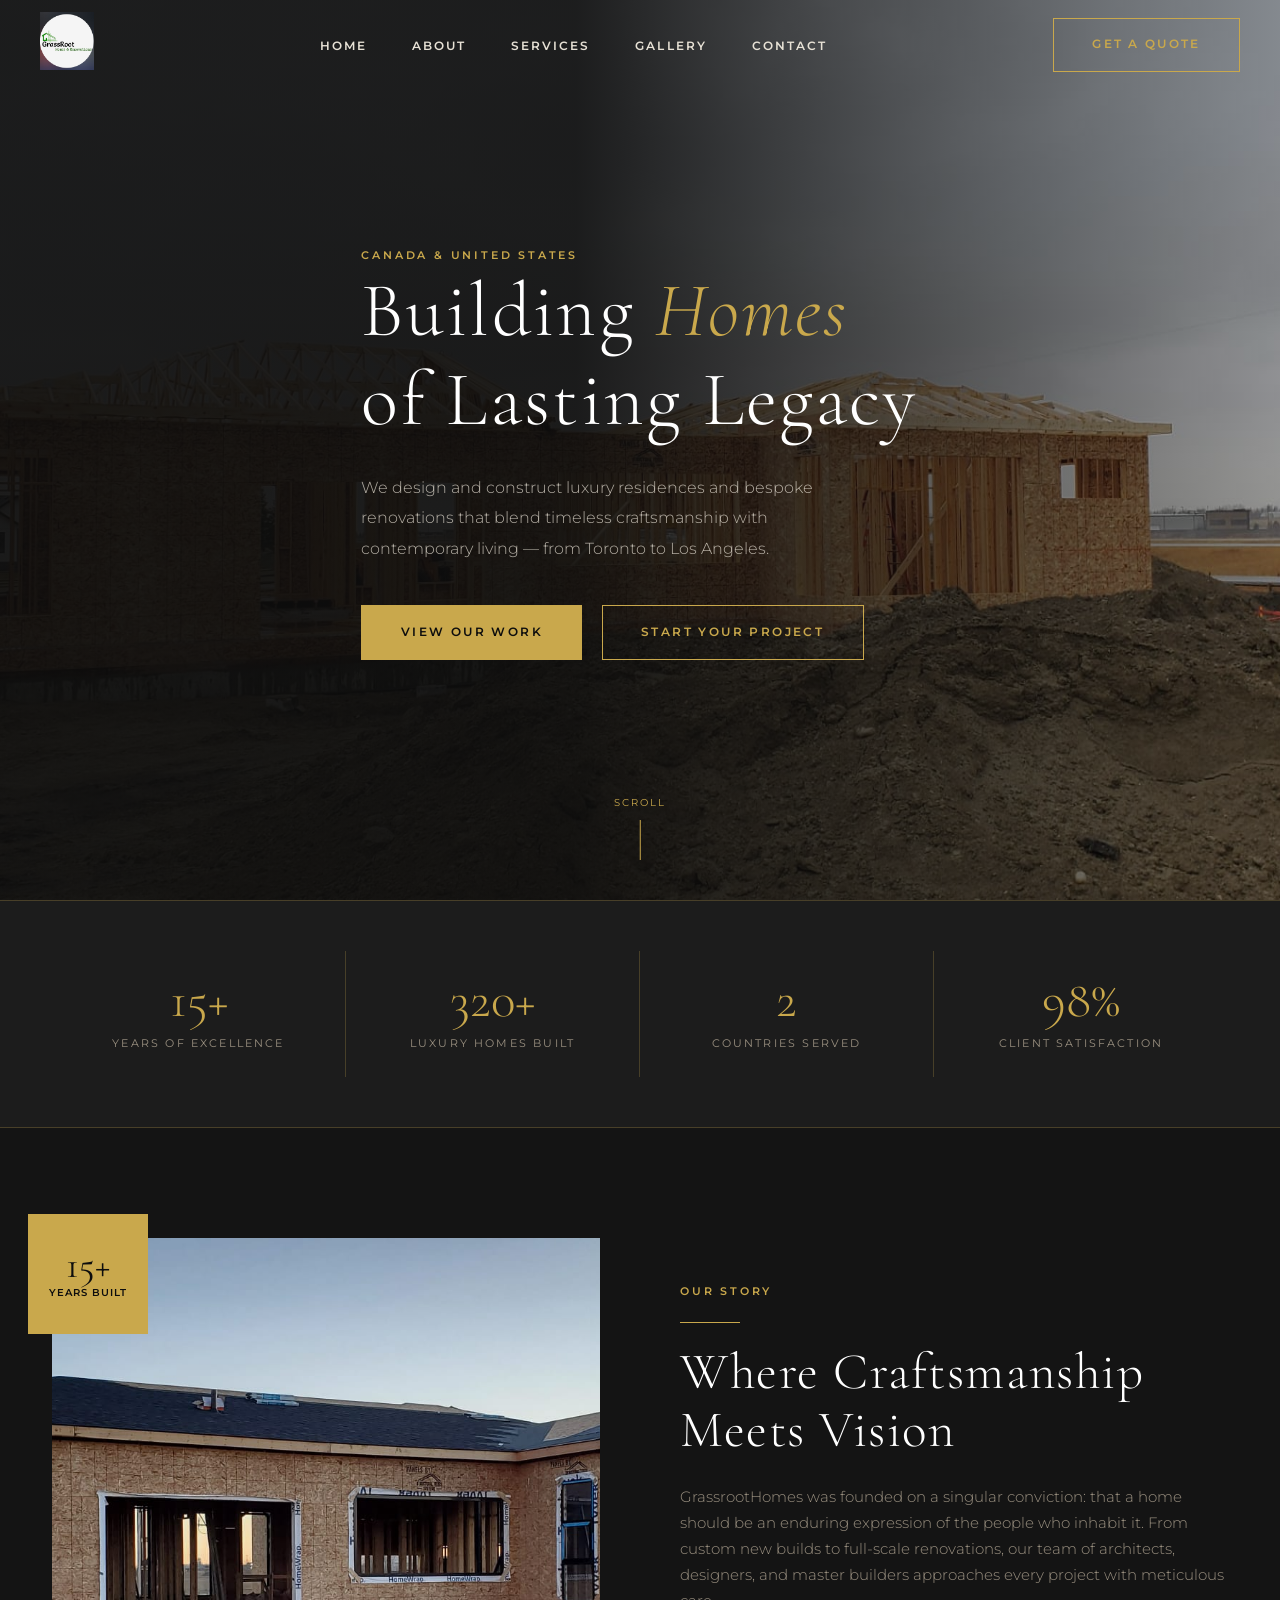
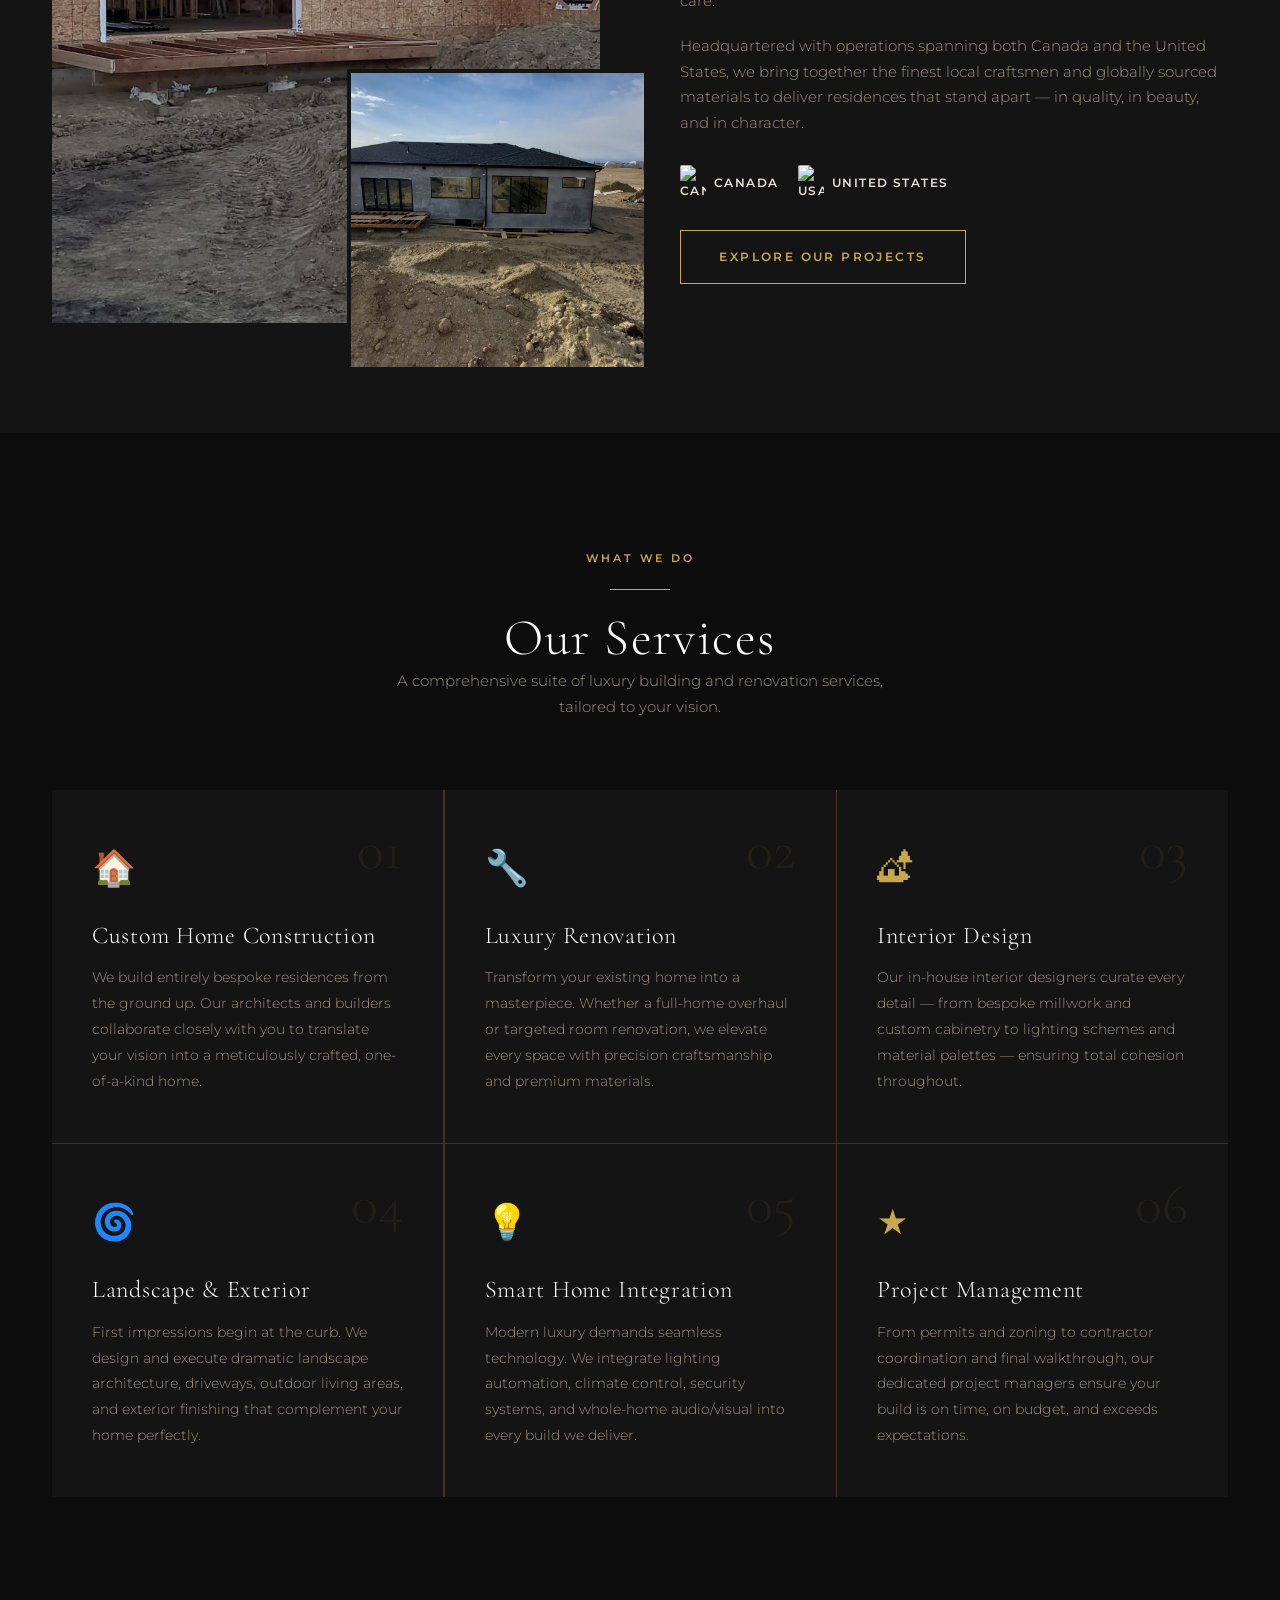
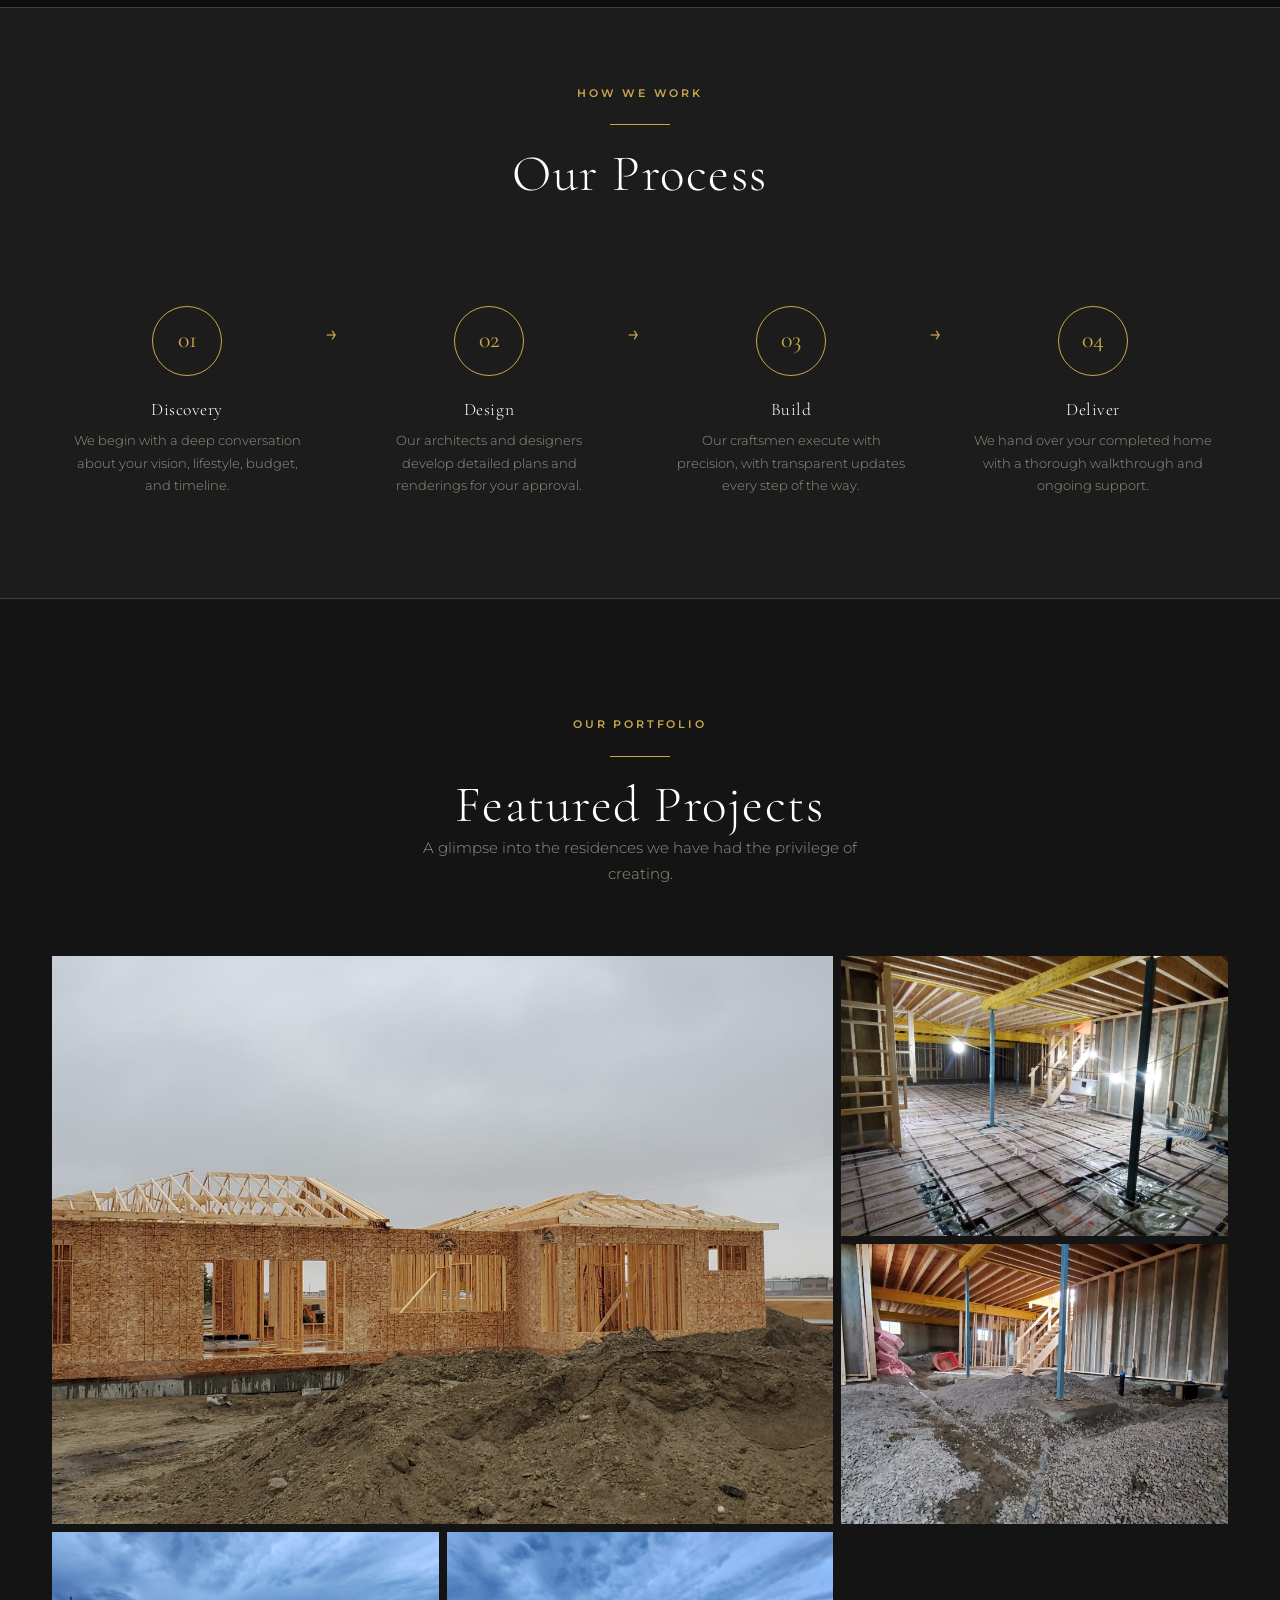
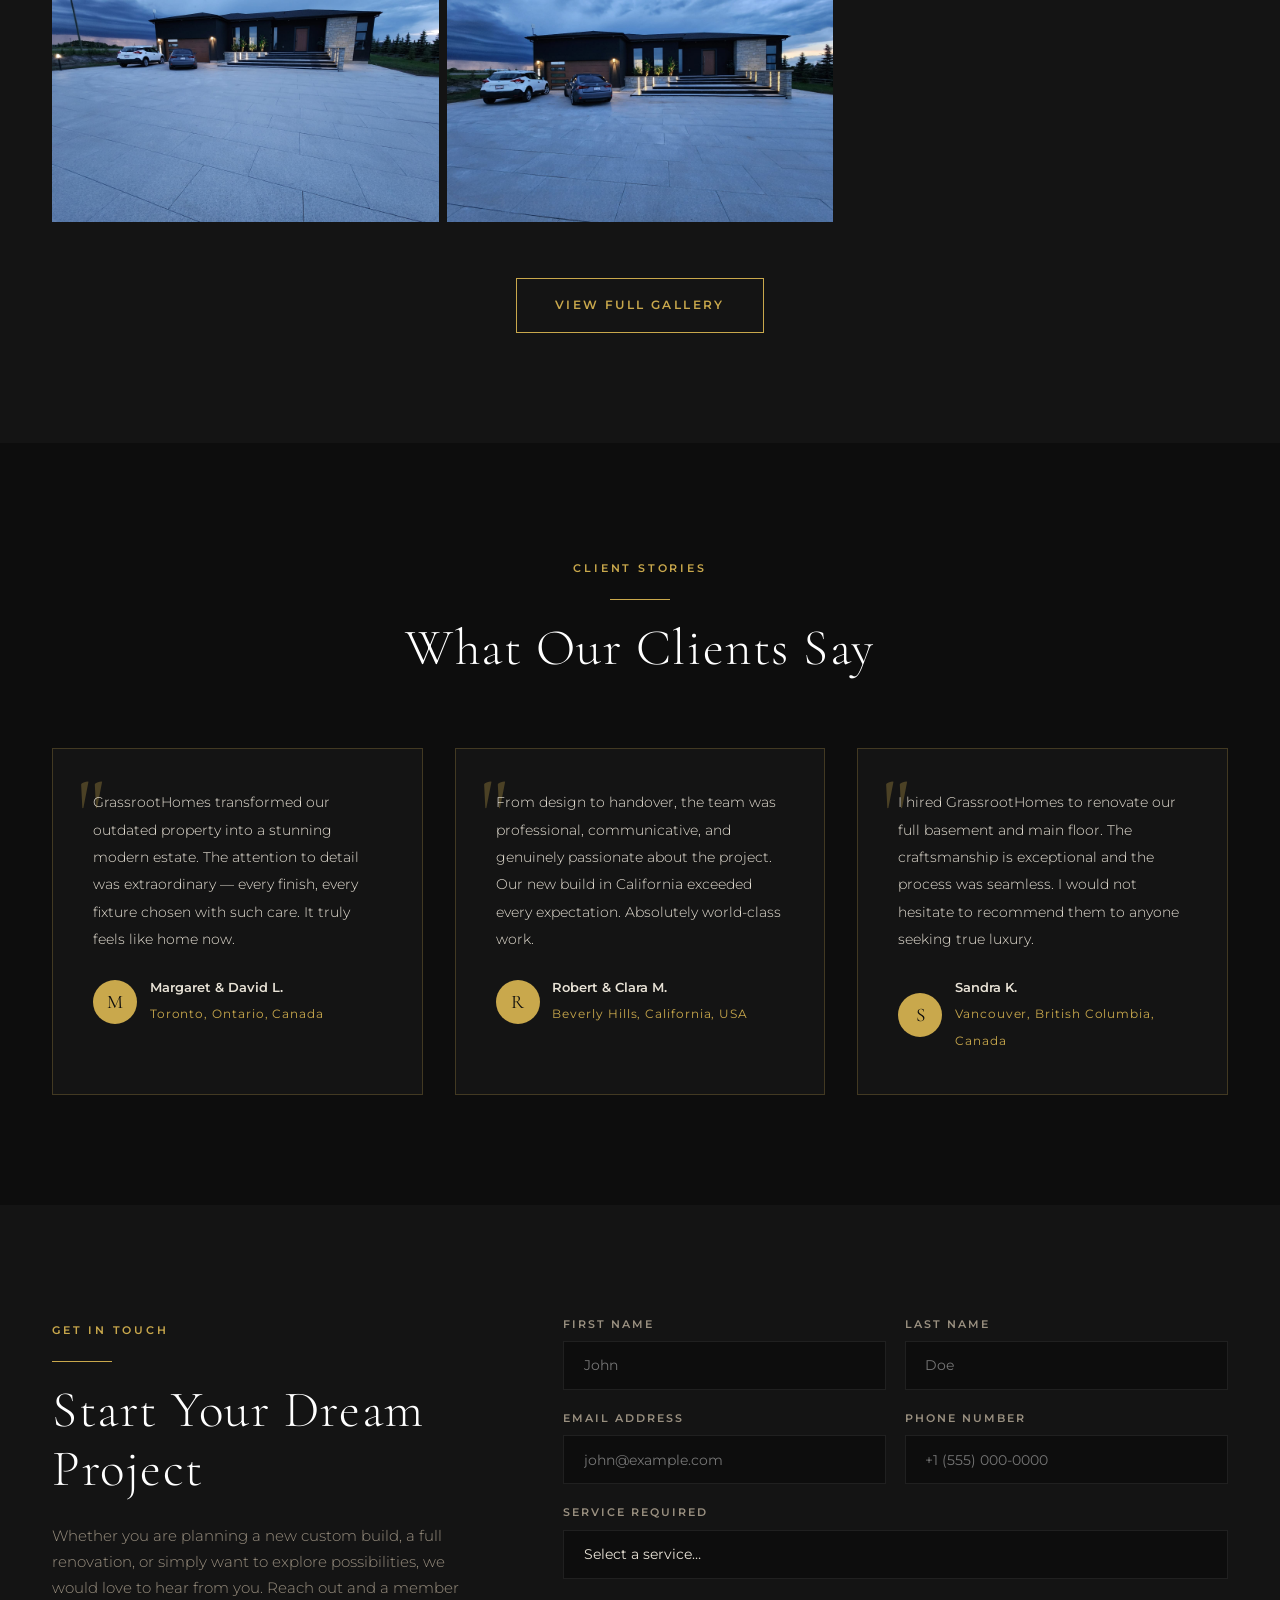
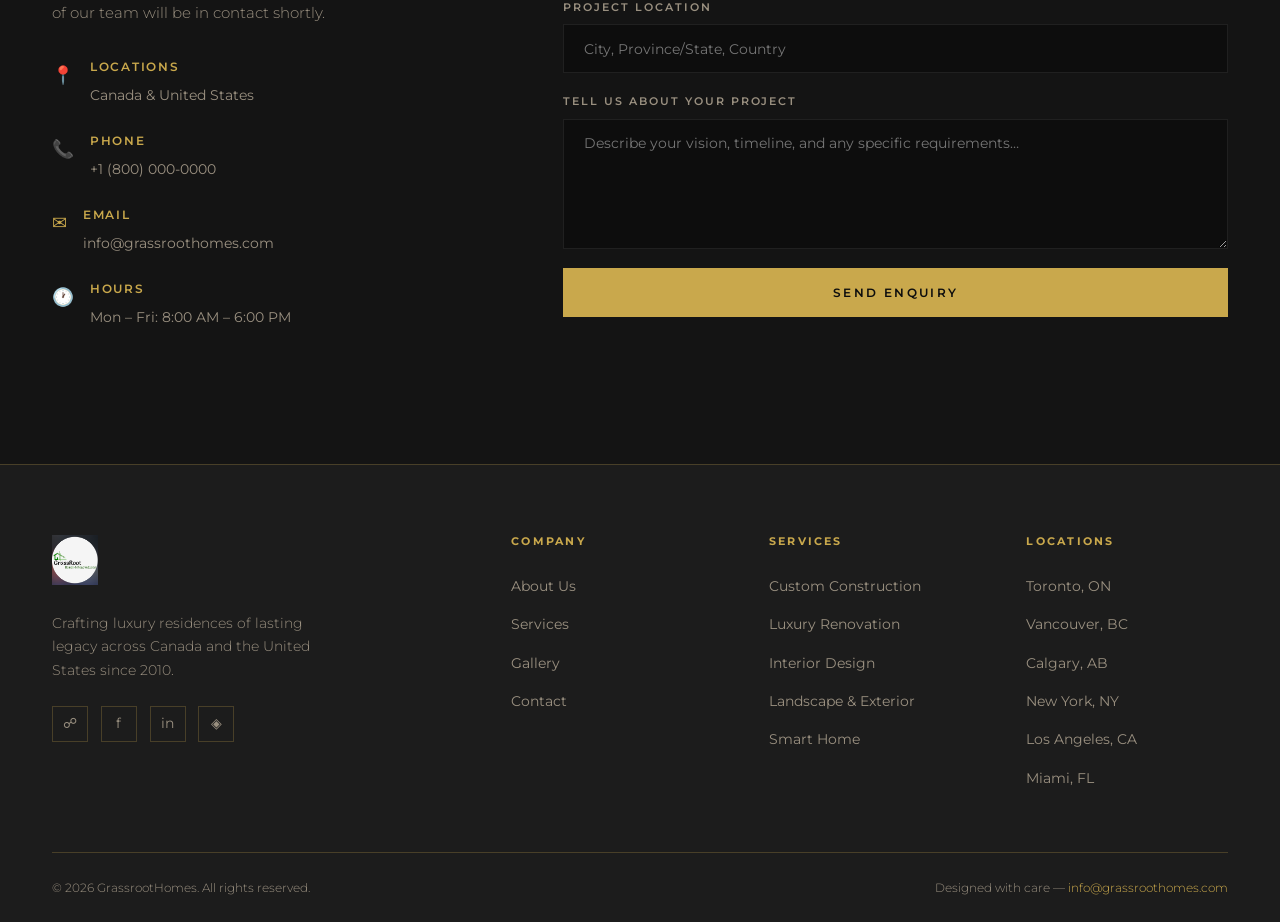
==== index.html @ 7dd9aae3 "Launch GrassrootHomes luxury construction & renovation website Full website for Canada & USA luxury " ====
<!DOCTYPE html>
<html lang="en">
<head>
  <meta charset="UTF-8" />
  <meta name="viewport" content="width=device-width, initial-scale=1.0" />
  <title>GrassrootHomes — Luxury Construction & Renovation | Canada & USA</title>
  <meta name="description" content="GrassrootHomes delivers bespoke luxury home construction and renovation across Canada and the United States. Crafting residences of enduring elegance." />
  <link rel="icon" href="images/Logo.jpeg" />
  <link rel="stylesheet" href="css/styles.css" />
</head>
<body>

  <!-- ══ NAVIGATION ══════════════════════════════════════════ -->
  <nav id="navbar">
    <div class="nav-inner">
      <a href="index.html" class="nav-logo">
        <img src="images/Logo.jpeg" alt="GrassrootHomes Logo" />
      </a>
      <ul class="nav-links">
        <li><a href="index.html" class="active">Home</a></li>
        <li><a href="#about">About</a></li>
        <li><a href="#services">Services</a></li>
        <li><a href="gallery.html">Gallery</a></li>
        <li><a href="#contact">Contact</a></li>
      </ul>
      <a href="#contact" class="btn nav-cta">Get a Quote</a>
      <div class="hamburger" id="hamburger" aria-label="Menu">
        <span></span><span></span><span></span>
      </div>
    </div>
  </nav>

  <!-- Mobile Menu -->
  <div class="mobile-menu" id="mobileMenu">
    <a href="index.html">Home</a>
    <a href="#about">About</a>
    <a href="#services">Services</a>
    <a href="gallery.html">Gallery</a>
    <a href="#contact">Contact</a>
    <a href="#contact" class="btn btn-solid">Get a Quote</a>
  </div>

  <!-- ══ HERO ════════════════════════════════════════════════ -->
  <section id="hero">
    <div class="hero-bg"></div>
    <div class="container hero-content">
      <span class="label">Canada &amp; United States</span>
      <h1>Building <em>Homes</em><br>of Lasting Legacy</h1>
      <p>We design and construct luxury residences and bespoke renovations that blend timeless craftsmanship with contemporary living — from Toronto to Los Angeles.</p>
      <div class="hero-actions">
        <a href="gallery.html" class="btn btn-solid">View Our Work</a>
        <a href="#contact" class="btn">Start Your Project</a>
      </div>
    </div>
    <div class="hero-scroll">Scroll</div>
  </section>

  <!-- ══ STATS ═══════════════════════════════════════════════ -->
  <section id="stats">
    <div class="container">
      <div class="stats-grid">
        <div class="stat-item fade-up">
          <span class="stat-num">15+</span>
          <span class="stat-label">Years of Excellence</span>
        </div>
        <div class="stat-item fade-up">
          <span class="stat-num">320+</span>
          <span class="stat-label">Luxury Homes Built</span>
        </div>
        <div class="stat-item fade-up">
          <span class="stat-num">2</span>
          <span class="stat-label">Countries Served</span>
        </div>
        <div class="stat-item fade-up">
          <span class="stat-num">98%</span>
          <span class="stat-label">Client Satisfaction</span>
        </div>
      </div>
    </div>
  </section>

  <!-- ══ ABOUT ═══════════════════════════════════════════════ -->
  <section id="about" class="section">
    <div class="container">
      <div class="about-grid">
        <div class="about-img-wrap fade-up">
          <div class="about-badge">
            <span>15+</span>
            <span>Years Built</span>
          </div>
          <img src="images/WhatsApp Image 2026-03-02 at 9.17.37 PM.jpeg"
               alt="Luxury construction craftsmanship"
               class="about-img-main" />
          <img src="images/WhatsApp Image 2026-03-02 at 9.08.34 PM.jpeg"
               alt="Interior renovation detail"
               class="about-img-accent" />
        </div>

        <div class="about-text fade-up">
          <span class="label">Our Story</span>
          <span class="gold-line"></span>
          <h2>Where Craftsmanship<br>Meets Vision</h2>
          <p>GrassrootHomes was founded on a singular conviction: that a home should be an enduring expression of the people who inhabit it. From custom new builds to full-scale renovations, our team of architects, designers, and master builders approaches every project with meticulous care.</p>
          <p>Headquartered with operations spanning both Canada and the United States, we bring together the finest local craftsmen and globally sourced materials to deliver residences that stand apart — in quality, in beauty, and in character.</p>

          <div class="flags">
            <div class="flag-item">
              <img src="https://flagcdn.com/w40/ca.png" alt="Canada" />
              Canada
            </div>
            <div class="flag-item">
              <img src="https://flagcdn.com/w40/us.png" alt="USA" />
              United States
            </div>
          </div>

          <a href="gallery.html" class="btn">Explore Our Projects</a>
        </div>
      </div>
    </div>
  </section>

  <!-- ══ SERVICES ════════════════════════════════════════════ -->
  <section id="services" class="section">
    <div class="container">
      <div class="section-header fade-up">
        <span class="label">What We Do</span>
        <span class="gold-line center"></span>
        <h2>Our Services</h2>
        <p>A comprehensive suite of luxury building and renovation services, tailored to your vision.</p>
      </div>

      <div class="services-grid">
        <div class="service-card fade-up">
          <span class="service-num">01</span>
          <span class="service-icon">&#127968;</span>
          <h3>Custom Home Construction</h3>
          <p>We build entirely bespoke residences from the ground up. Our architects and builders collaborate closely with you to translate your vision into a meticulously crafted, one-of-a-kind home.</p>
        </div>
        <div class="service-card fade-up">
          <span class="service-num">02</span>
          <span class="service-icon">&#128295;</span>
          <h3>Luxury Renovation</h3>
          <p>Transform your existing home into a masterpiece. Whether a full-home overhaul or targeted room renovation, we elevate every space with precision craftsmanship and premium materials.</p>
        </div>
        <div class="service-card fade-up">
          <span class="service-num">03</span>
          <span class="service-icon">&#127957;</span>
          <h3>Interior Design</h3>
          <p>Our in-house interior designers curate every detail — from bespoke millwork and custom cabinetry to lighting schemes and material palettes — ensuring total cohesion throughout.</p>
        </div>
        <div class="service-card fade-up">
          <span class="service-num">04</span>
          <span class="service-icon">&#127744;</span>
          <h3>Landscape &amp; Exterior</h3>
          <p>First impressions begin at the curb. We design and execute dramatic landscape architecture, driveways, outdoor living areas, and exterior finishing that complement your home perfectly.</p>
        </div>
        <div class="service-card fade-up">
          <span class="service-num">05</span>
          <span class="service-icon">&#128161;</span>
          <h3>Smart Home Integration</h3>
          <p>Modern luxury demands seamless technology. We integrate lighting automation, climate control, security systems, and whole-home audio/visual into every build we deliver.</p>
        </div>
        <div class="service-card fade-up">
          <span class="service-num">06</span>
          <span class="service-icon">&#9733;</span>
          <h3>Project Management</h3>
          <p>From permits and zoning to contractor coordination and final walkthrough, our dedicated project managers ensure your build is on time, on budget, and exceeds expectations.</p>
        </div>
      </div>
    </div>
  </section>

  <!-- ══ PROCESS ═════════════════════════════════════════════ -->
  <section id="process" class="section-sm">
    <div class="container">
      <div class="section-header fade-up">
        <span class="label">How We Work</span>
        <span class="gold-line center"></span>
        <h2>Our Process</h2>
      </div>
      <div class="process-steps">
        <div class="process-step fade-up">
          <div class="step-circle">01</div>
          <h4>Discovery</h4>
          <p>We begin with a deep conversation about your vision, lifestyle, budget, and timeline.</p>
        </div>
        <div class="process-step fade-up">
          <div class="step-circle">02</div>
          <h4>Design</h4>
          <p>Our architects and designers develop detailed plans and renderings for your approval.</p>
        </div>
        <div class="process-step fade-up">
          <div class="step-circle">03</div>
          <h4>Build</h4>
          <p>Our craftsmen execute with precision, with transparent updates every step of the way.</p>
        </div>
        <div class="process-step fade-up">
          <div class="step-circle">04</div>
          <h4>Deliver</h4>
          <p>We hand over your completed home with a thorough walkthrough and ongoing support.</p>
        </div>
      </div>
    </div>
  </section>

  <!-- ══ GALLERY PREVIEW ═════════════════════════════════════ -->
  <section id="gallery-preview" class="section">
    <div class="container">
      <div class="section-header fade-up">
        <span class="label">Our Portfolio</span>
        <span class="gold-line center"></span>
        <h2>Featured Projects</h2>
        <p>A glimpse into the residences we have had the privilege of creating.</p>
      </div>

      <div class="gallery-grid">
        <div class="gallery-item fade-up">
          <img src="images/WhatsApp Image 2026-03-02 at 9.20.09 PM.jpeg" alt="Luxury home exterior" />
          <div class="gallery-overlay"><span>&#43;</span></div>
        </div>
        <div class="gallery-item fade-up">
          <img src="images/WhatsApp Image 2026-03-02 at 9.17.06 PM.jpeg" alt="Modern interior renovation" />
          <div class="gallery-overlay"><span>&#43;</span></div>
        </div>
        <div class="gallery-item fade-up">
          <img src="images/WhatsApp Image 2026-03-02 at 9.19.03 PM.jpeg" alt="Kitchen renovation" />
          <div class="gallery-overlay"><span>&#43;</span></div>
        </div>
        <div class="gallery-item fade-up">
          <img src="images/WhatsApp Image 2026-03-02 at 9.31.44 PM.jpeg" alt="Luxury living room" />
          <div class="gallery-overlay"><span>&#43;</span></div>
        </div>
        <div class="gallery-item fade-up">
          <img src="images/WhatsApp Image 2026-03-02 at 9.31.59 PM.jpeg" alt="Master suite" />
          <div class="gallery-overlay"><span>&#43;</span></div>
        </div>
      </div>

      <div class="gallery-cta fade-up">
        <a href="gallery.html" class="btn">View Full Gallery</a>
      </div>
    </div>
  </section>

  <!-- ══ TESTIMONIALS ════════════════════════════════════════ -->
  <section id="testimonials" class="section">
    <div class="container">
      <div class="section-header fade-up">
        <span class="label">Client Stories</span>
        <span class="gold-line center"></span>
        <h2>What Our Clients Say</h2>
      </div>

      <div class="testimonials-grid">
        <div class="testimonial fade-up">
          <p>GrassrootHomes transformed our outdated property into a stunning modern estate. The attention to detail was extraordinary — every finish, every fixture chosen with such care. It truly feels like home now.</p>
          <div class="testimonial-author">
            <div class="author-avatar">M</div>
            <div>
              <span class="author-name">Margaret &amp; David L.</span>
              <span class="author-loc">Toronto, Ontario, Canada</span>
            </div>
          </div>
        </div>
        <div class="testimonial fade-up">
          <p>From design to handover, the team was professional, communicative, and genuinely passionate about the project. Our new build in California exceeded every expectation. Absolutely world-class work.</p>
          <div class="testimonial-author">
            <div class="author-avatar">R</div>
            <div>
              <span class="author-name">Robert &amp; Clara M.</span>
              <span class="author-loc">Beverly Hills, California, USA</span>
            </div>
          </div>
        </div>
        <div class="testimonial fade-up">
          <p>I hired GrassrootHomes to renovate our full basement and main floor. The craftsmanship is exceptional and the process was seamless. I would not hesitate to recommend them to anyone seeking true luxury.</p>
          <div class="testimonial-author">
            <div class="author-avatar">S</div>
            <div>
              <span class="author-name">Sandra K.</span>
              <span class="author-loc">Vancouver, British Columbia, Canada</span>
            </div>
          </div>
        </div>
      </div>
    </div>
  </section>

  <!-- ══ CONTACT ═════════════════════════════════════════════ -->
  <section id="contact" class="section">
    <div class="container">
      <div class="contact-grid">
        <div class="contact-info fade-up">
          <span class="label">Get In Touch</span>
          <span class="gold-line"></span>
          <h2>Start Your Dream Project</h2>
          <p>Whether you are planning a new custom build, a full renovation, or simply want to explore possibilities, we would love to hear from you. Reach out and a member of our team will be in contact shortly.</p>

          <ul class="contact-details">
            <li>
              <span class="icon">&#128205;</span>
              <div>
                <strong>Locations</strong>
                <span>Canada &amp; United States</span>
              </div>
            </li>
            <li>
              <span class="icon">&#128222;</span>
              <div>
                <strong>Phone</strong>
                <span>+1 (800) 000-0000</span>
              </div>
            </li>
            <li>
              <span class="icon">&#9993;</span>
              <div>
                <strong>Email</strong>
                <span>info@grassroothomes.com</span>
              </div>
            </li>
            <li>
              <span class="icon">&#128336;</span>
              <div>
                <strong>Hours</strong>
                <span>Mon – Fri: 8:00 AM – 6:00 PM</span>
              </div>
            </li>
          </ul>
        </div>

        <form class="contact-form fade-up" onsubmit="handleSubmit(event)">
          <div class="form-row">
            <div class="form-group">
              <label for="firstName">First Name</label>
              <input type="text" id="firstName" name="firstName" placeholder="John" required />
            </div>
            <div class="form-group">
              <label for="lastName">Last Name</label>
              <input type="text" id="lastName" name="lastName" placeholder="Doe" required />
            </div>
          </div>
          <div class="form-row">
            <div class="form-group">
              <label for="email">Email Address</label>
              <input type="email" id="email" name="email" placeholder="john@example.com" required />
            </div>
            <div class="form-group">
              <label for="phone">Phone Number</label>
              <input type="tel" id="phone" name="phone" placeholder="+1 (555) 000-0000" />
            </div>
          </div>
          <div class="form-group">
            <label for="service">Service Required</label>
            <select id="service" name="service">
              <option value="" disabled selected>Select a service…</option>
              <option>Custom Home Construction</option>
              <option>Luxury Renovation</option>
              <option>Interior Design</option>
              <option>Landscape &amp; Exterior</option>
              <option>Smart Home Integration</option>
              <option>Project Management</option>
              <option>Other / Not Sure</option>
            </select>
          </div>
          <div class="form-group">
            <label for="location">Project Location</label>
            <input type="text" id="location" name="location" placeholder="City, Province/State, Country" />
          </div>
          <div class="form-group">
            <label for="message">Tell Us About Your Project</label>
            <textarea id="message" name="message" placeholder="Describe your vision, timeline, and any specific requirements…"></textarea>
          </div>
          <button type="submit" class="btn btn-solid">Send Enquiry</button>
        </form>
      </div>
    </div>
  </section>

  <!-- ══ FOOTER ══════════════════════════════════════════════ -->
  <footer>
    <div class="container">
      <div class="footer-main">
        <div class="footer-brand">
          <img src="images/Logo.jpeg" alt="GrassrootHomes" />
          <p>Crafting luxury residences of lasting legacy across Canada and the United States since 2010.</p>
          <div class="footer-social">
            <a href="#" aria-label="Instagram">&#9741;</a>
            <a href="#" aria-label="Facebook">f</a>
            <a href="#" aria-label="LinkedIn">in</a>
            <a href="#" aria-label="Pinterest">&#9672;</a>
          </div>
        </div>

        <div class="footer-col">
          <h4>Company</h4>
          <ul>
            <li><a href="#about">About Us</a></li>
            <li><a href="#services">Services</a></li>
            <li><a href="gallery.html">Gallery</a></li>
            <li><a href="#contact">Contact</a></li>
          </ul>
        </div>

        <div class="footer-col">
          <h4>Services</h4>
          <ul>
            <li><a href="#services">Custom Construction</a></li>
            <li><a href="#services">Luxury Renovation</a></li>
            <li><a href="#services">Interior Design</a></li>
            <li><a href="#services">Landscape &amp; Exterior</a></li>
            <li><a href="#services">Smart Home</a></li>
          </ul>
        </div>

        <div class="footer-col">
          <h4>Locations</h4>
          <ul>
            <li><a href="#contact">Toronto, ON</a></li>
            <li><a href="#contact">Vancouver, BC</a></li>
            <li><a href="#contact">Calgary, AB</a></li>
            <li><a href="#contact">New York, NY</a></li>
            <li><a href="#contact">Los Angeles, CA</a></li>
            <li><a href="#contact">Miami, FL</a></li>
          </ul>
        </div>
      </div>

      <div class="footer-bottom">
        <p>&copy; 2026 GrassrootHomes. All rights reserved.</p>
        <p>Designed with care &mdash; <a href="#contact">info@grassroothomes.com</a></p>
      </div>
    </div>
  </footer>

  <!-- ══ SCRIPTS ═════════════════════════════════════════════ -->
  <script>
    // Navbar scroll
    const navbar = document.getElementById('navbar');
    window.addEventListener('scroll', () => {
      navbar.classList.toggle('scrolled', window.scrollY > 50);
    });

    // Hamburger
    const hamburger = document.getElementById('hamburger');
    const mobileMenu = document.getElementById('mobileMenu');
    hamburger.addEventListener('click', () => {
      mobileMenu.classList.toggle('open');
    });
    mobileMenu.querySelectorAll('a').forEach(a => {
      a.addEventListener('click', () => mobileMenu.classList.remove('open'));
    });

    // Scroll animations
    const fadeEls = document.querySelectorAll('.fade-up');
    const observer = new IntersectionObserver((entries) => {
      entries.forEach((entry, i) => {
        if (entry.isIntersecting) {
          setTimeout(() => entry.target.classList.add('visible'), i * 80);
          observer.unobserve(entry.target);
        }
      });
    }, { threshold: 0.12 });
    fadeEls.forEach(el => observer.observe(el));

    // Active nav link on scroll
    const sections = document.querySelectorAll('section[id]');
    window.addEventListener('scroll', () => {
      let current = '';
      sections.forEach(s => {
        if (window.scrollY >= s.offsetTop - 120) current = s.id;
      });
      document.querySelectorAll('.nav-links a').forEach(a => {
        a.classList.remove('active');
        if (a.getAttribute('href') === '#' + current) a.classList.add('active');
      });
    });

    // Form submission
    function handleSubmit(e) {
      e.preventDefault();
      const btn = e.target.querySelector('button[type="submit"]');
      btn.textContent = 'Sent! We\'ll be in touch.';
      btn.disabled = true;
      btn.style.opacity = '0.7';
    }
  </script>
</body>
</html>
---- css/styles.css ----
/* ============================================================
   GRASSROOT HOMES — Luxury Construction & Renovation
   Global Styles
   ============================================================ */

@import url('https://fonts.googleapis.com/css2?family=Cormorant+Garamond:ital,wght@0,300;0,400;0,600;1,300;1,400&family=Montserrat:wght@300;400;500;600;700&display=swap');

:root {
  --gold:        #C9A84C;
  --gold-light:  #E2C882;
  --dark:        #0D0D0D;
  --dark-2:      #141414;
  --dark-3:      #1C1C1C;
  --dark-4:      #242424;
  --text:        #E8E2D6;
  --text-muted:  #9A9080;
  --white:       #FFFFFF;
  --border:      rgba(201,168,76,0.25);
  --nav-height:  90px;
  --transition:  0.35s ease;
}

*, *::before, *::after { box-sizing: border-box; margin: 0; padding: 0; }

html { scroll-behavior: smooth; font-size: 16px; }

body {
  font-family: 'Montserrat', sans-serif;
  background: var(--dark);
  color: var(--text);
  line-height: 1.7;
  overflow-x: hidden;
}

/* ── Typography ─────────────────────────────────────────── */
h1, h2, h3, h4 {
  font-family: 'Cormorant Garamond', serif;
  font-weight: 300;
  letter-spacing: 0.03em;
  line-height: 1.15;
}

h1 { font-size: clamp(2.8rem, 6vw, 5.5rem); }
h2 { font-size: clamp(2rem, 4vw, 3.4rem); }
h3 { font-size: clamp(1.4rem, 2.5vw, 2rem); }

a { text-decoration: none; color: inherit; transition: color var(--transition); }

p { font-weight: 300; color: var(--text-muted); font-size: 0.95rem; }

/* ── Utility ─────────────────────────────────────────────── */
.container { max-width: 1240px; margin: 0 auto; padding: 0 2rem; }
.section    { padding: 110px 0; }
.section-sm { padding: 70px 0; }

.gold-line {
  display: block;
  width: 60px;
  height: 1px;
  background: var(--gold);
  margin: 1.2rem 0;
}
.gold-line.center { margin: 1.2rem auto; }

.label {
  font-size: 0.7rem;
  font-weight: 600;
  letter-spacing: 0.25em;
  text-transform: uppercase;
  color: var(--gold);
}

.btn {
  display: inline-block;
  padding: 1rem 2.4rem;
  font-family: 'Montserrat', sans-serif;
  font-size: 0.75rem;
  font-weight: 600;
  letter-spacing: 0.2em;
  text-transform: uppercase;
  border: 1px solid var(--gold);
  color: var(--gold);
  background: transparent;
  cursor: pointer;
  transition: background var(--transition), color var(--transition);
}
.btn:hover { background: var(--gold); color: var(--dark); }
.btn-solid  { background: var(--gold); color: var(--dark); }
.btn-solid:hover { background: var(--gold-light); border-color: var(--gold-light); }

/* ── Navigation ─────────────────────────────────────────── */
#navbar {
  position: fixed;
  top: 0; left: 0; width: 100%;
  height: var(--nav-height);
  z-index: 1000;
  transition: background var(--transition), box-shadow var(--transition);
}
#navbar.scrolled {
  background: rgba(13,13,13,0.97);
  box-shadow: 0 1px 0 var(--border);
}

.nav-inner {
  max-width: 1400px;
  margin: 0 auto;
  height: 100%;
  padding: 0 2.5rem;
  display: flex;
  align-items: center;
  justify-content: space-between;
}

.nav-logo img { height: 58px; object-fit: contain; }

.nav-links {
  display: flex;
  gap: 2.8rem;
  list-style: none;
}
.nav-links a {
  font-size: 0.72rem;
  font-weight: 600;
  letter-spacing: 0.18em;
  text-transform: uppercase;
  color: var(--text);
  position: relative;
  padding-bottom: 4px;
}
.nav-links a::after {
  content: '';
  position: absolute;
  bottom: 0; left: 0;
  width: 0; height: 1px;
  background: var(--gold);
  transition: width var(--transition);
}
.nav-links a:hover, .nav-links a.active { color: var(--gold); }
.nav-links a:hover::after, .nav-links a.active::after { width: 100%; }

.nav-cta { font-size: 0.72rem; }

/* Hamburger */
.hamburger {
  display: none;
  flex-direction: column;
  gap: 5px;
  cursor: pointer;
  padding: 6px;
}
.hamburger span {
  display: block;
  width: 26px; height: 1.5px;
  background: var(--text);
  transition: var(--transition);
}

/* Mobile menu */
.mobile-menu {
  display: none;
  position: fixed;
  top: var(--nav-height); left: 0;
  width: 100%; height: calc(100vh - var(--nav-height));
  background: var(--dark-2);
  flex-direction: column;
  align-items: center;
  justify-content: center;
  gap: 2.5rem;
  z-index: 999;
}
.mobile-menu.open { display: flex; }
.mobile-menu a {
  font-size: 1rem;
  font-weight: 600;
  letter-spacing: 0.2em;
  text-transform: uppercase;
  color: var(--text);
}
.mobile-menu a:hover { color: var(--gold); }

/* ── Hero ────────────────────────────────────────────────── */
#hero {
  position: relative;
  height: 100vh;
  min-height: 700px;
  display: flex;
  align-items: center;
  overflow: hidden;
}

.hero-bg {
  position: absolute;
  inset: 0;
  background:
    linear-gradient(to right, rgba(13,13,13,0.92) 45%, rgba(13,13,13,0.3) 100%),
    url('../images/WhatsApp Image 2026-03-02 at 9.20.09 PM.jpeg') center/cover no-repeat;
}

.hero-content {
  position: relative;
  z-index: 2;
  max-width: 680px;
}

.hero-content .label { margin-bottom: 1.4rem; }

.hero-content h1 {
  color: var(--white);
  margin-bottom: 0.3rem;
}
.hero-content h1 em {
  font-style: italic;
  color: var(--gold);
}

.hero-content p {
  margin: 1.8rem 0 2.6rem;
  font-size: 1rem;
  color: rgba(232,226,214,0.75);
  max-width: 480px;
  line-height: 1.9;
}

.hero-actions { display: flex; gap: 1.2rem; flex-wrap: wrap; }

.hero-scroll {
  position: absolute;
  bottom: 2.5rem; left: 50%;
  transform: translateX(-50%);
  display: flex;
  flex-direction: column;
  align-items: center;
  gap: 0.5rem;
  z-index: 2;
  color: var(--gold);
  font-size: 0.65rem;
  letter-spacing: 0.2em;
  text-transform: uppercase;
  animation: bounce 2s infinite;
}
.hero-scroll::after {
  content: '';
  display: block;
  width: 1px;
  height: 40px;
  background: var(--gold);
}
@keyframes bounce {
  0%,100% { transform: translateX(-50%) translateY(0); }
  50%      { transform: translateX(-50%) translateY(8px); }
}

/* ── Stats Bar ───────────────────────────────────────────── */
#stats {
  background: var(--dark-3);
  border-top: 1px solid var(--border);
  border-bottom: 1px solid var(--border);
  padding: 50px 0;
}
.stats-grid {
  display: grid;
  grid-template-columns: repeat(4, 1fr);
  gap: 0;
  text-align: center;
}
.stat-item {
  padding: 1.5rem 2rem;
  border-right: 1px solid var(--border);
}
.stat-item:last-child { border-right: none; }
.stat-num {
  font-family: 'Cormorant Garamond', serif;
  font-size: 3.2rem;
  font-weight: 300;
  color: var(--gold);
  line-height: 1;
  display: block;
}
.stat-label {
  font-size: 0.68rem;
  letter-spacing: 0.2em;
  text-transform: uppercase;
  color: var(--text-muted);
  margin-top: 0.5rem;
  display: block;
}

/* ── About ───────────────────────────────────────────────── */
#about {
  background: var(--dark-2);
}

.about-grid {
  display: grid;
  grid-template-columns: 1fr 1fr;
  gap: 5rem;
  align-items: center;
}

.about-img-wrap {
  position: relative;
}
.about-img-main {
  width: 100%;
  aspect-ratio: 4/5;
  object-fit: cover;
  display: block;
}
.about-img-accent {
  position: absolute;
  bottom: -3rem;
  right: -3rem;
  width: 55%;
  aspect-ratio: 1;
  object-fit: cover;
  border: 4px solid var(--dark-2);
}
.about-badge {
  position: absolute;
  top: -1.5rem;
  left: -1.5rem;
  width: 120px;
  height: 120px;
  background: var(--gold);
  display: flex;
  flex-direction: column;
  align-items: center;
  justify-content: center;
  text-align: center;
}
.about-badge span:first-child {
  font-family: 'Cormorant Garamond', serif;
  font-size: 2.4rem;
  color: var(--dark);
  line-height: 1;
}
.about-badge span:last-child {
  font-size: 0.6rem;
  font-weight: 600;
  letter-spacing: 0.1em;
  text-transform: uppercase;
  color: var(--dark);
}

.about-text h2 { color: var(--white); margin-bottom: 1.5rem; }
.about-text p  { margin-bottom: 1.2rem; }

.flags {
  display: flex;
  gap: 1.2rem;
  margin: 1.8rem 0;
  align-items: center;
}
.flag-item {
  display: flex;
  align-items: center;
  gap: 0.5rem;
  font-size: 0.75rem;
  font-weight: 600;
  letter-spacing: 0.12em;
  text-transform: uppercase;
  color: var(--text);
}
.flag-item img { width: 26px; border-radius: 2px; }

/* ── Services ────────────────────────────────────────────── */
#services { background: var(--dark); }

.section-header { text-align: center; margin-bottom: 70px; }
.section-header h2 { color: var(--white); }
.section-header p  { max-width: 500px; margin: 0 auto; }

.services-grid {
  display: grid;
  grid-template-columns: repeat(3, 1fr);
  gap: 1.5px;
  background: var(--border);
}

.service-card {
  background: var(--dark-2);
  padding: 3rem 2.5rem;
  position: relative;
  overflow: hidden;
  transition: background var(--transition);
}
.service-card::before {
  content: '';
  position: absolute;
  bottom: 0; left: 0;
  width: 0; height: 2px;
  background: var(--gold);
  transition: width 0.5s ease;
}
.service-card:hover { background: var(--dark-3); }
.service-card:hover::before { width: 100%; }

.service-icon {
  font-size: 2.2rem;
  margin-bottom: 1.5rem;
  display: block;
  color: var(--gold);
}
.service-card h3 { color: var(--white); margin-bottom: 1rem; font-size: 1.5rem; }
.service-card p  { font-size: 0.875rem; line-height: 1.85; }

.service-num {
  position: absolute;
  top: 2rem; right: 2.5rem;
  font-family: 'Cormorant Garamond', serif;
  font-size: 3.5rem;
  color: rgba(201,168,76,0.08);
  font-weight: 300;
  line-height: 1;
  user-select: none;
}

/* ── Process ─────────────────────────────────────────────── */
#process {
  background: var(--dark-3);
  border-top: 1px solid var(--border);
  border-bottom: 1px solid var(--border);
}

.process-steps {
  display: grid;
  grid-template-columns: repeat(4, 1fr);
  gap: 2rem;
  counter-reset: step;
}

.process-step {
  text-align: center;
  padding: 2rem 1rem;
  position: relative;
}
.process-step:not(:last-child)::after {
  content: '→';
  position: absolute;
  top: 2.5rem; right: -1rem;
  color: var(--gold);
  font-size: 1.4rem;
}
.step-circle {
  width: 70px; height: 70px;
  border: 1px solid var(--gold);
  border-radius: 50%;
  display: flex;
  align-items: center;
  justify-content: center;
  margin: 0 auto 1.5rem;
  font-family: 'Cormorant Garamond', serif;
  font-size: 1.5rem;
  color: var(--gold);
}
.process-step h4 { color: var(--white); font-size: 1.1rem; margin-bottom: 0.6rem; }
.process-step p  { font-size: 0.82rem; }

/* ── Gallery Preview ─────────────────────────────────────── */
#gallery-preview { background: var(--dark-2); }

.gallery-grid {
  display: grid;
  grid-template-columns: repeat(3, 1fr);
  grid-template-rows: auto auto;
  gap: 8px;
}

.gallery-item {
  overflow: hidden;
  position: relative;
  cursor: pointer;
}
.gallery-item:first-child {
  grid-column: span 2;
  grid-row: span 2;
}
.gallery-item img {
  width: 100%;
  height: 100%;
  min-height: 280px;
  object-fit: cover;
  display: block;
  transition: transform 0.6s ease;
}
.gallery-item:hover img { transform: scale(1.06); }

.gallery-overlay {
  position: absolute;
  inset: 0;
  background: rgba(13,13,13,0);
  display: flex;
  align-items: center;
  justify-content: center;
  transition: background 0.4s ease;
}
.gallery-overlay span {
  color: var(--white);
  font-size: 1.5rem;
  opacity: 0;
  transform: scale(0.7);
  transition: all 0.3s ease;
}
.gallery-item:hover .gallery-overlay { background: rgba(13,13,13,0.4); }
.gallery-item:hover .gallery-overlay span { opacity: 1; transform: scale(1); }

.gallery-cta { text-align: center; margin-top: 3.5rem; }

/* ── Testimonials ────────────────────────────────────────── */
#testimonials { background: var(--dark); }

.testimonials-grid {
  display: grid;
  grid-template-columns: repeat(3, 1fr);
  gap: 2rem;
}

.testimonial {
  background: var(--dark-2);
  border: 1px solid var(--border);
  padding: 2.5rem;
  position: relative;
}
.testimonial::before {
  content: '"';
  font-family: 'Cormorant Garamond', serif;
  font-size: 6rem;
  line-height: 1;
  color: var(--gold);
  opacity: 0.3;
  position: absolute;
  top: 1rem; left: 1.5rem;
}
.testimonial p {
  font-size: 0.9rem;
  color: var(--text);
  line-height: 1.9;
  margin-bottom: 1.5rem;
  position: relative;
  z-index: 1;
}
.testimonial-author {
  display: flex;
  align-items: center;
  gap: 0.8rem;
}
.author-avatar {
  width: 44px; height: 44px;
  border-radius: 50%;
  background: var(--gold);
  display: flex;
  align-items: center;
  justify-content: center;
  font-family: 'Cormorant Garamond', serif;
  font-size: 1.2rem;
  color: var(--dark);
  flex-shrink: 0;
}
.author-name  { font-size: 0.8rem; font-weight: 600; color: var(--text); display: block; }
.author-loc   { font-size: 0.72rem; color: var(--gold); letter-spacing: 0.08em; }

/* ── Contact ─────────────────────────────────────────────── */
#contact { background: var(--dark-2); }

.contact-grid {
  display: grid;
  grid-template-columns: 1fr 1.6fr;
  gap: 6rem;
  align-items: start;
}

.contact-info h2 { color: var(--white); margin-bottom: 1.5rem; }
.contact-info p  { margin-bottom: 2rem; }

.contact-details { list-style: none; }
.contact-details li {
  display: flex;
  gap: 1rem;
  align-items: flex-start;
  margin-bottom: 1.5rem;
}
.contact-details .icon {
  color: var(--gold);
  font-size: 1.1rem;
  flex-shrink: 0;
  margin-top: 2px;
}
.contact-details strong {
  display: block;
  font-size: 0.72rem;
  font-weight: 600;
  letter-spacing: 0.15em;
  text-transform: uppercase;
  color: var(--gold);
  margin-bottom: 0.2rem;
}
.contact-details span { font-size: 0.875rem; color: var(--text-muted); }

/* Contact Form */
.contact-form {
  display: flex;
  flex-direction: column;
  gap: 1.2rem;
}

.form-row { display: grid; grid-template-columns: 1fr 1fr; gap: 1.2rem; }

.form-group { display: flex; flex-direction: column; gap: 0.5rem; }

.form-group label {
  font-size: 0.68rem;
  font-weight: 600;
  letter-spacing: 0.18em;
  text-transform: uppercase;
  color: var(--text-muted);
}

.form-group input,
.form-group select,
.form-group textarea {
  background: var(--dark);
  border: 1px solid rgba(255,255,255,0.08);
  color: var(--text);
  font-family: 'Montserrat', sans-serif;
  font-size: 0.88rem;
  padding: 0.9rem 1.2rem;
  outline: none;
  transition: border-color var(--transition);
  -webkit-appearance: none;
}
.form-group input:focus,
.form-group select:focus,
.form-group textarea:focus { border-color: var(--gold); }

.form-group select option { background: var(--dark-2); }

.form-group textarea { resize: vertical; min-height: 130px; }

/* ── Footer ──────────────────────────────────────────────── */
footer {
  background: var(--dark-3);
  border-top: 1px solid var(--border);
}

.footer-main {
  padding: 70px 0 50px;
  display: grid;
  grid-template-columns: 2fr 1fr 1fr 1fr;
  gap: 3.5rem;
}

.footer-brand img { height: 50px; object-fit: contain; margin-bottom: 1.2rem; }
.footer-brand p { font-size: 0.85rem; max-width: 280px; }
.footer-social {
  display: flex;
  gap: 0.8rem;
  margin-top: 1.5rem;
}
.footer-social a {
  width: 36px; height: 36px;
  border: 1px solid var(--border);
  display: flex;
  align-items: center;
  justify-content: center;
  font-size: 0.85rem;
  color: var(--text-muted);
  transition: border-color var(--transition), color var(--transition);
}
.footer-social a:hover { border-color: var(--gold); color: var(--gold); }

.footer-col h4 {
  font-family: 'Montserrat', sans-serif;
  font-size: 0.7rem;
  font-weight: 700;
  letter-spacing: 0.2em;
  text-transform: uppercase;
  color: var(--gold);
  margin-bottom: 1.5rem;
}
.footer-col ul { list-style: none; }
.footer-col ul li { margin-bottom: 0.7rem; }
.footer-col ul li a {
  font-size: 0.85rem;
  color: var(--text-muted);
  transition: color var(--transition);
}
.footer-col ul li a:hover { color: var(--gold); }

.footer-bottom {
  border-top: 1px solid var(--border);
  padding: 1.5rem 0;
  display: flex;
  justify-content: space-between;
  align-items: center;
  flex-wrap: wrap;
  gap: 1rem;
}
.footer-bottom p { font-size: 0.78rem; color: var(--text-muted); margin: 0; }
.footer-bottom a { color: var(--gold); }

/* ── Gallery Page ────────────────────────────────────────── */
.page-hero {
  height: 45vh;
  min-height: 380px;
  position: relative;
  display: flex;
  align-items: flex-end;
  padding-bottom: 4rem;
}
.page-hero-bg {
  position: absolute;
  inset: 0;
  background:
    linear-gradient(to bottom, rgba(13,13,13,0.6) 0%, rgba(13,13,13,0.92) 100%),
    url('../images/WhatsApp Image 2026-03-02 at 9.31.44 PM.jpeg') center/cover no-repeat;
}
.page-hero-content { position: relative; z-index: 2; }
.page-hero-content h1 { color: var(--white); }
.breadcrumb {
  display: flex;
  gap: 0.6rem;
  align-items: center;
  font-size: 0.75rem;
  color: var(--text-muted);
  margin-bottom: 1.2rem;
}
.breadcrumb a { color: var(--gold); }
.breadcrumb span { color: var(--text-muted); }

/* Gallery Filter */
.gallery-filter {
  display: flex;
  gap: 0.8rem;
  flex-wrap: wrap;
  justify-content: center;
  margin-bottom: 3.5rem;
}
.filter-btn {
  padding: 0.6rem 1.6rem;
  font-size: 0.7rem;
  font-weight: 600;
  letter-spacing: 0.18em;
  text-transform: uppercase;
  border: 1px solid var(--border);
  color: var(--text-muted);
  background: transparent;
  cursor: pointer;
  transition: all var(--transition);
}
.filter-btn:hover,
.filter-btn.active {
  border-color: var(--gold);
  color: var(--gold);
}

/* Full gallery grid */
.gallery-full {
  display: grid;
  grid-template-columns: repeat(3, 1fr);
  gap: 10px;
}
.gallery-full .gallery-item img {
  min-height: 320px;
  height: 320px;
}
.gallery-full .gallery-item.tall img { height: 500px; }

/* Lightbox */
.lightbox {
  display: none;
  position: fixed;
  inset: 0;
  background: rgba(0,0,0,0.95);
  z-index: 9999;
  align-items: center;
  justify-content: center;
}
.lightbox.open { display: flex; }
.lightbox img {
  max-width: 90vw;
  max-height: 88vh;
  object-fit: contain;
  box-shadow: 0 0 60px rgba(0,0,0,0.8);
}
.lightbox-close {
  position: absolute;
  top: 1.5rem; right: 2rem;
  font-size: 2.5rem;
  color: var(--text);
  cursor: pointer;
  line-height: 1;
  transition: color var(--transition);
}
.lightbox-close:hover { color: var(--gold); }
.lightbox-prev,
.lightbox-next {
  position: absolute;
  top: 50%;
  transform: translateY(-50%);
  font-size: 2rem;
  color: var(--text);
  cursor: pointer;
  padding: 1rem;
  transition: color var(--transition);
  background: none;
  border: none;
  outline: none;
}
.lightbox-prev { left: 1.5rem; }
.lightbox-next { right: 1.5rem; }
.lightbox-prev:hover,
.lightbox-next:hover { color: var(--gold); }
.lightbox-caption {
  position: absolute;
  bottom: 2rem; left: 50%;
  transform: translateX(-50%);
  text-align: center;
  color: var(--text-muted);
  font-size: 0.8rem;
  letter-spacing: 0.1em;
}

/* ── Animations ──────────────────────────────────────────── */
.fade-up {
  opacity: 0;
  transform: translateY(30px);
  transition: opacity 0.7s ease, transform 0.7s ease;
}
.fade-up.visible {
  opacity: 1;
  transform: translateY(0);
}

/* ── Responsive ──────────────────────────────────────────── */
@media (max-width: 1100px) {
  .footer-main { grid-template-columns: 1fr 1fr; }
}

@media (max-width: 900px) {
  .nav-links, .nav-cta { display: none; }
  .hamburger { display: flex; }
  .about-grid  { grid-template-columns: 1fr; }
  .about-img-wrap { max-width: 500px; margin: 0 auto; }
  .services-grid  { grid-template-columns: 1fr 1fr; }
  .stats-grid     { grid-template-columns: repeat(2,1fr); }
  .stat-item:nth-child(2) { border-right: none; }
  .process-steps  { grid-template-columns: 1fr 1fr; }
  .process-step:nth-child(2)::after,
  .process-step:nth-child(4)::after { display: none; }
  .testimonials-grid { grid-template-columns: 1fr 1fr; }
  .testimonials-grid .testimonial:last-child { grid-column: span 2; }
  .contact-grid { grid-template-columns: 1fr; gap: 3rem; }
  .gallery-full { grid-template-columns: repeat(2,1fr); }
  .footer-main  { grid-template-columns: 1fr 1fr; gap: 2.5rem; }
}

@media (max-width: 620px) {
  :root { --nav-height: 72px; }
  .section { padding: 80px 0; }
  .services-grid  { grid-template-columns: 1fr; }
  .stats-grid     { grid-template-columns: repeat(2,1fr); }
  .process-steps  { grid-template-columns: 1fr; }
  .process-step::after { display: none !important; }
  .testimonials-grid { grid-template-columns: 1fr; }
  .testimonials-grid .testimonial:last-child { grid-column: span 1; }
  .form-row { grid-template-columns: 1fr; }
  .gallery-grid { grid-template-columns: 1fr 1fr; }
  .gallery-item:first-child { grid-column: span 2; }
  .gallery-full { grid-template-columns: 1fr 1fr; }
  .footer-main  { grid-template-columns: 1fr; }
  .footer-bottom { flex-direction: column; text-align: center; }
  .about-img-accent { bottom: -1.5rem; right: -1rem; }
}
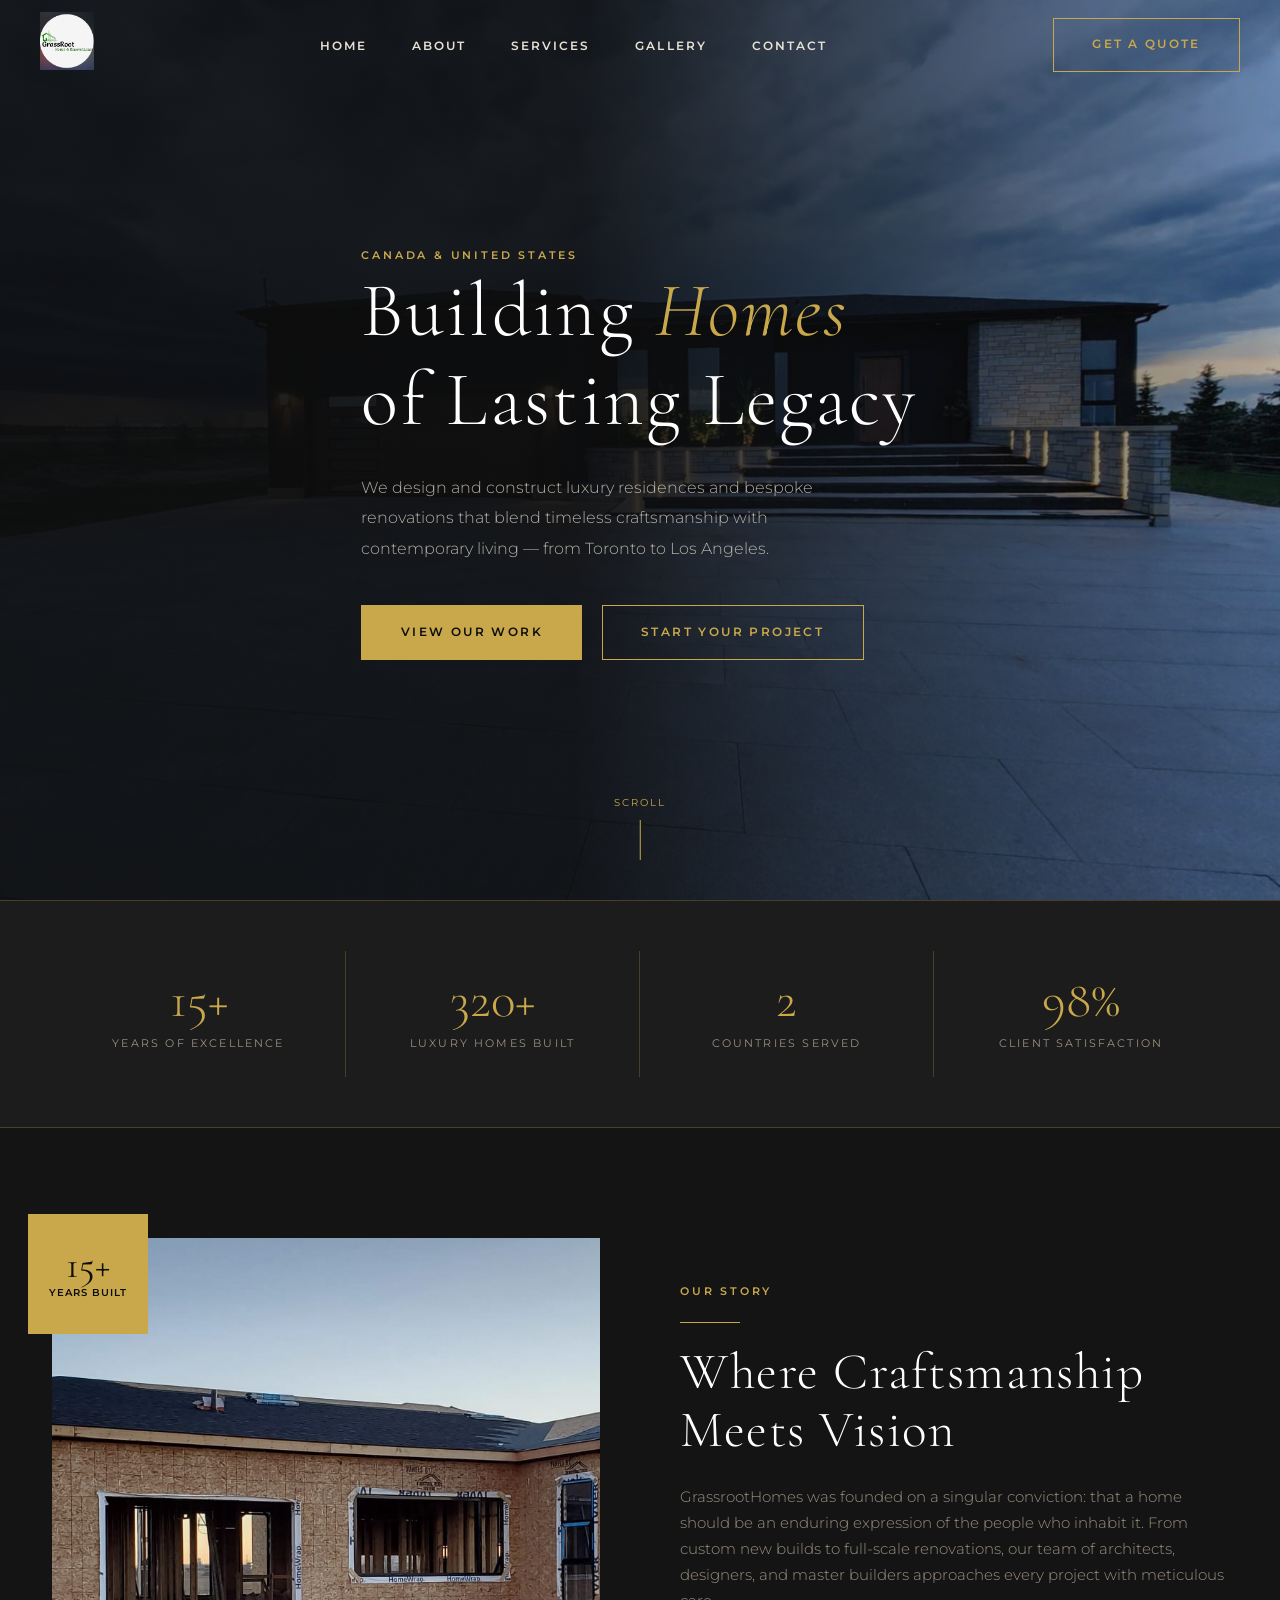
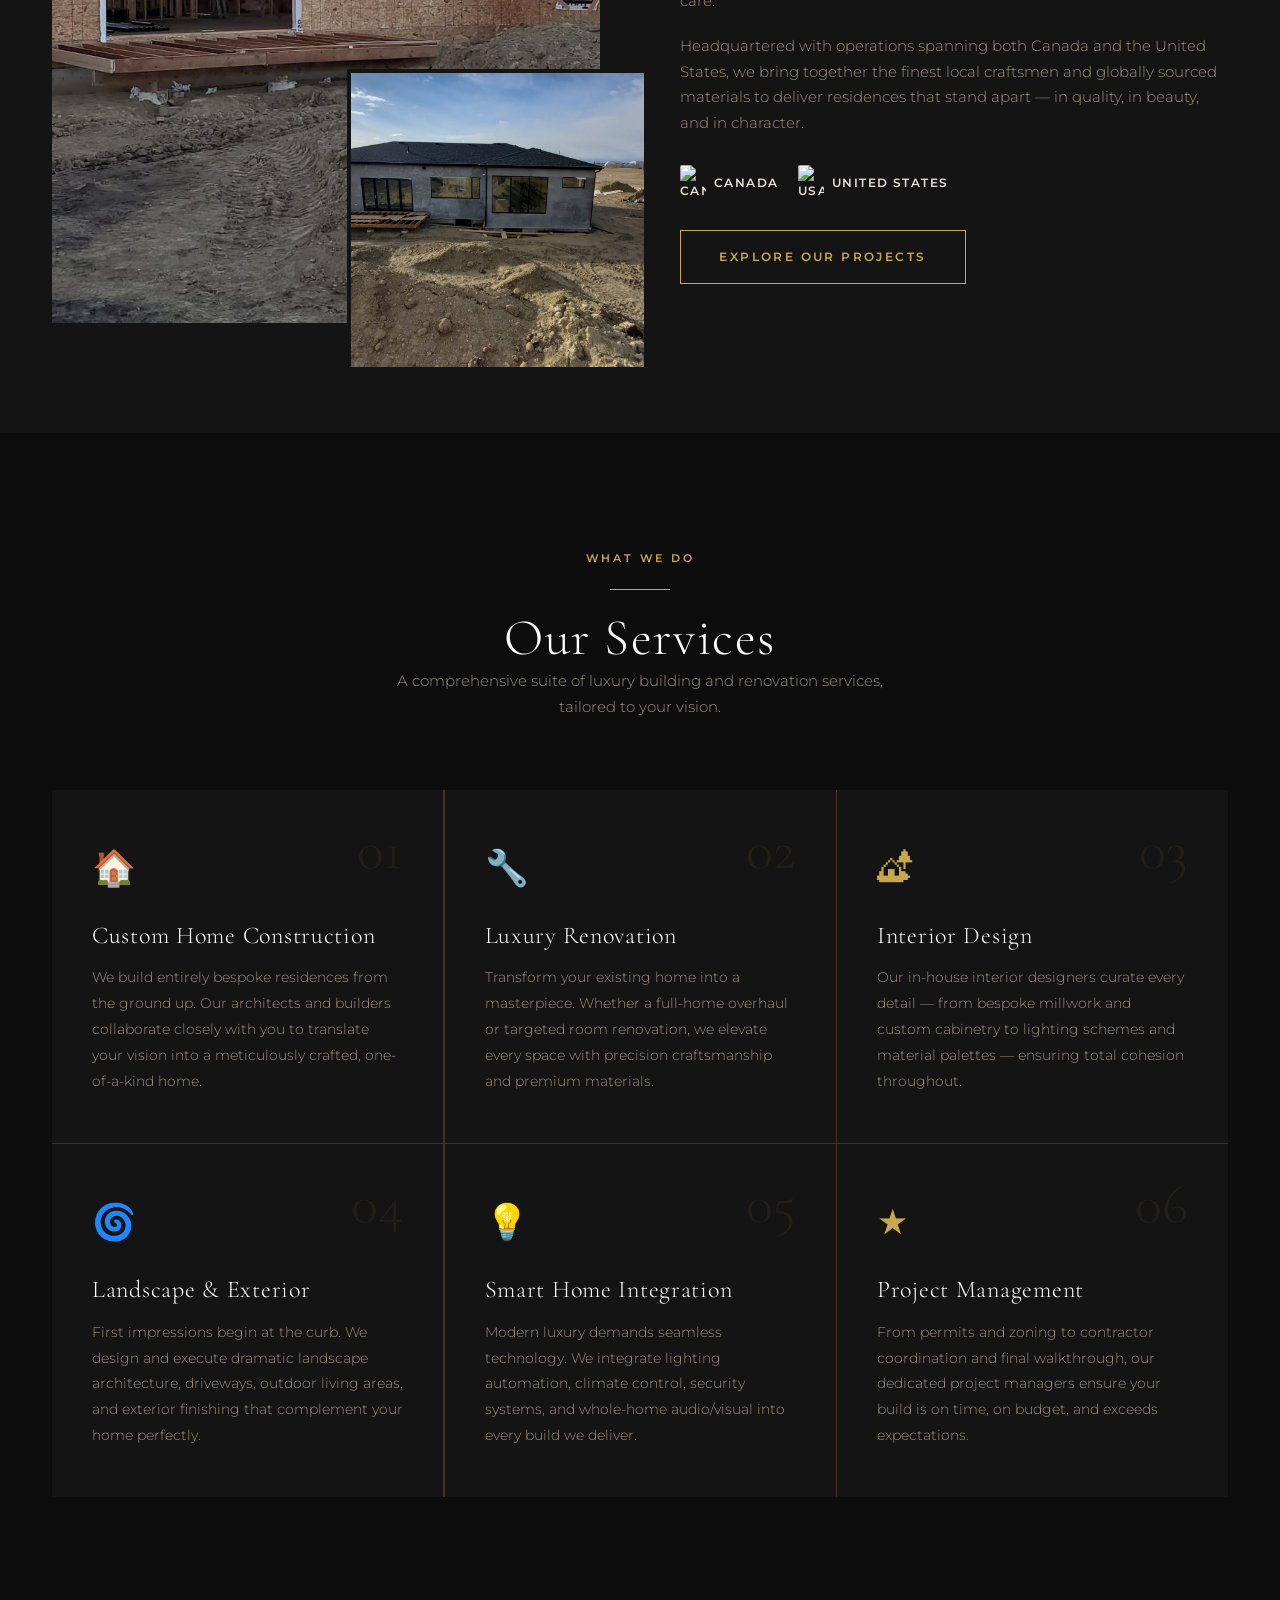
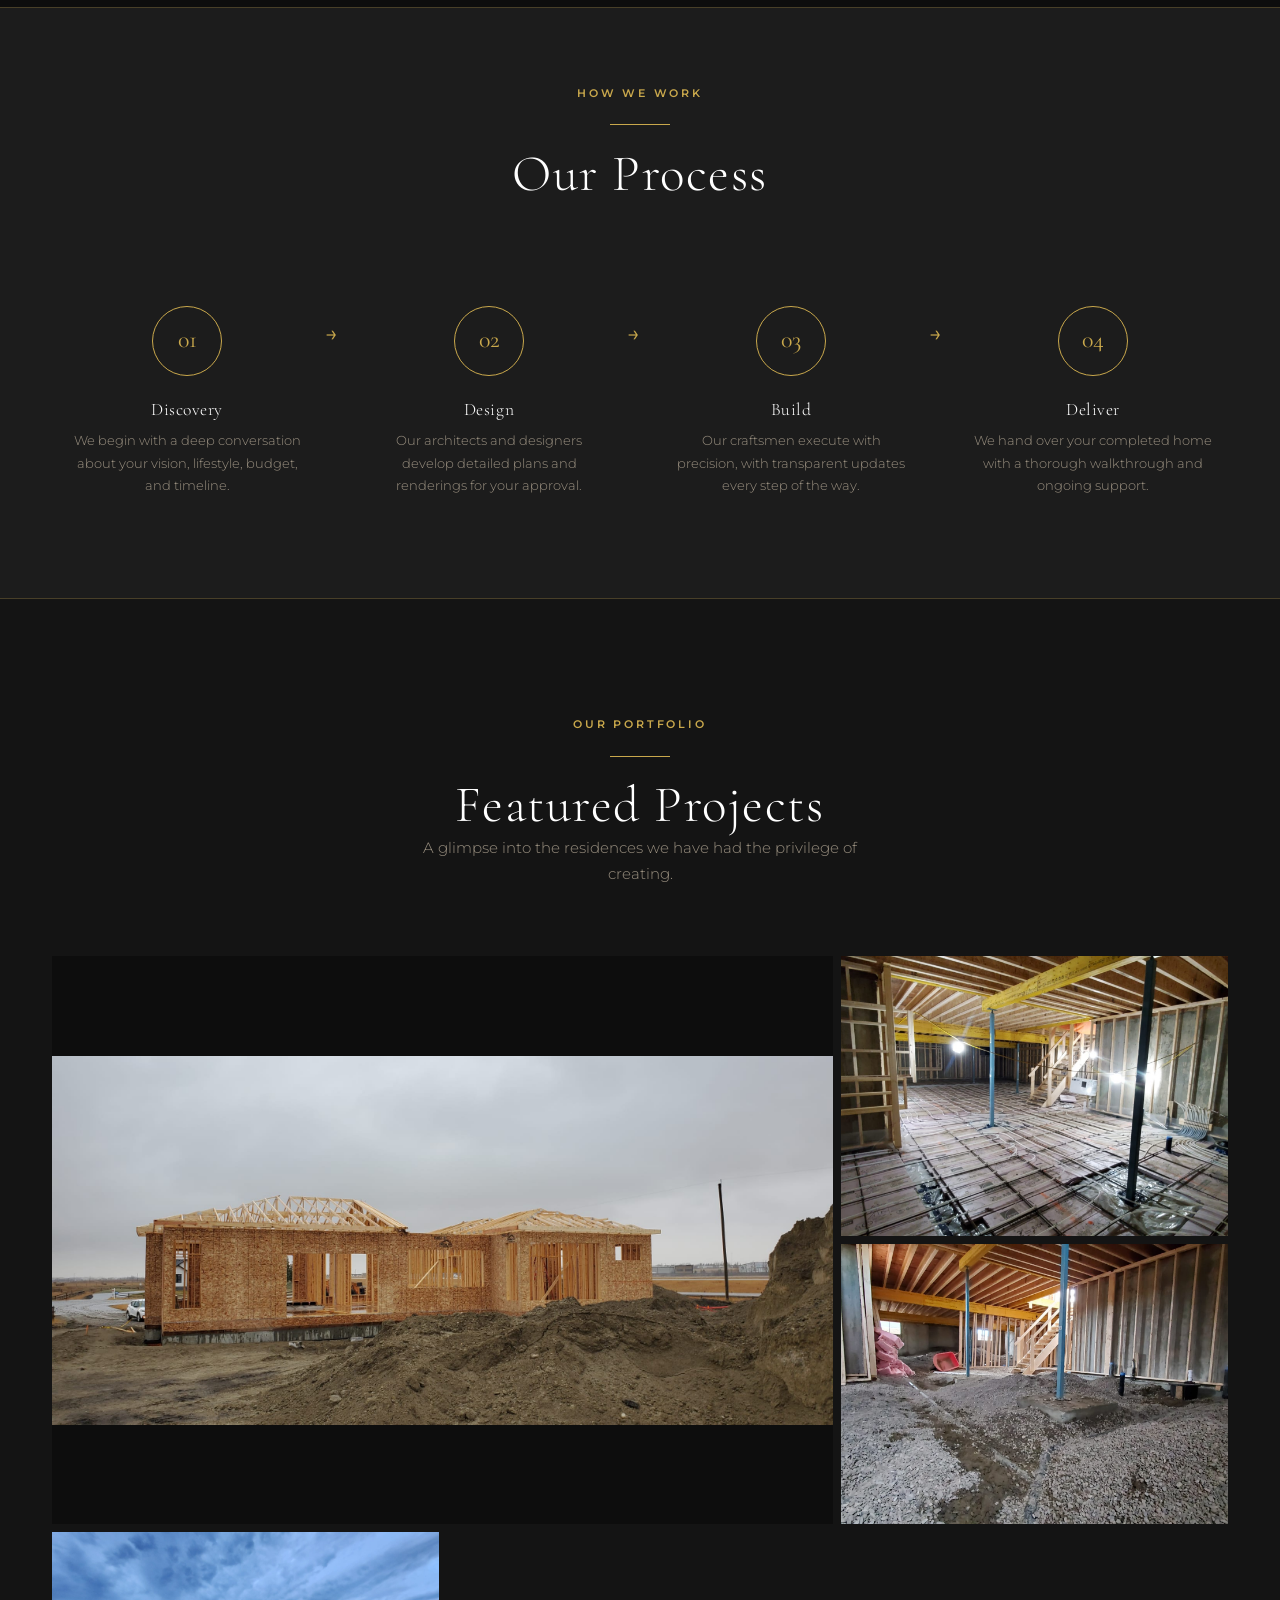
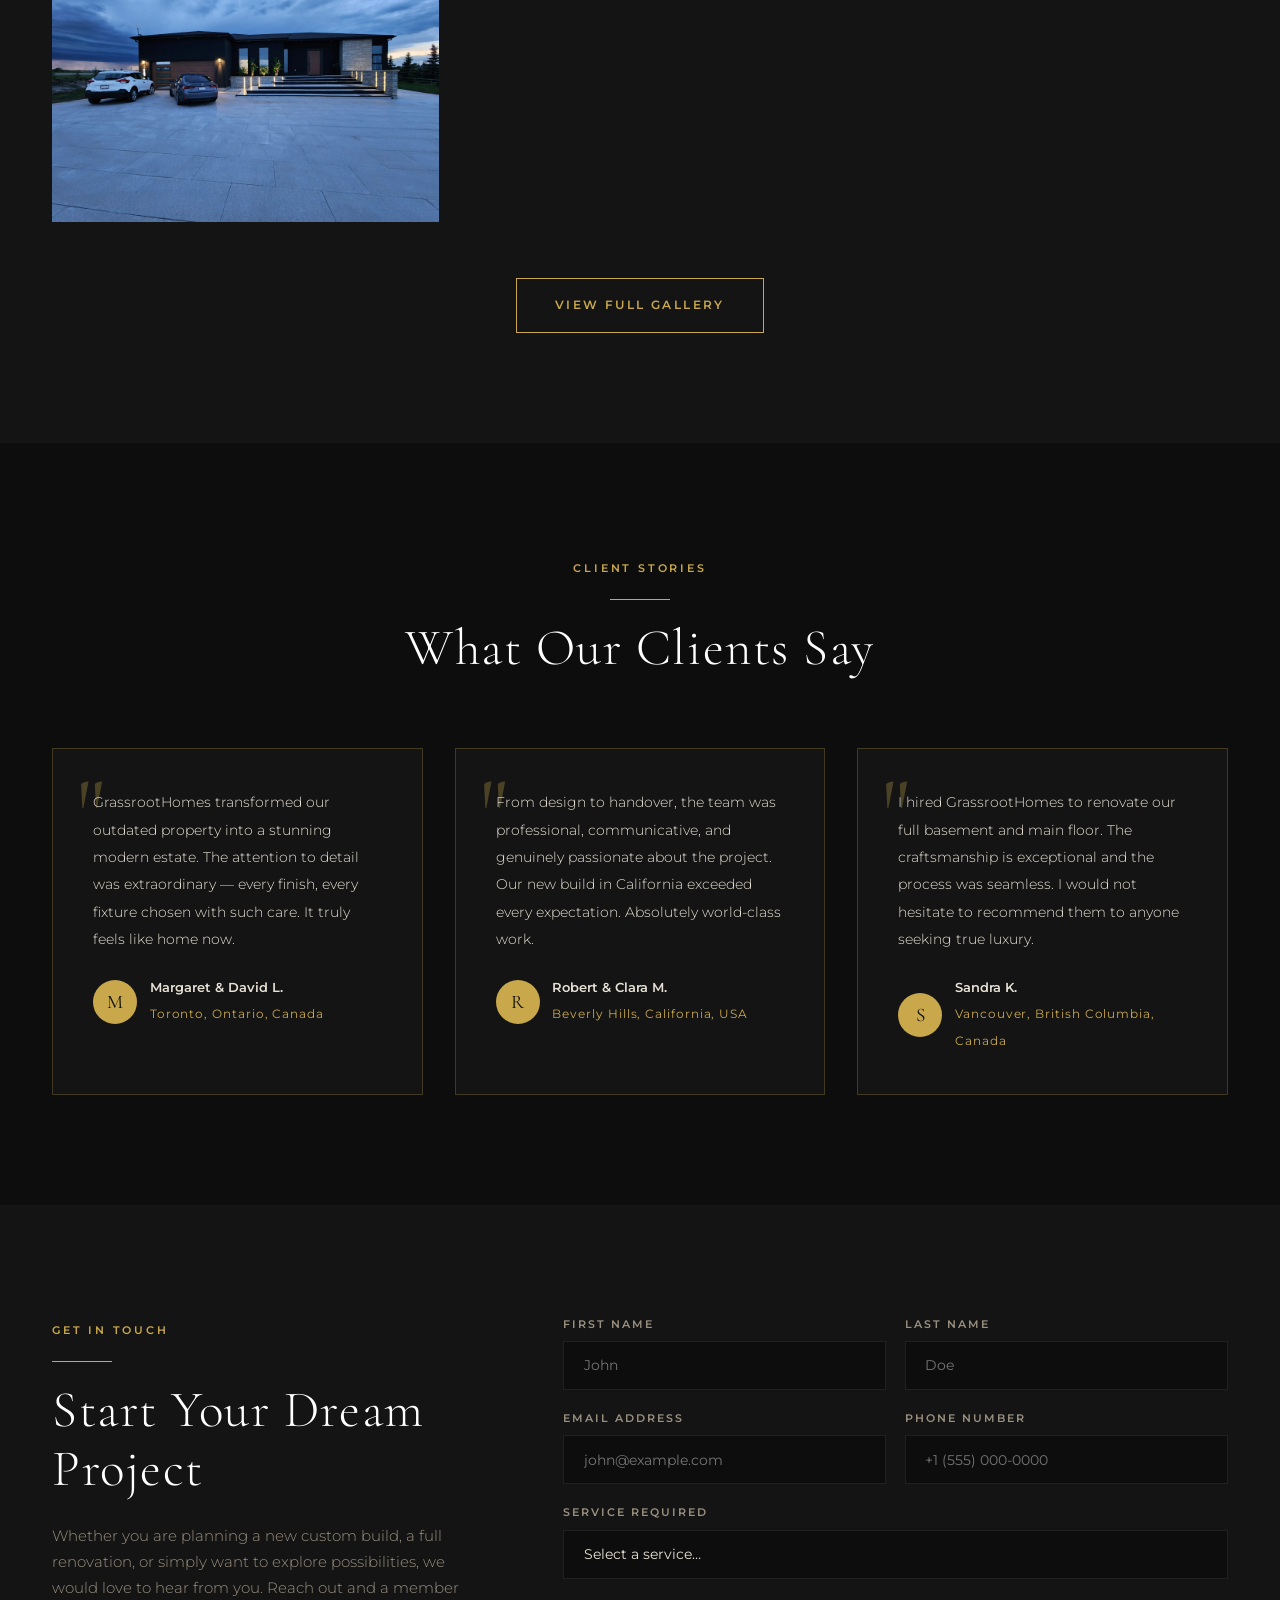
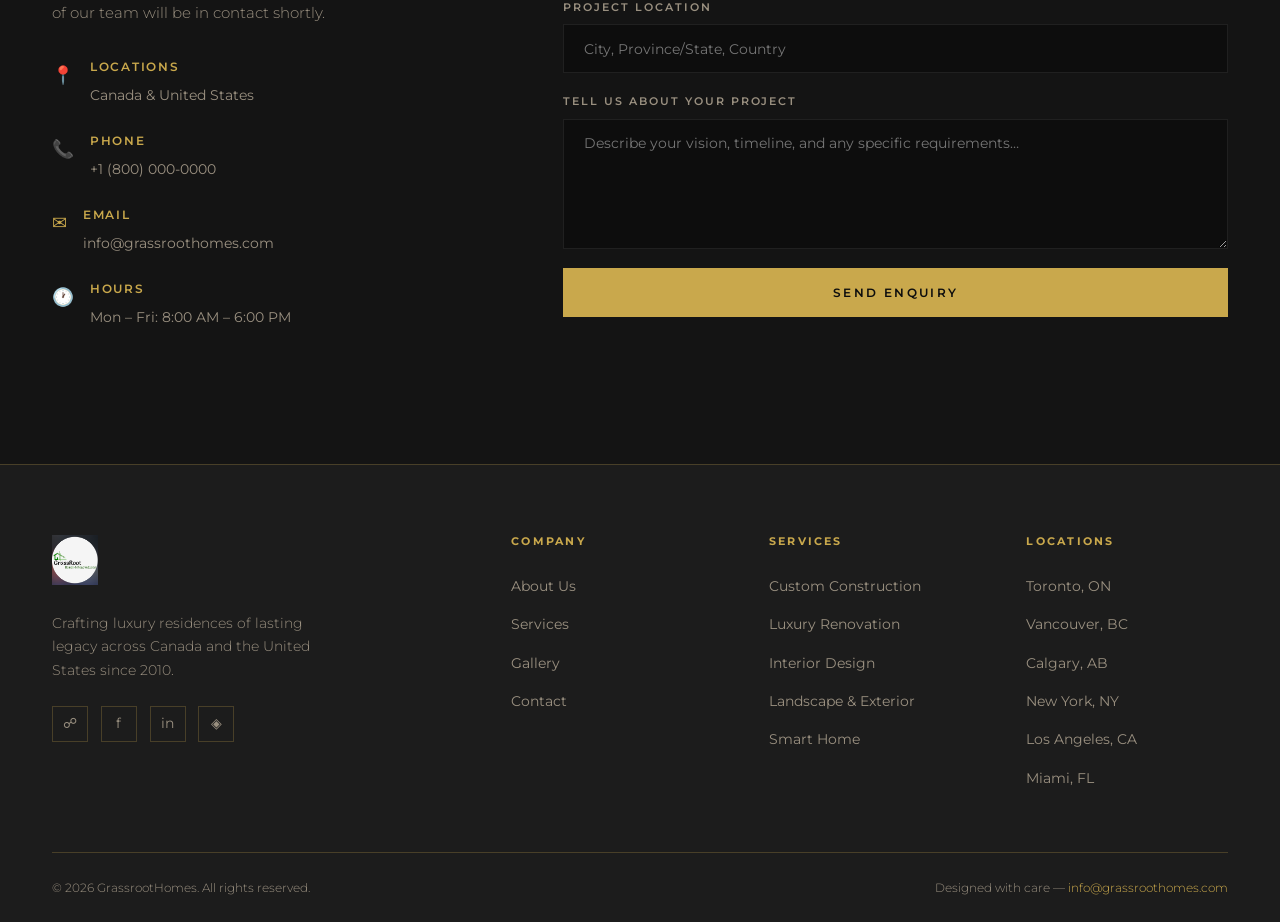
==== commit 7b89eb0c: "Remove 9.31.44 image from gallery" ====
--- a/index.html
+++ b/index.html
@@ -227,10 +227,7 @@
           <img src="images/WhatsApp Image 2026-03-02 at 9.19.03 PM.jpeg" alt="Kitchen renovation" />
           <div class="gallery-overlay"><span>&#43;</span></div>
         </div>
-        <div class="gallery-item fade-up">
-          <img src="images/WhatsApp Image 2026-03-02 at 9.31.44 PM.jpeg" alt="Luxury living room" />
-          <div class="gallery-overlay"><span>&#43;</span></div>
-        </div>
+
         <div class="gallery-item fade-up">
           <img src="images/WhatsApp Image 2026-03-02 at 9.31.59 PM.jpeg" alt="Master suite" />
           <div class="gallery-overlay"><span>&#43;</span></div>
--- a/css/styles.css
+++ b/css/styles.css
@@ -193,7 +193,7 @@
   inset: 0;
   background:
     linear-gradient(to right, rgba(13,13,13,0.92) 45%, rgba(13,13,13,0.3) 100%),
-    url('../images/WhatsApp Image 2026-03-02 at 9.20.09 PM.jpeg') center/cover no-repeat;
+    url('../images/Copilot_20260414_224356.png') center/cover no-repeat;
 }
 
 .hero-content {
@@ -474,6 +474,10 @@
 .gallery-item:first-child {
   grid-column: span 2;
   grid-row: span 2;
+  background: #0D0D0D;
+}
+.gallery-item:first-child img {
+  object-fit: contain;
 }
 .gallery-item img {
   width: 100%;
@@ -712,7 +716,7 @@
   inset: 0;
   background:
     linear-gradient(to bottom, rgba(13,13,13,0.6) 0%, rgba(13,13,13,0.92) 100%),
-    url('../images/WhatsApp Image 2026-03-02 at 9.31.44 PM.jpeg') center/cover no-repeat;
+    url('../images/WhatsApp Image 2026-03-02 at 9.31.59 PM.jpeg') center/cover no-repeat;
 }
 .page-hero-content { position: relative; z-index: 2; }
 .page-hero-content h1 { color: var(--white); }
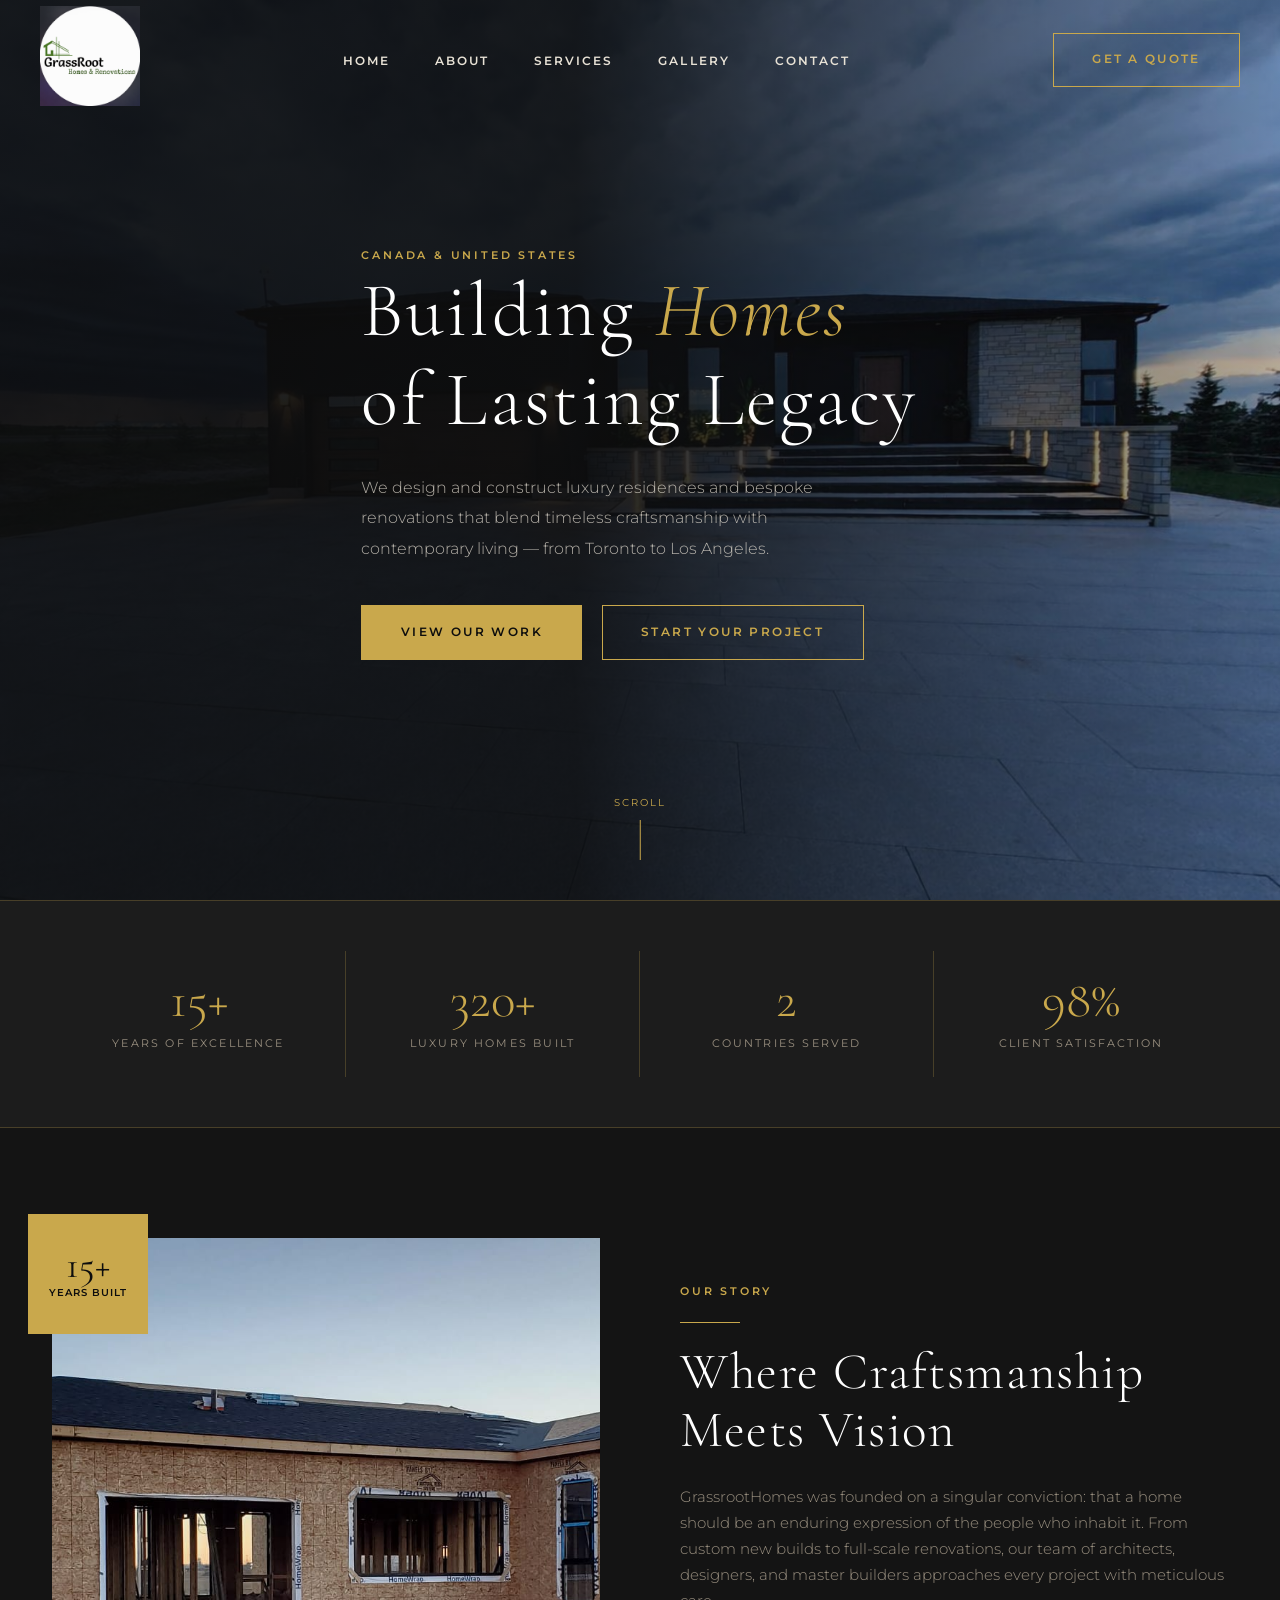
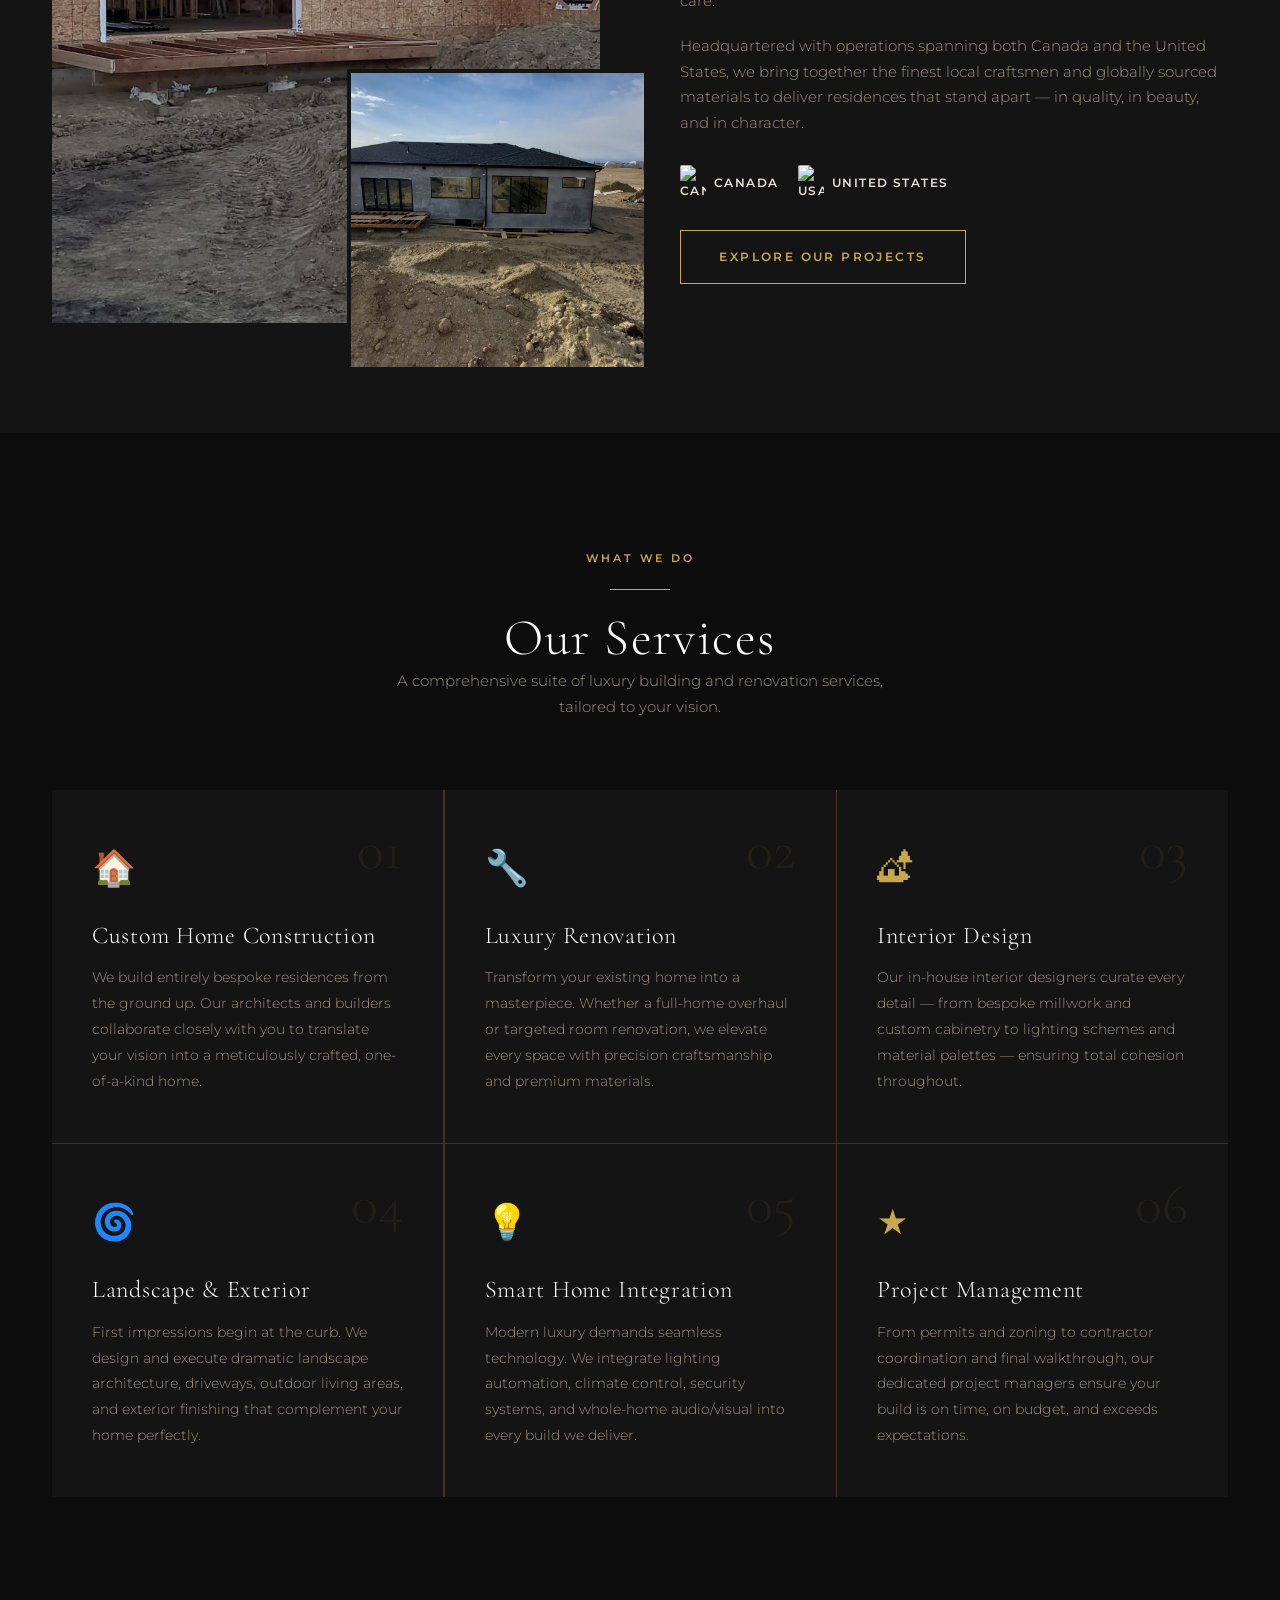
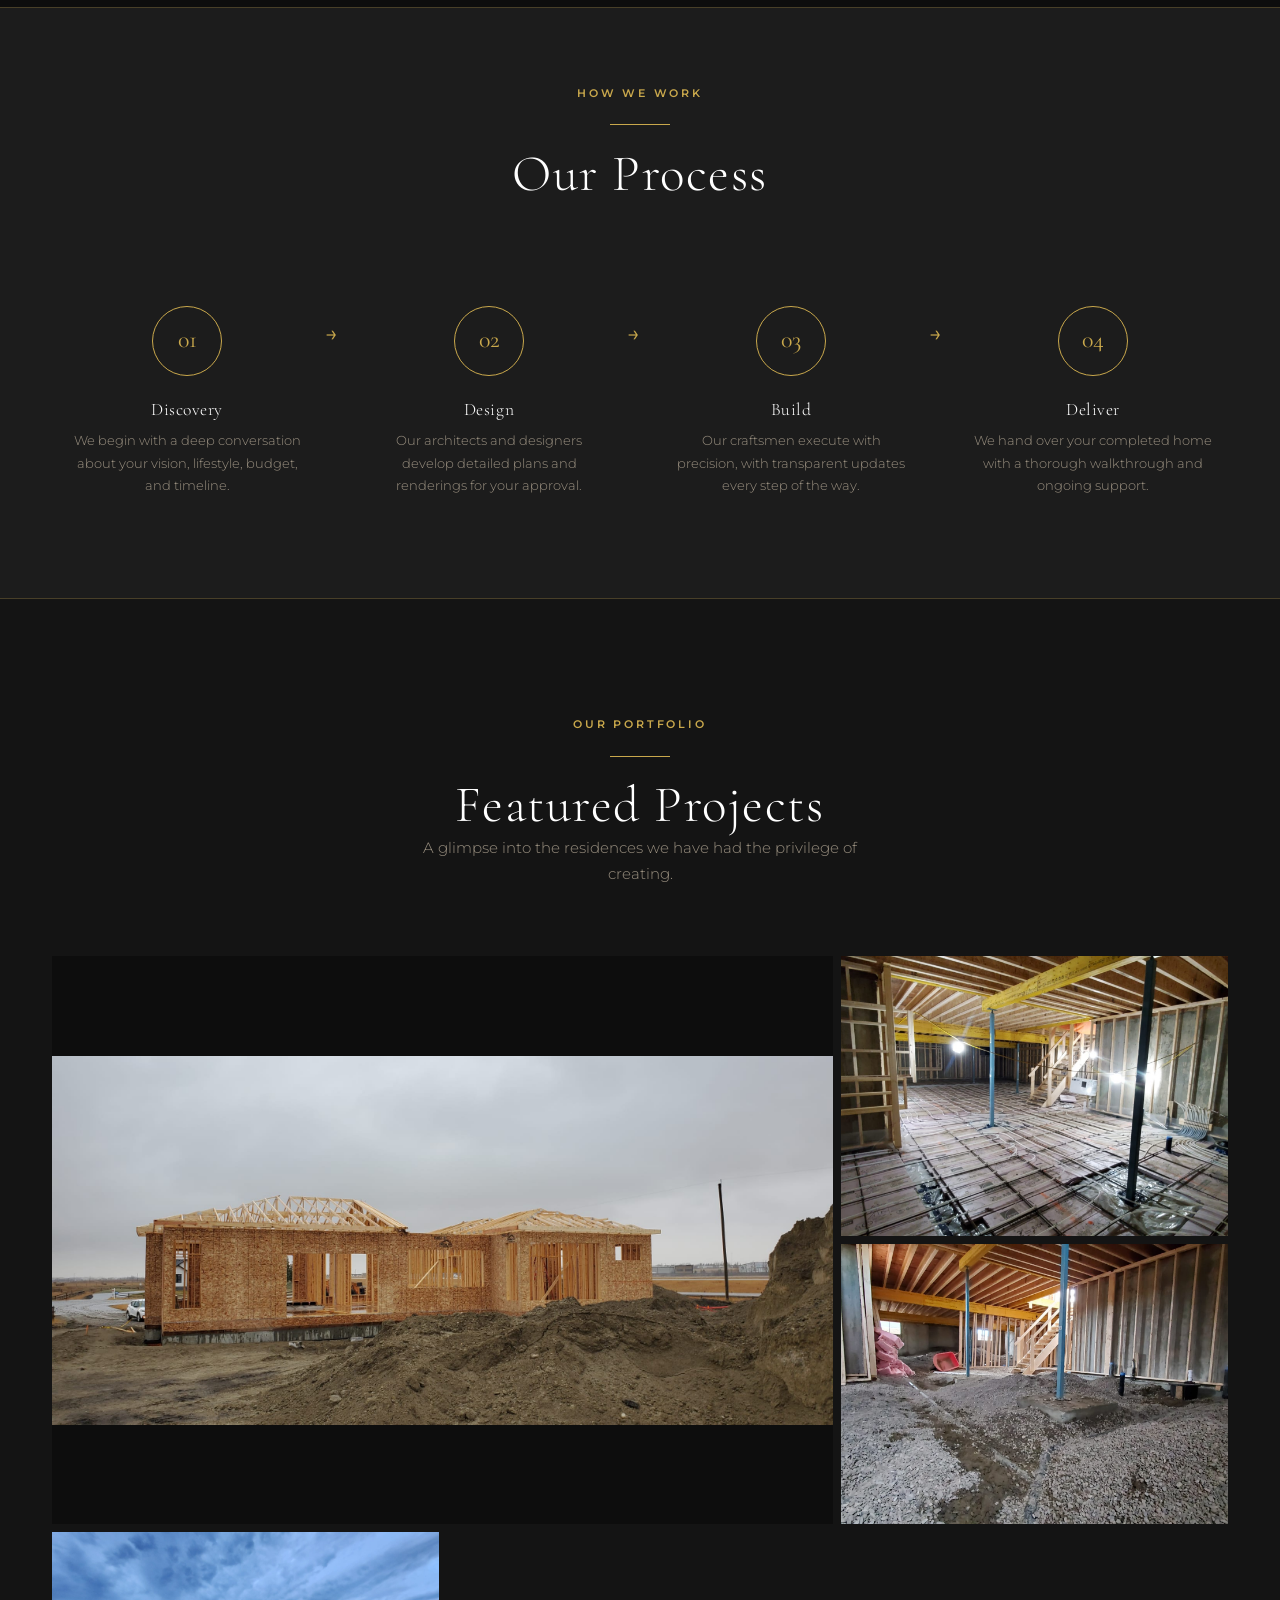
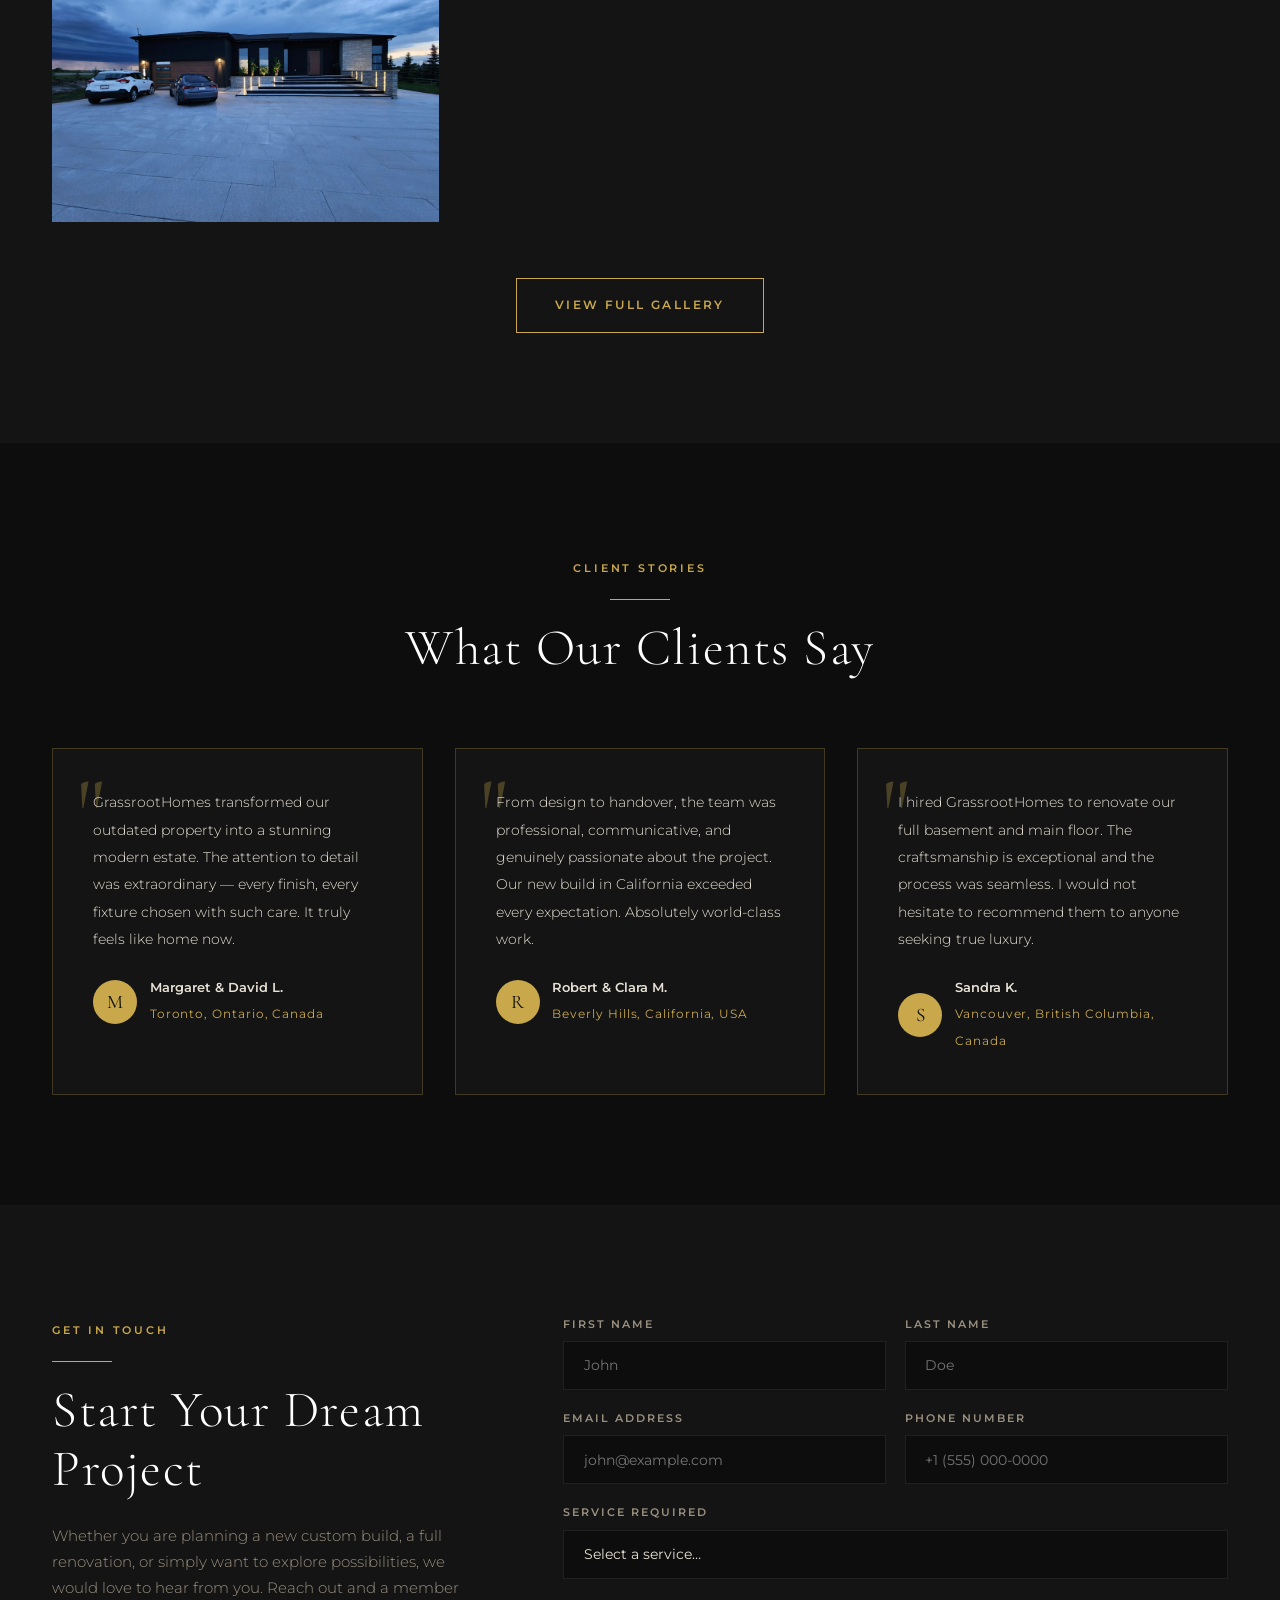
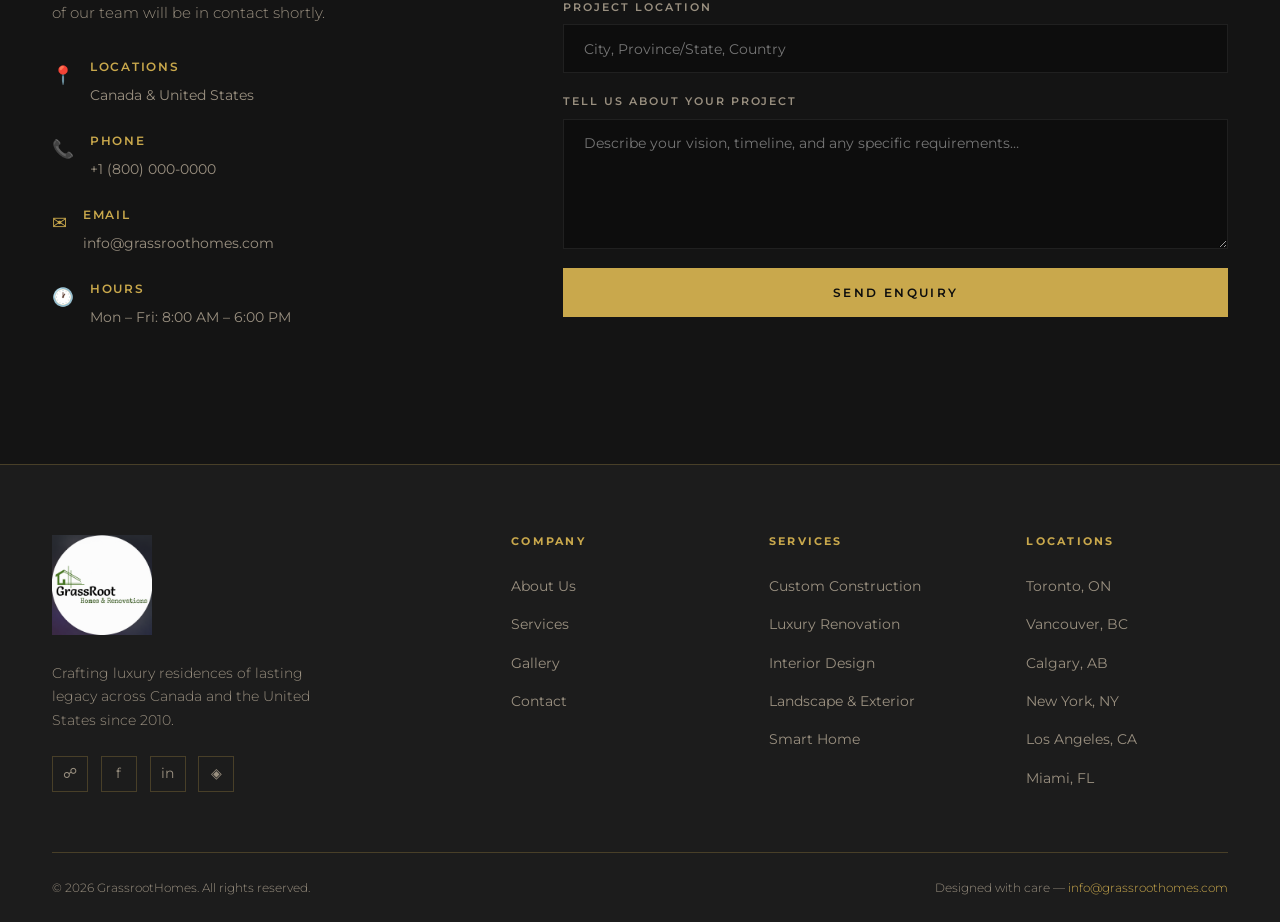
==== commit 8d1a3417: "Switch to Logo.png - cleaner circular logo" ====
--- a/index.html
+++ b/index.html
@@ -5,7 +5,7 @@
   <meta name="viewport" content="width=device-width, initial-scale=1.0" />
   <title>GrassrootHomes — Luxury Construction & Renovation | Canada & USA</title>
   <meta name="description" content="GrassrootHomes delivers bespoke luxury home construction and renovation across Canada and the United States. Crafting residences of enduring elegance." />
-  <link rel="icon" href="images/Logo.jpeg" />
+  <link rel="icon" href="images/Logo.png" />
   <link rel="stylesheet" href="css/styles.css" />
 </head>
 <body>
@@ -14,7 +14,7 @@
   <nav id="navbar">
     <div class="nav-inner">
       <a href="index.html" class="nav-logo">
-        <img src="images/Logo.jpeg" alt="GrassrootHomes Logo" />
+        <img src="images/Logo.png" alt="GrassrootHomes Logo" />
       </a>
       <ul class="nav-links">
         <li><a href="index.html" class="active">Home</a></li>
@@ -379,7 +379,7 @@
     <div class="container">
       <div class="footer-main">
         <div class="footer-brand">
-          <img src="images/Logo.jpeg" alt="GrassrootHomes" />
+          <img src="images/Logo.png" alt="GrassrootHomes" />
           <p>Crafting luxury residences of lasting legacy across Canada and the United States since 2010.</p>
           <div class="footer-social">
             <a href="#" aria-label="Instagram">&#9741;</a>
--- a/css/styles.css
+++ b/css/styles.css
@@ -16,7 +16,7 @@
   --text-muted:  #9A9080;
   --white:       #FFFFFF;
   --border:      rgba(201,168,76,0.25);
-  --nav-height:  90px;
+  --nav-height:  120px;
   --transition:  0.35s ease;
 }
 
@@ -111,7 +111,7 @@
   justify-content: space-between;
 }
 
-.nav-logo img { height: 58px; object-fit: contain; }
+.nav-logo img { height: 100px; width: 100px; object-fit: contain; }
 
 .nav-links {
   display: flex;
@@ -653,7 +653,7 @@
   gap: 3.5rem;
 }
 
-.footer-brand img { height: 50px; object-fit: contain; margin-bottom: 1.2rem; }
+.footer-brand img { height: 100px; width: 100px; object-fit: contain; margin-bottom: 1.2rem; }
 .footer-brand p { font-size: 0.85rem; max-width: 280px; }
 .footer-social {
   display: flex;
@@ -859,7 +859,7 @@
 }
 
 @media (max-width: 620px) {
-  :root { --nav-height: 72px; }
+  :root { --nav-height: 90px; }
   .section { padding: 80px 0; }
   .services-grid  { grid-template-columns: 1fr; }
   .stats-grid     { grid-template-columns: repeat(2,1fr); }
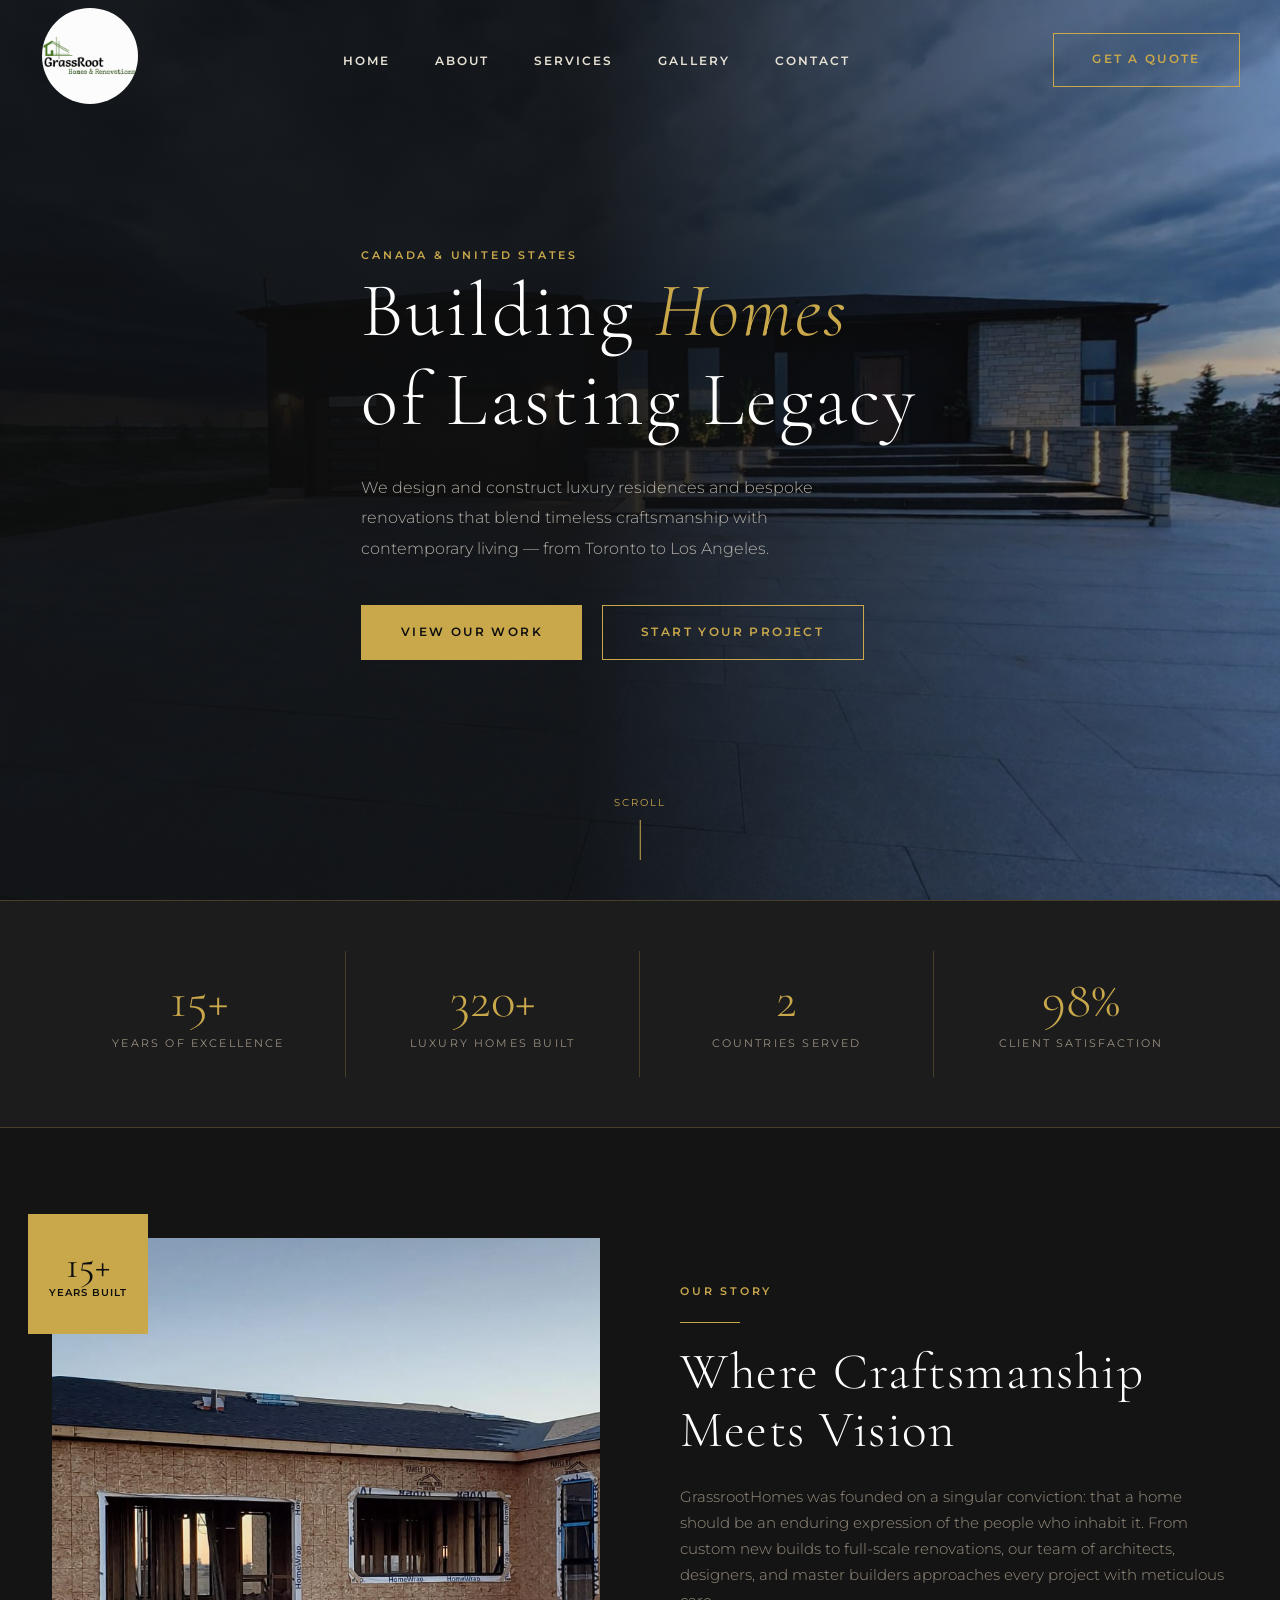
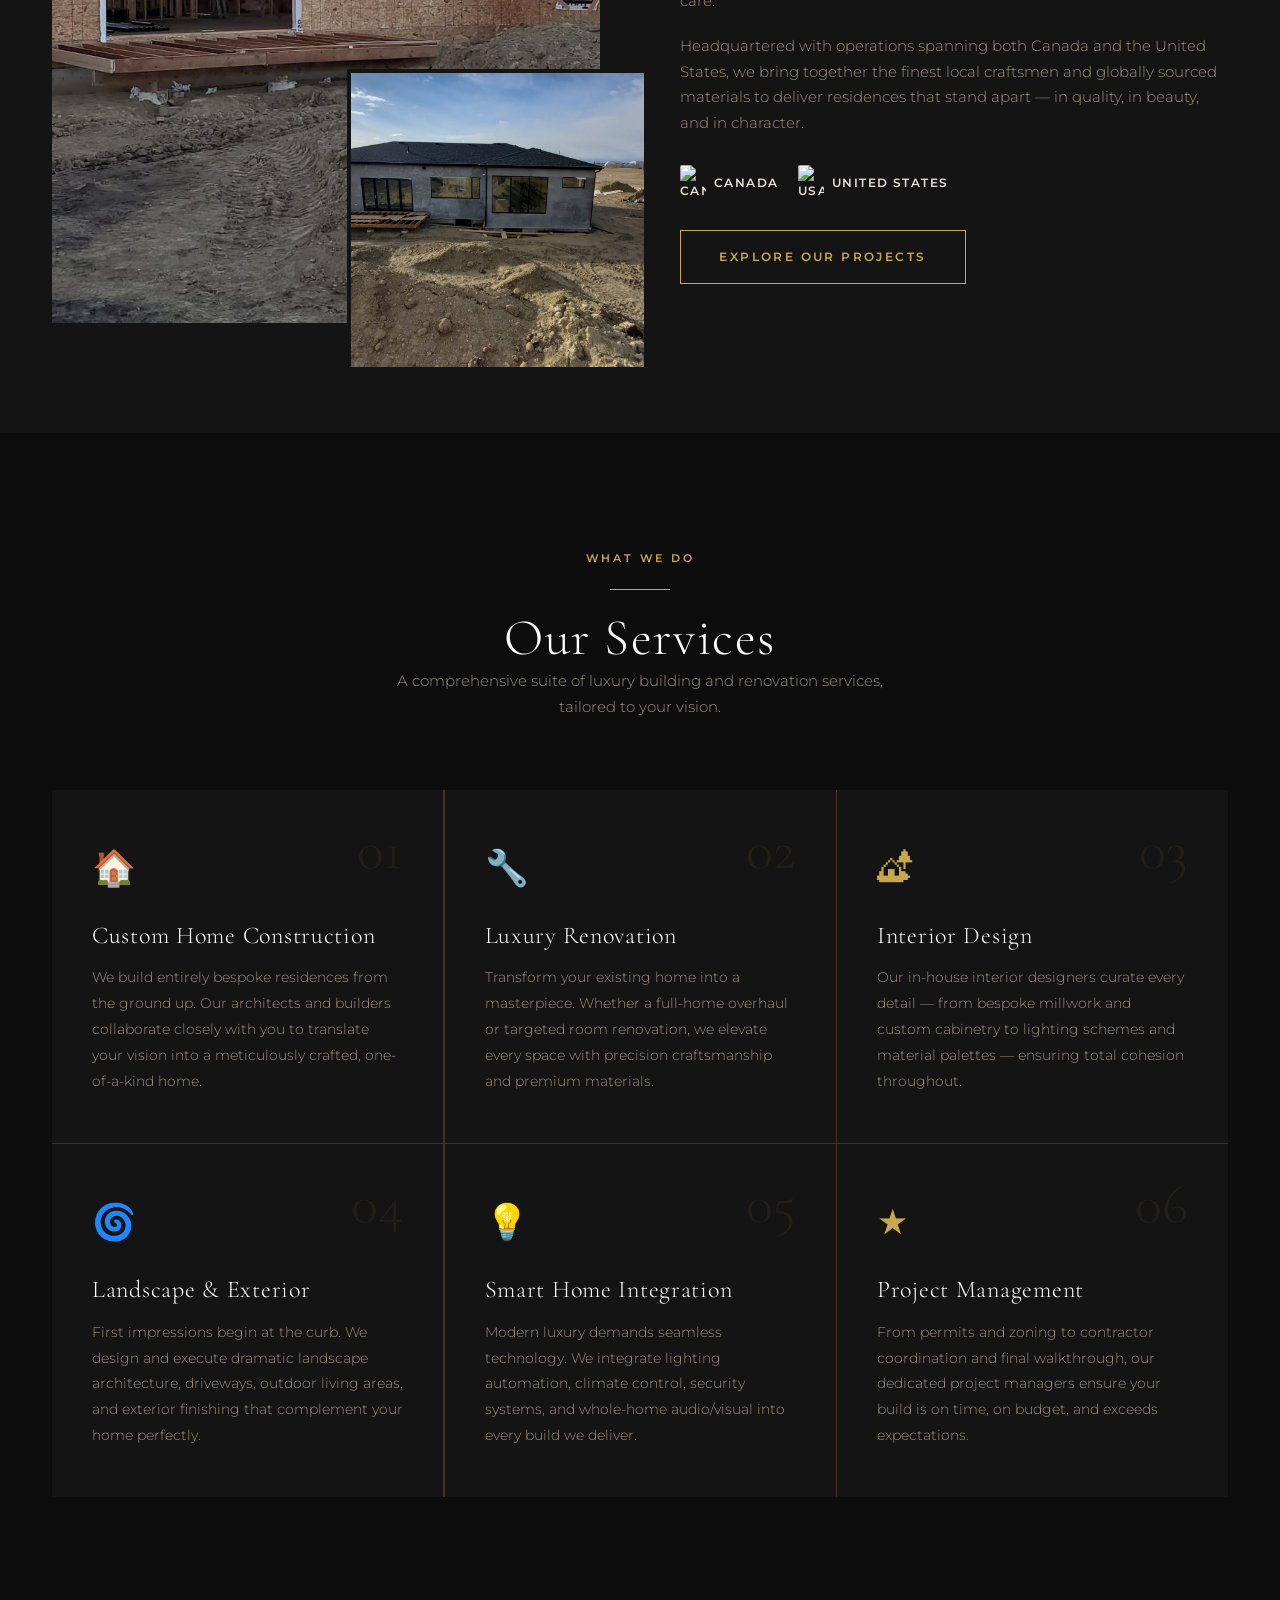
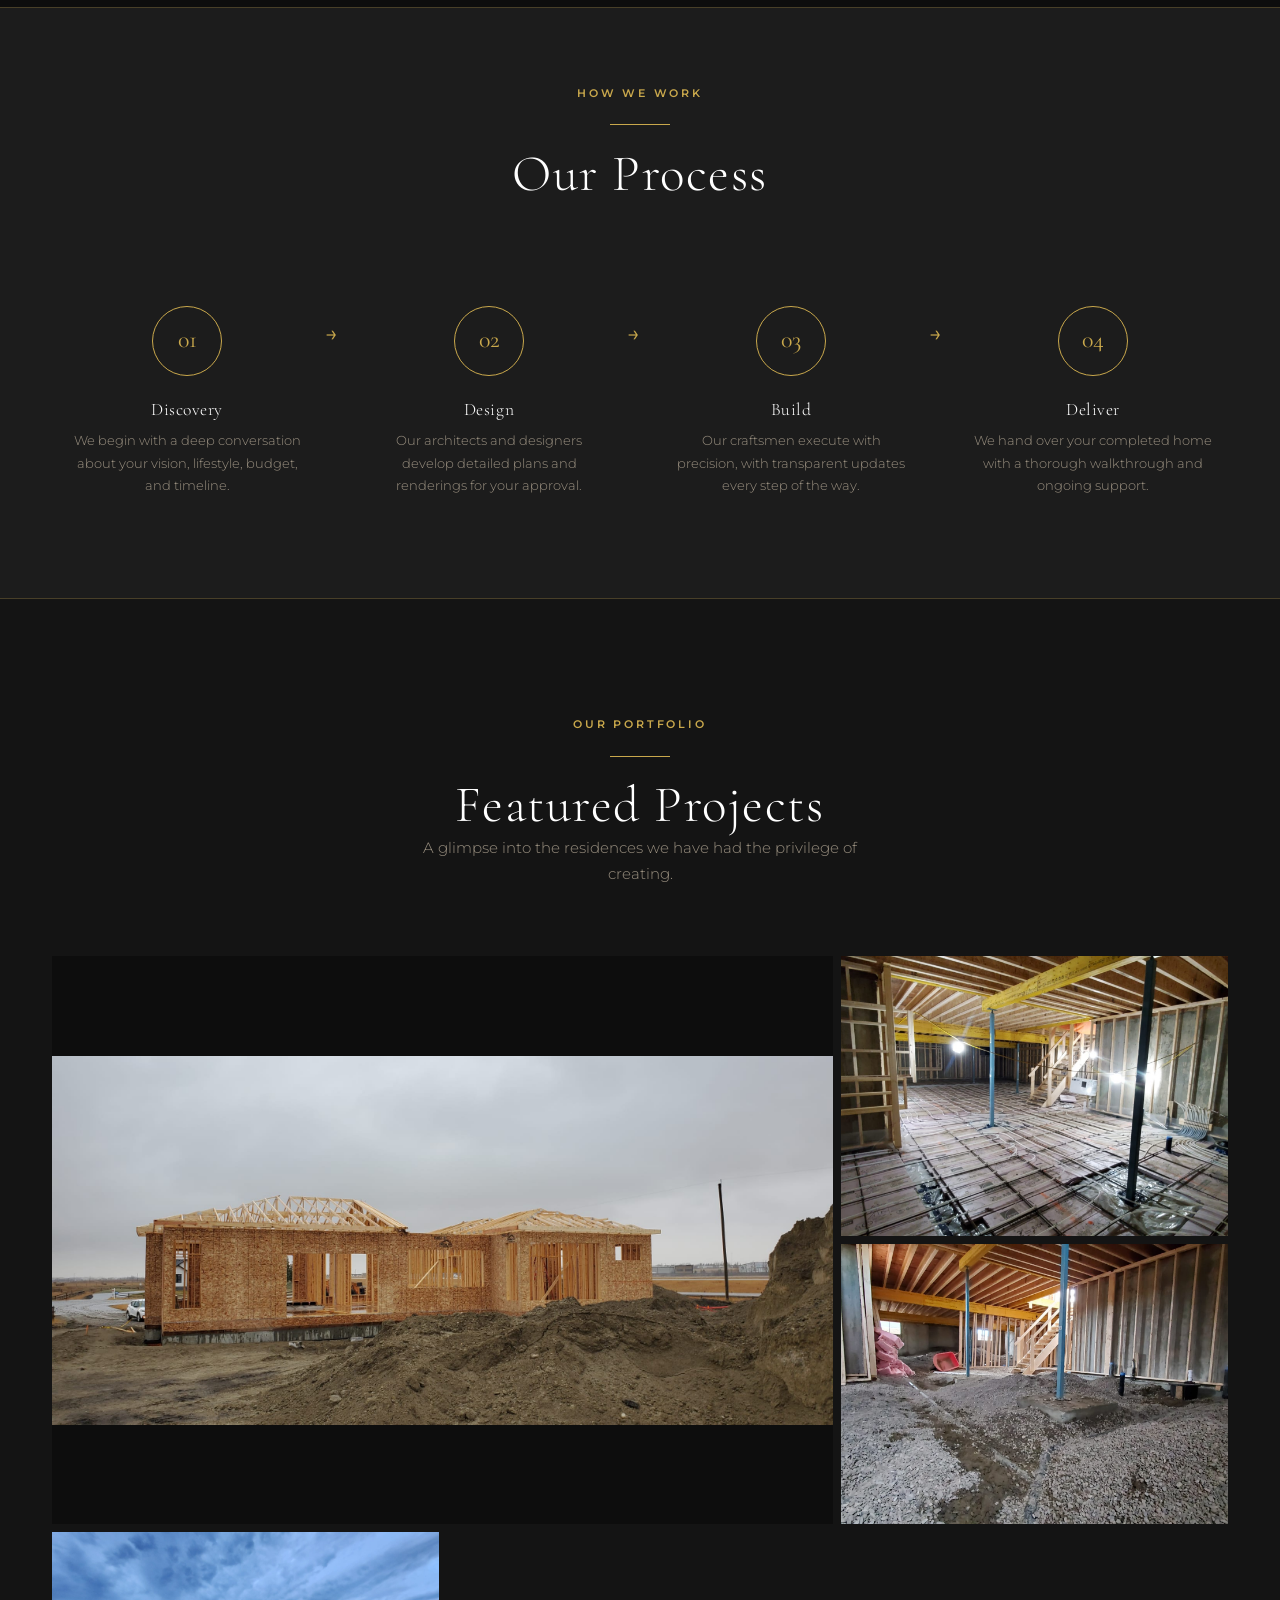
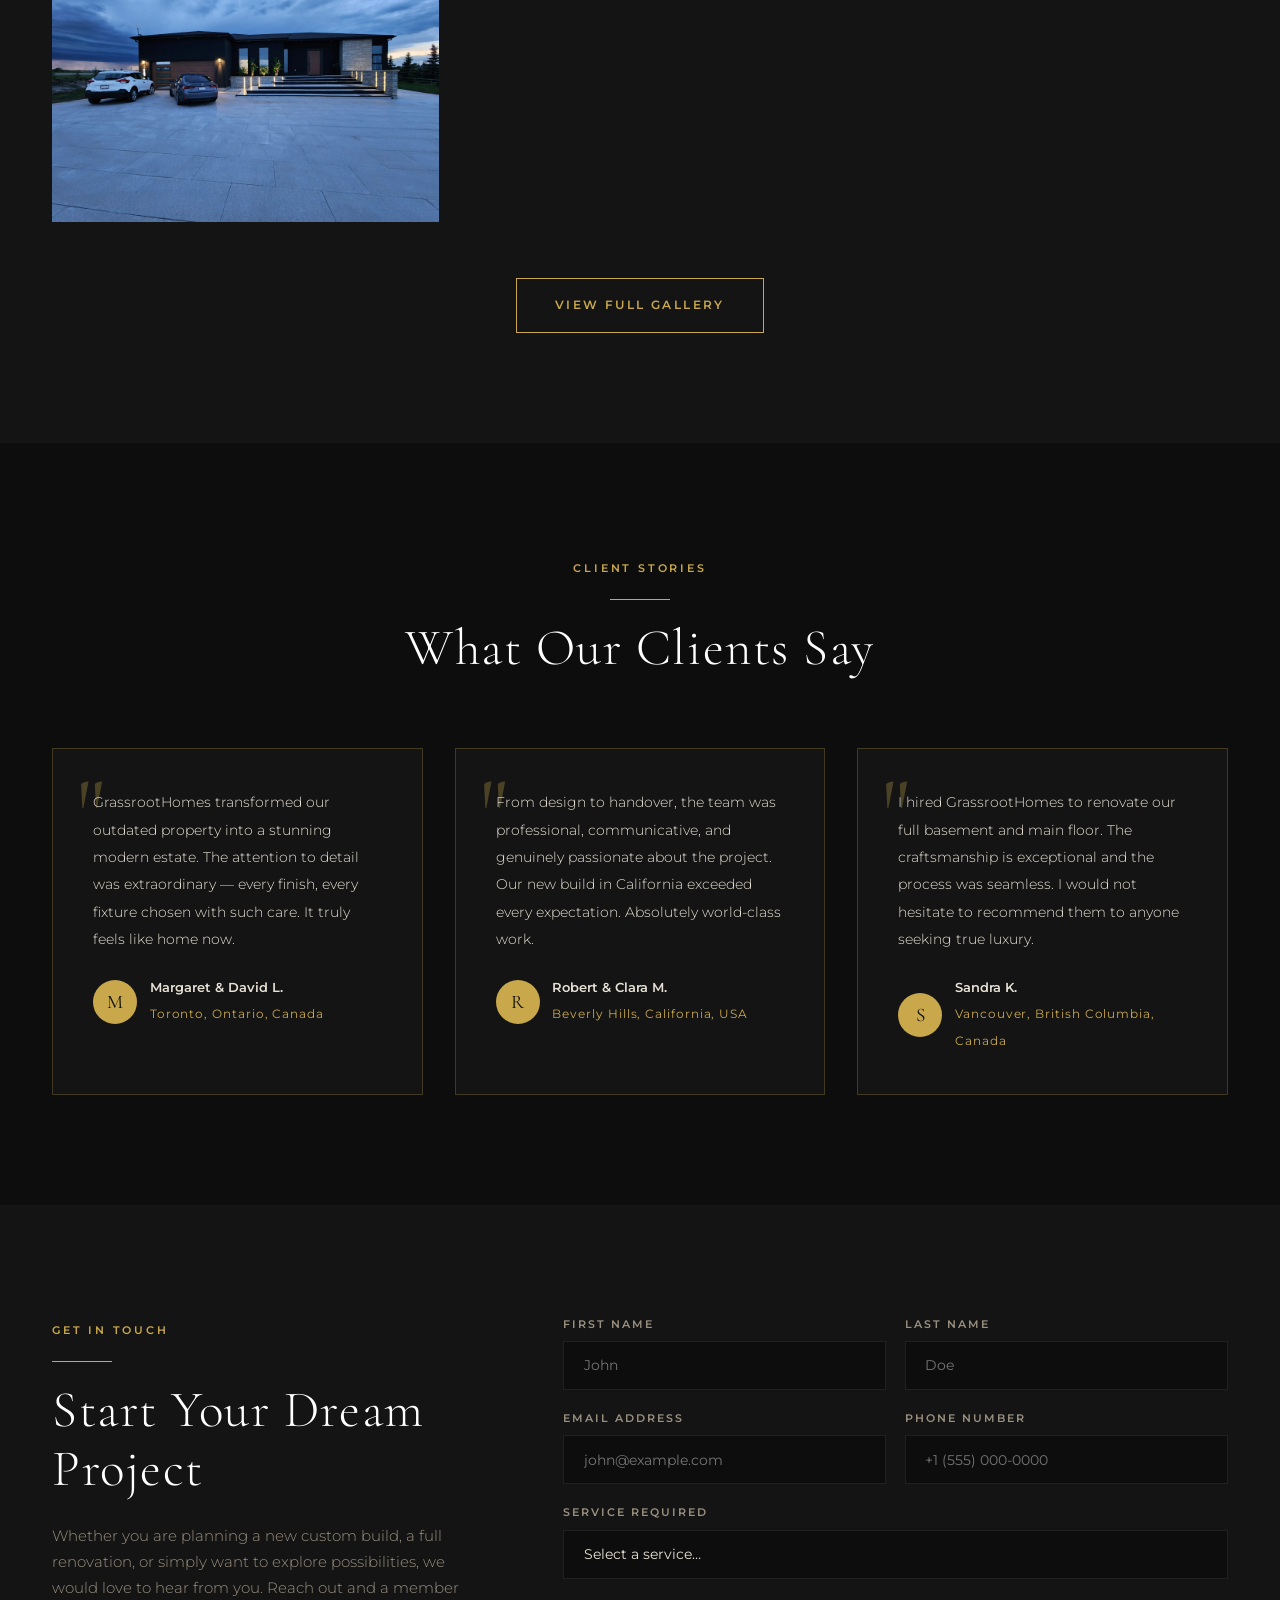
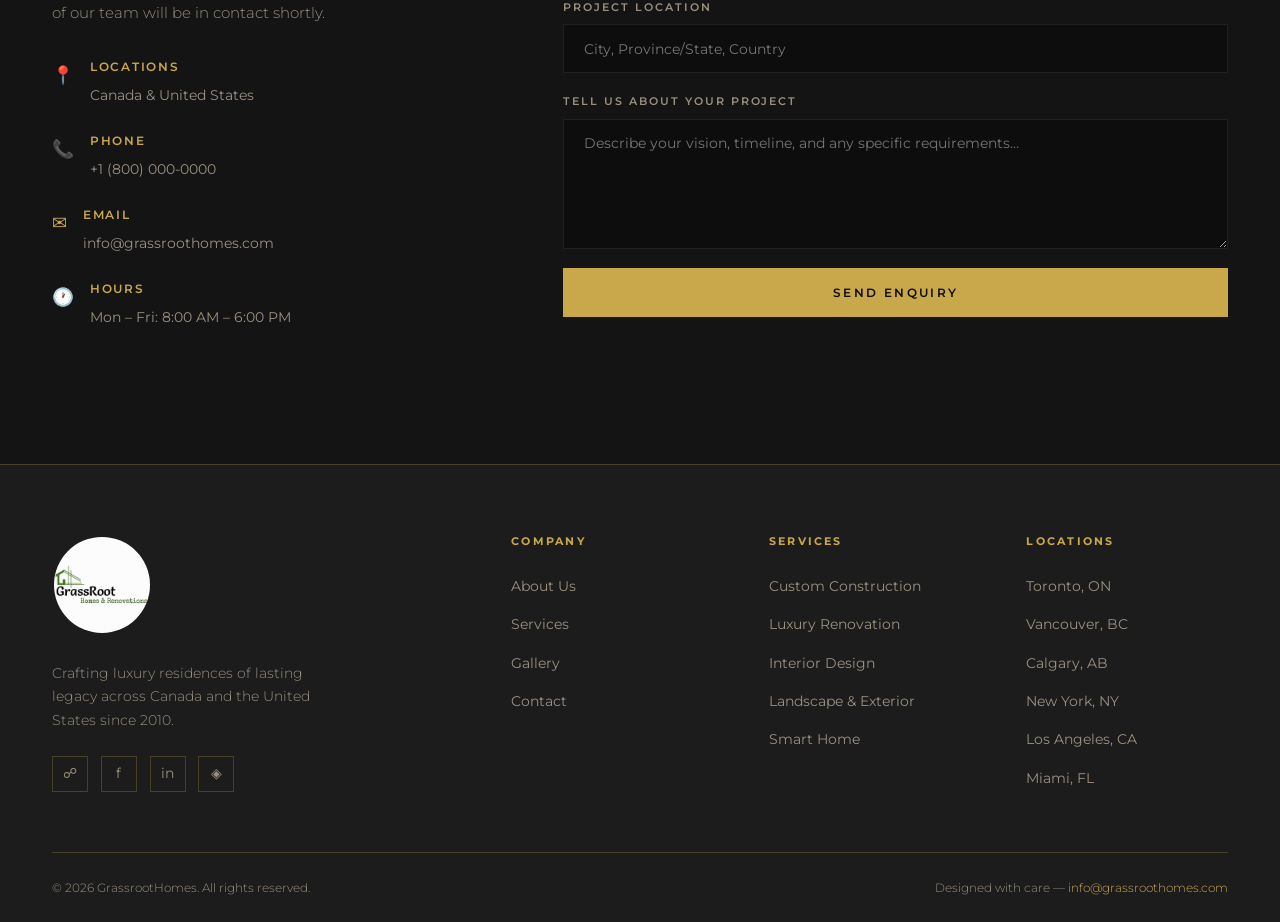
==== commit a7ea13fd: "Add Android, iOS, and desktop compatibility (PWA) - Add manifest.json and sw.js for full PWA support" ====
--- a/index.html
+++ b/index.html
@@ -2,10 +2,23 @@
 <html lang="en">
 <head>
   <meta charset="UTF-8" />
-  <meta name="viewport" content="width=device-width, initial-scale=1.0" />
+  <meta name="viewport" content="width=device-width, initial-scale=1.0, viewport-fit=cover" />
   <title>GrassrootHomes — Luxury Construction & Renovation | Canada & USA</title>
   <meta name="description" content="GrassrootHomes delivers bespoke luxury home construction and renovation across Canada and the United States. Crafting residences of enduring elegance." />
+
+  <!-- PWA / Installability -->
+  <link rel="manifest" href="manifest.json" />
+  <meta name="theme-color" content="#C9A84C" />
+
+  <!-- iOS / Safari -->
+  <meta name="apple-mobile-web-app-capable" content="yes" />
+  <meta name="apple-mobile-web-app-status-bar-style" content="black-translucent" />
+  <meta name="apple-mobile-web-app-title" content="GrassrootHomes" />
+  <link rel="apple-touch-icon" href="images/Logo.png" />
+
+  <!-- Favicon -->
   <link rel="icon" href="images/Logo.png" />
+
   <link rel="stylesheet" href="css/styles.css" />
 </head>
 <body>
@@ -481,6 +494,13 @@
       btn.disabled = true;
       btn.style.opacity = '0.7';
     }
+
+    // Register service worker for PWA / offline support
+    if ('serviceWorker' in navigator) {
+      window.addEventListener('load', () => {
+        navigator.serviceWorker.register('./sw.js').catch(() => {});
+      });
+    }
   </script>
 </body>
 </html>
--- a/css/styles.css
+++ b/css/styles.css
@@ -20,7 +20,12 @@
   --transition:  0.35s ease;
 }
 
-*, *::before, *::after { box-sizing: border-box; margin: 0; padding: 0; }
+*, *::before, *::after {
+  box-sizing: border-box;
+  margin: 0;
+  padding: 0;
+  -webkit-tap-highlight-color: transparent;
+}
 
 html { scroll-behavior: smooth; font-size: 16px; }
 
@@ -30,7 +35,19 @@
   color: var(--text);
   line-height: 1.7;
   overflow-x: hidden;
-}
+  -webkit-font-smoothing: antialiased;
+  -moz-osx-font-smoothing: grayscale;
+}
+
+/* Remove 300ms tap delay on all interactive elements */
+a, button, [role="button"], .btn, .hamburger, .gallery-item,
+.filter-btn, .lightbox-close, .lightbox-prev, .lightbox-next,
+.service-card, .testimonial, input, select, textarea {
+  touch-action: manipulation;
+}
+
+/* Ensure pointer cursor on interactive elements */
+button, .filter-btn, .lightbox-close, .lightbox-prev, .lightbox-next { cursor: pointer; }
 
 /* ── Typography ─────────────────────────────────────────── */
 h1, h2, h3, h4 {
@@ -105,13 +122,13 @@
   max-width: 1400px;
   margin: 0 auto;
   height: 100%;
-  padding: 0 2.5rem;
+  padding: 0 calc(2.5rem + env(safe-area-inset-right)) 0 calc(2.5rem + env(safe-area-inset-left));
   display: flex;
   align-items: center;
   justify-content: space-between;
 }
 
-.nav-logo img { height: 100px; width: 100px; object-fit: contain; }
+.nav-logo img { height: 100px; width: 100px; object-fit: contain; clip-path: circle(48% at 50% 50%); }
 
 .nav-links {
   display: flex;
@@ -144,9 +161,13 @@
 .hamburger {
   display: none;
   flex-direction: column;
+  align-items: center;
+  justify-content: center;
   gap: 5px;
   cursor: pointer;
-  padding: 6px;
+  padding: 10px;
+  min-width: 44px;
+  min-height: 44px;
 }
 .hamburger span {
   display: block;
@@ -644,6 +665,7 @@
 footer {
   background: var(--dark-3);
   border-top: 1px solid var(--border);
+  padding-bottom: env(safe-area-inset-bottom);
 }
 
 .footer-main {
@@ -653,7 +675,7 @@
   gap: 3.5rem;
 }
 
-.footer-brand img { height: 100px; width: 100px; object-fit: contain; margin-bottom: 1.2rem; }
+.footer-brand img { height: 100px; width: 100px; object-fit: contain; clip-path: circle(48% at 50% 50%); margin-bottom: 1.2rem; }
 .footer-brand p { font-size: 0.85rem; max-width: 280px; }
 .footer-social {
   display: flex;
@@ -875,3 +897,60 @@
   .footer-bottom { flex-direction: column; text-align: center; }
   .about-img-accent { bottom: -1.5rem; right: -1rem; }
 }
+
+/* ── iOS input font-size fix (prevents auto-zoom on focus) ── */
+@media (max-width: 900px) {
+  .form-group input,
+  .form-group select,
+  .form-group textarea {
+    font-size: 16px;
+  }
+}
+
+/* ── Very small screens (iPhone SE, Galaxy A series) ─────── */
+@media (max-width: 380px) {
+  .container { padding: 0 1.2rem; }
+  .hero-actions { flex-direction: column; }
+  .hero-actions .btn {
+    width: 100%;
+    text-align: center;
+    justify-content: center;
+  }
+  .stat-num { font-size: 2.4rem; }
+  .nav-inner { padding: 0 calc(1.2rem + env(safe-area-inset-right)) 0 calc(1.2rem + env(safe-area-inset-left)); }
+}
+
+/* ── Landscape phones ────────────────────────────────────── */
+@media (max-height: 500px) and (orientation: landscape) {
+  #hero {
+    height: auto;
+    min-height: 100vh;
+    padding-top: var(--nav-height);
+    padding-bottom: 60px;
+    align-items: flex-start;
+  }
+  .hero-content { padding-top: 2rem; }
+  .hero-scroll { display: none; }
+}
+
+/* ── Disable stuck hover states on touch-only devices ───── */
+@media (hover: none) and (pointer: coarse) {
+  .service-card:hover { background: var(--dark-2); }
+  .service-card:hover::before { width: 0; }
+  .gallery-item:hover img { transform: none; }
+  .gallery-item:hover .gallery-overlay { background: rgba(13,13,13,0); }
+  .gallery-item:hover .gallery-overlay span { opacity: 0; transform: scale(0.7); }
+  .nav-links a:hover:not(.active) { color: var(--text); }
+  .nav-links a:hover:not(.active)::after { width: 0; }
+  .footer-col ul li a:hover { color: var(--text-muted); }
+  .footer-social a:hover { border-color: var(--border); color: var(--text-muted); }
+  .btn:hover:not(.btn-solid) { background: transparent; color: var(--gold); }
+  .btn-solid:hover { background: var(--gold); border-color: var(--gold); color: var(--dark); }
+}
+
+/* ── Wide desktop (1600px+) ──────────────────────────────── */
+@media (min-width: 1600px) {
+  .container { max-width: 1400px; }
+  h1 { font-size: 6rem; }
+  h2 { font-size: 4rem; }
+}
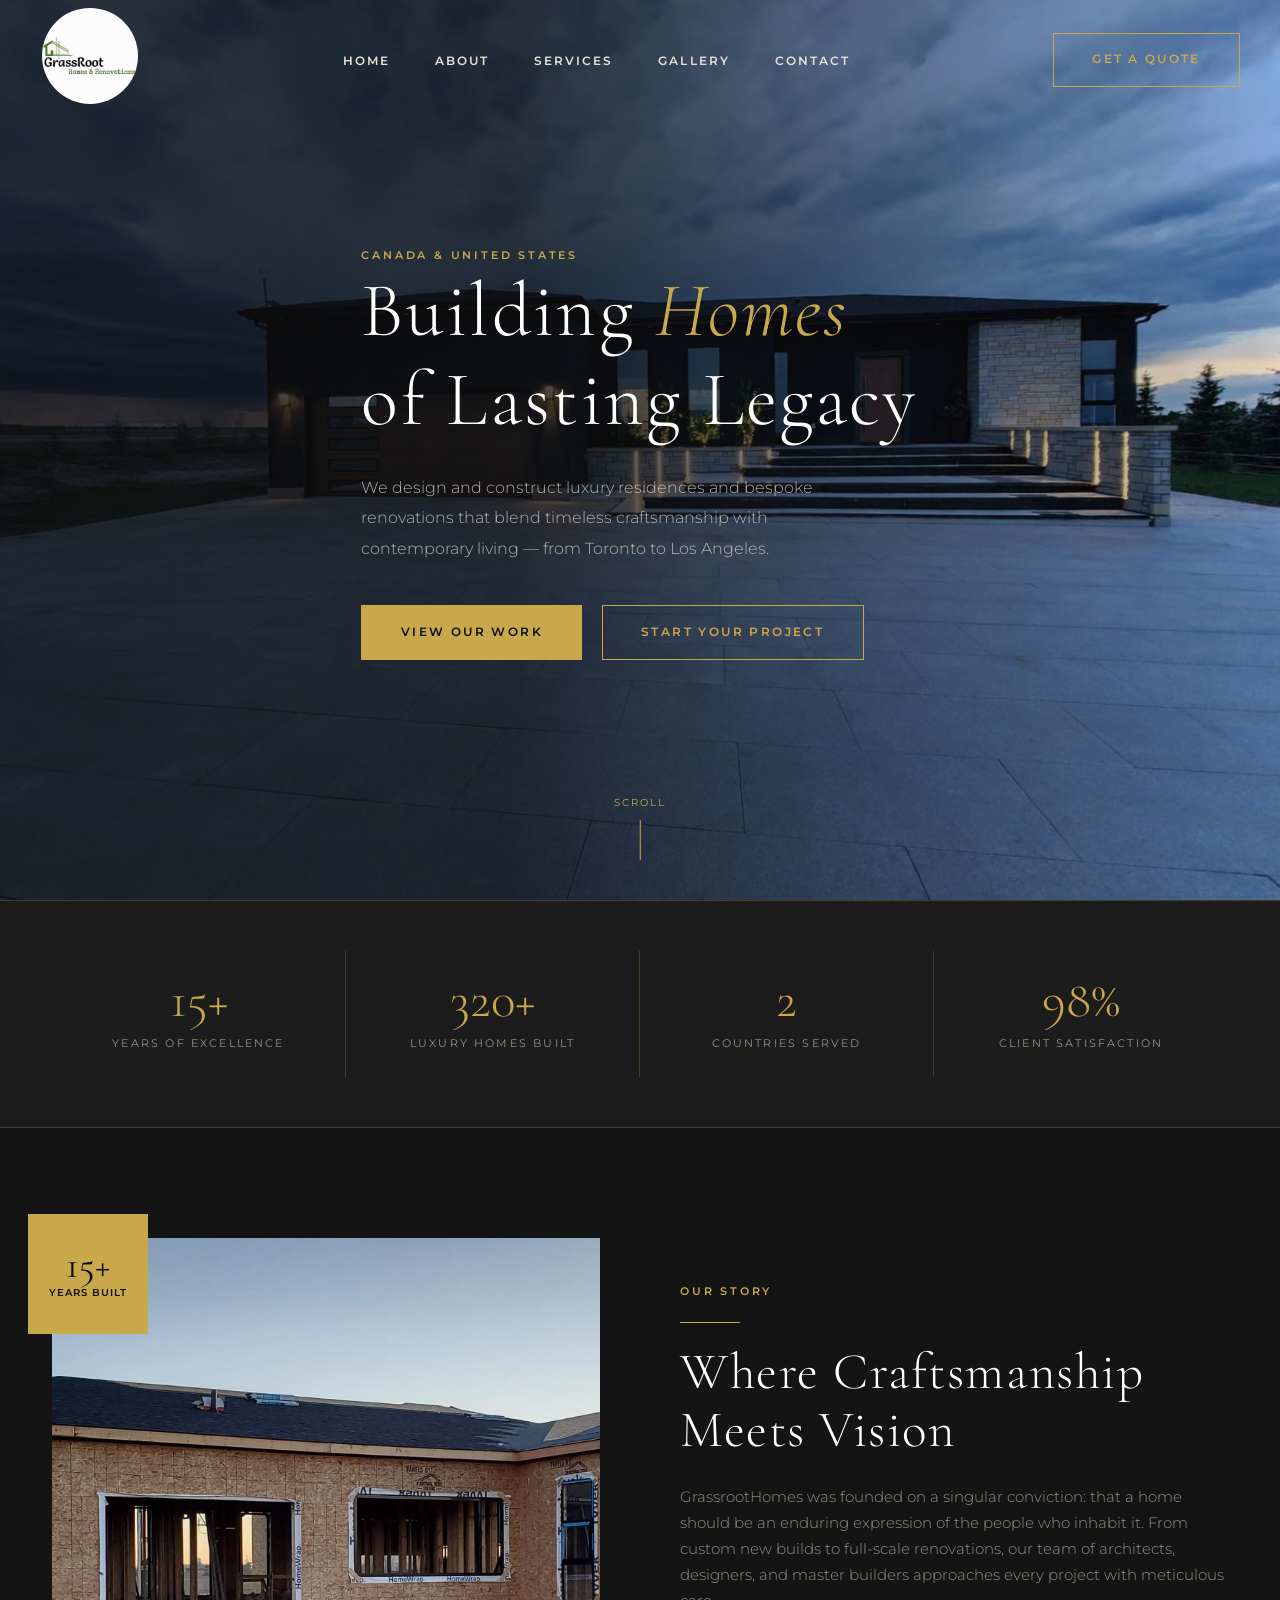
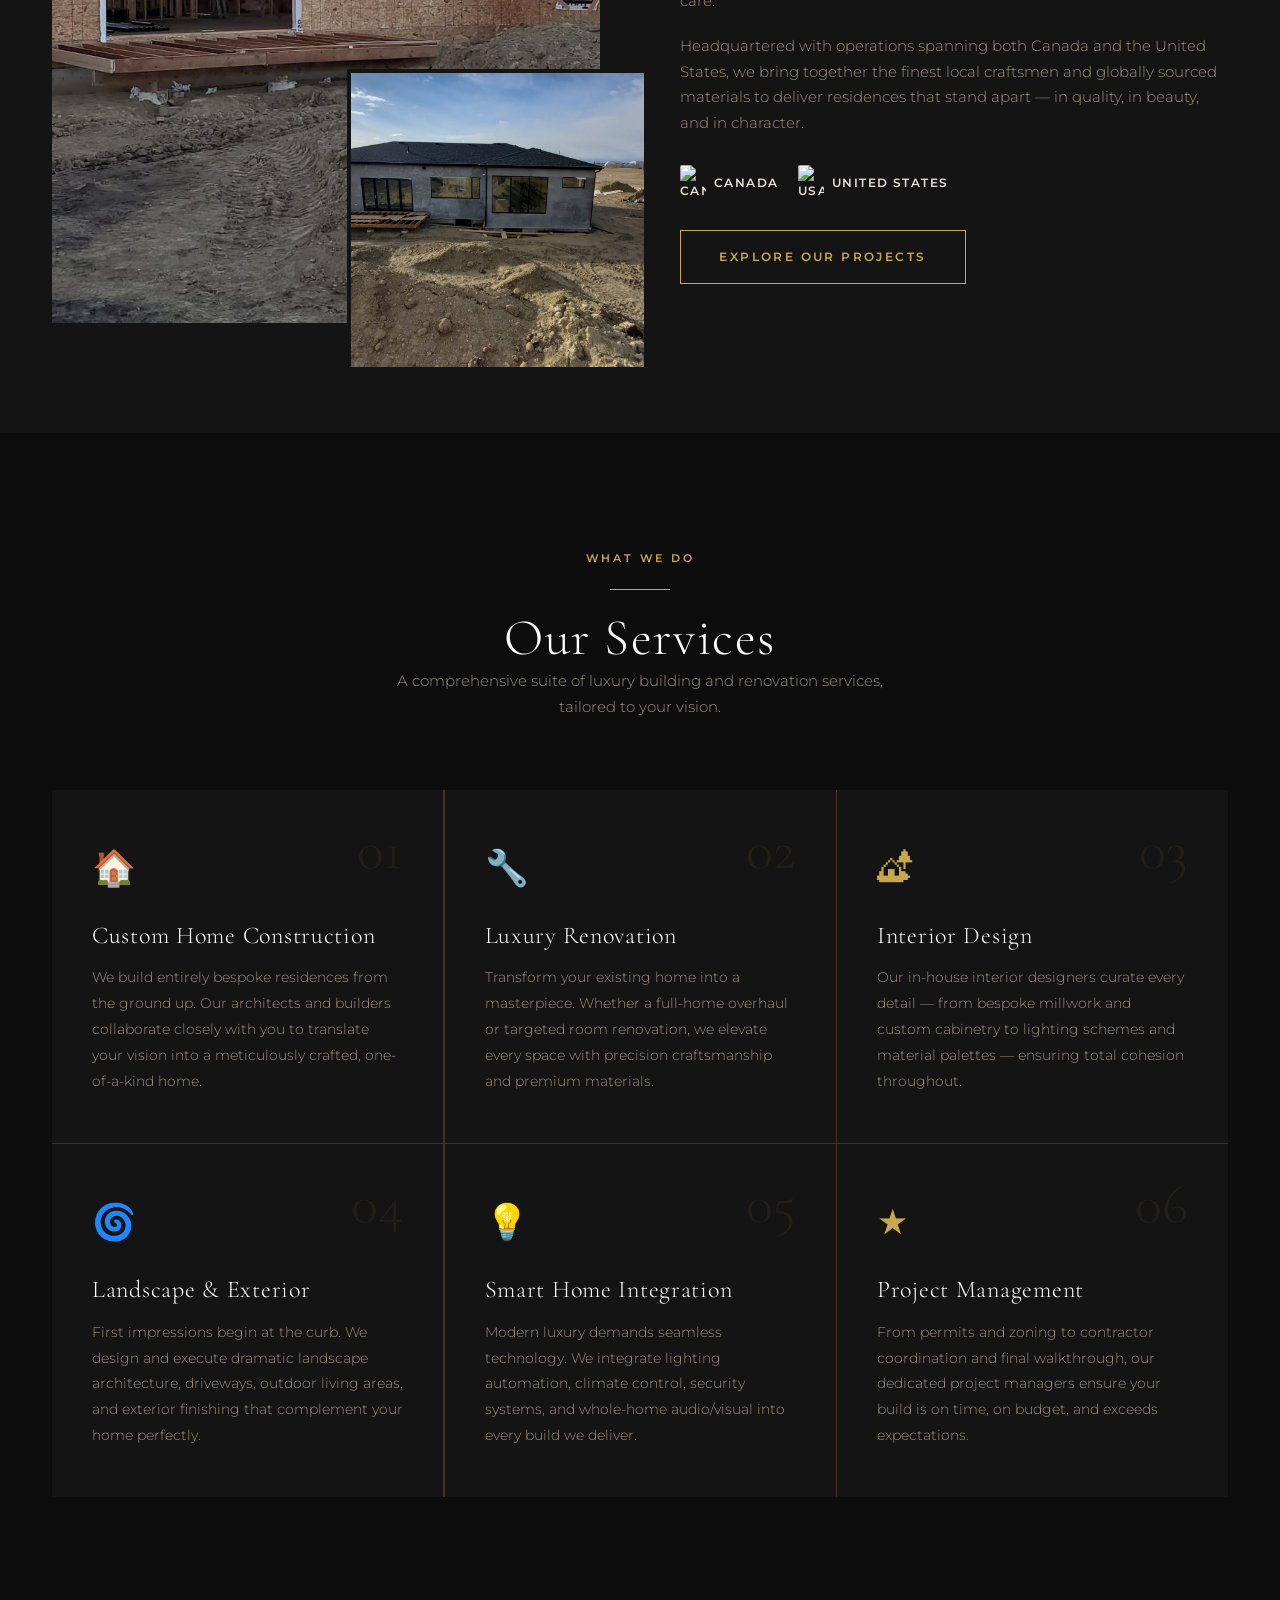
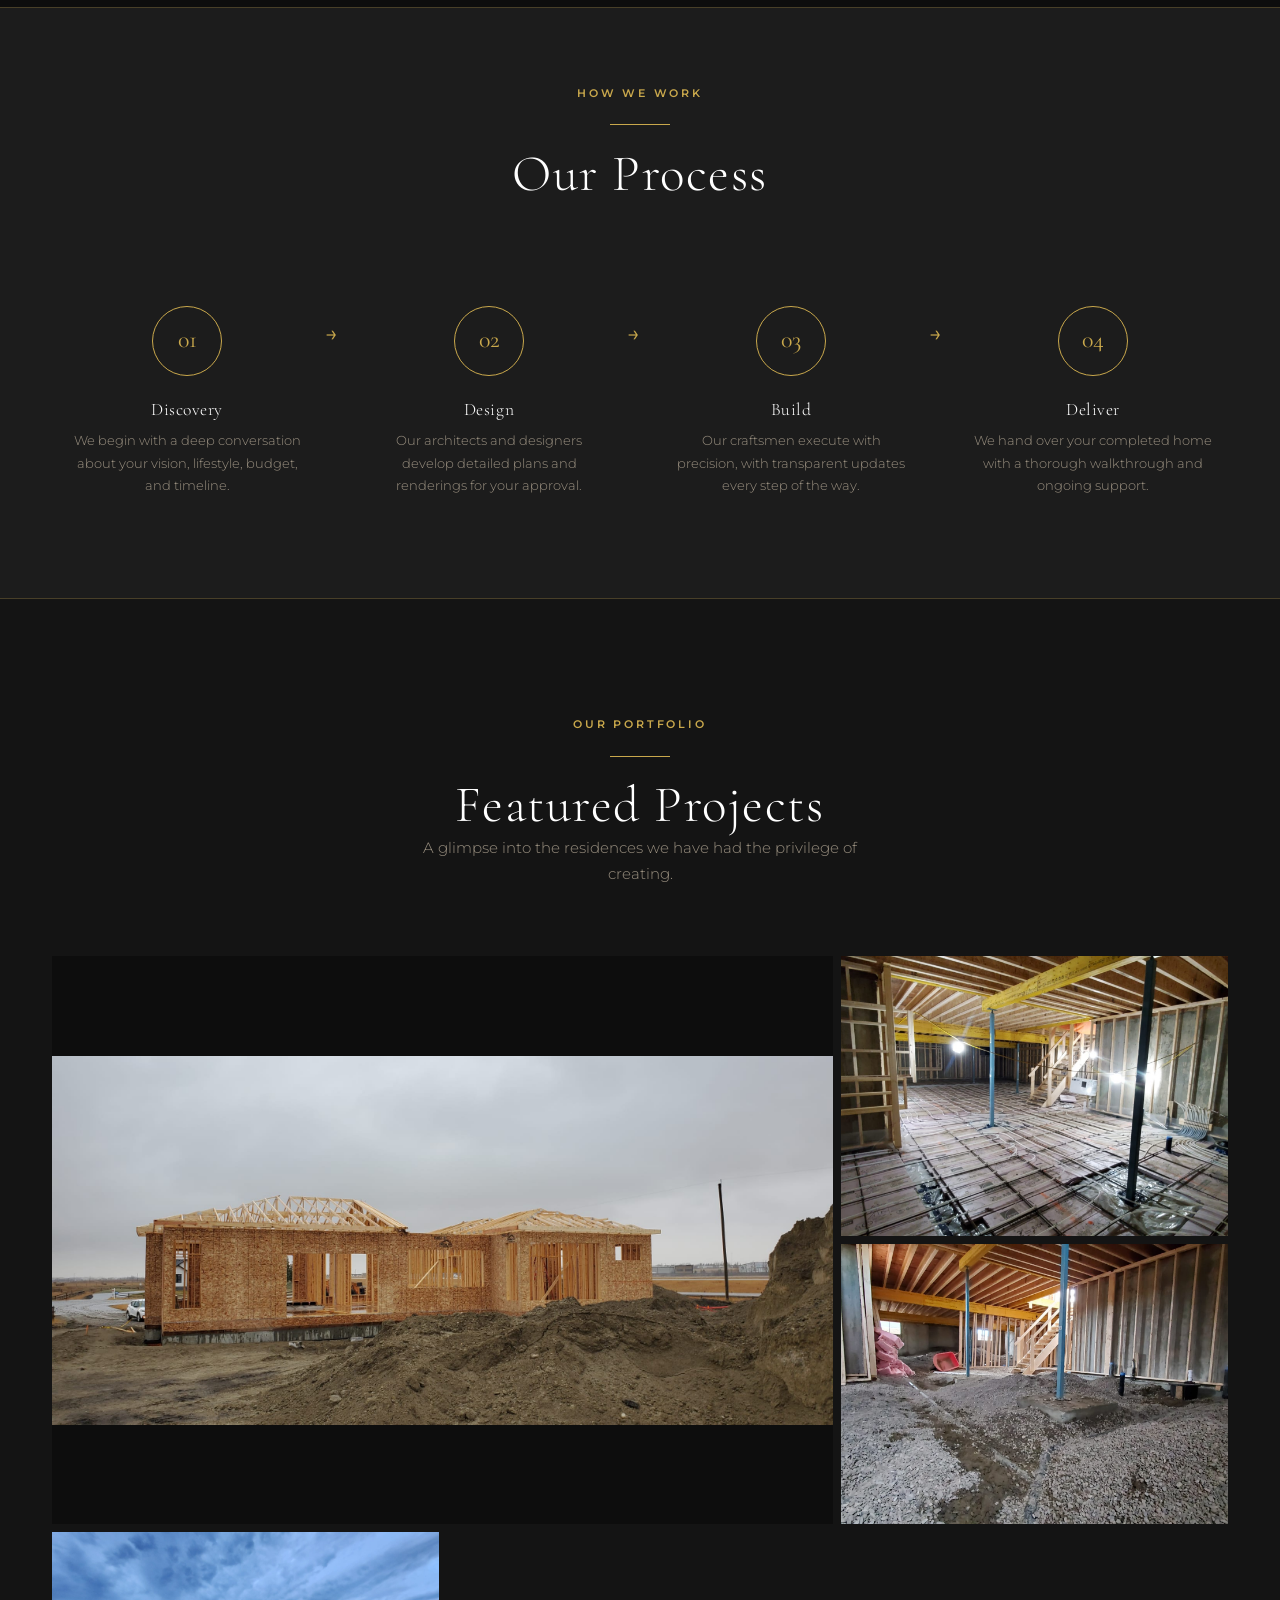
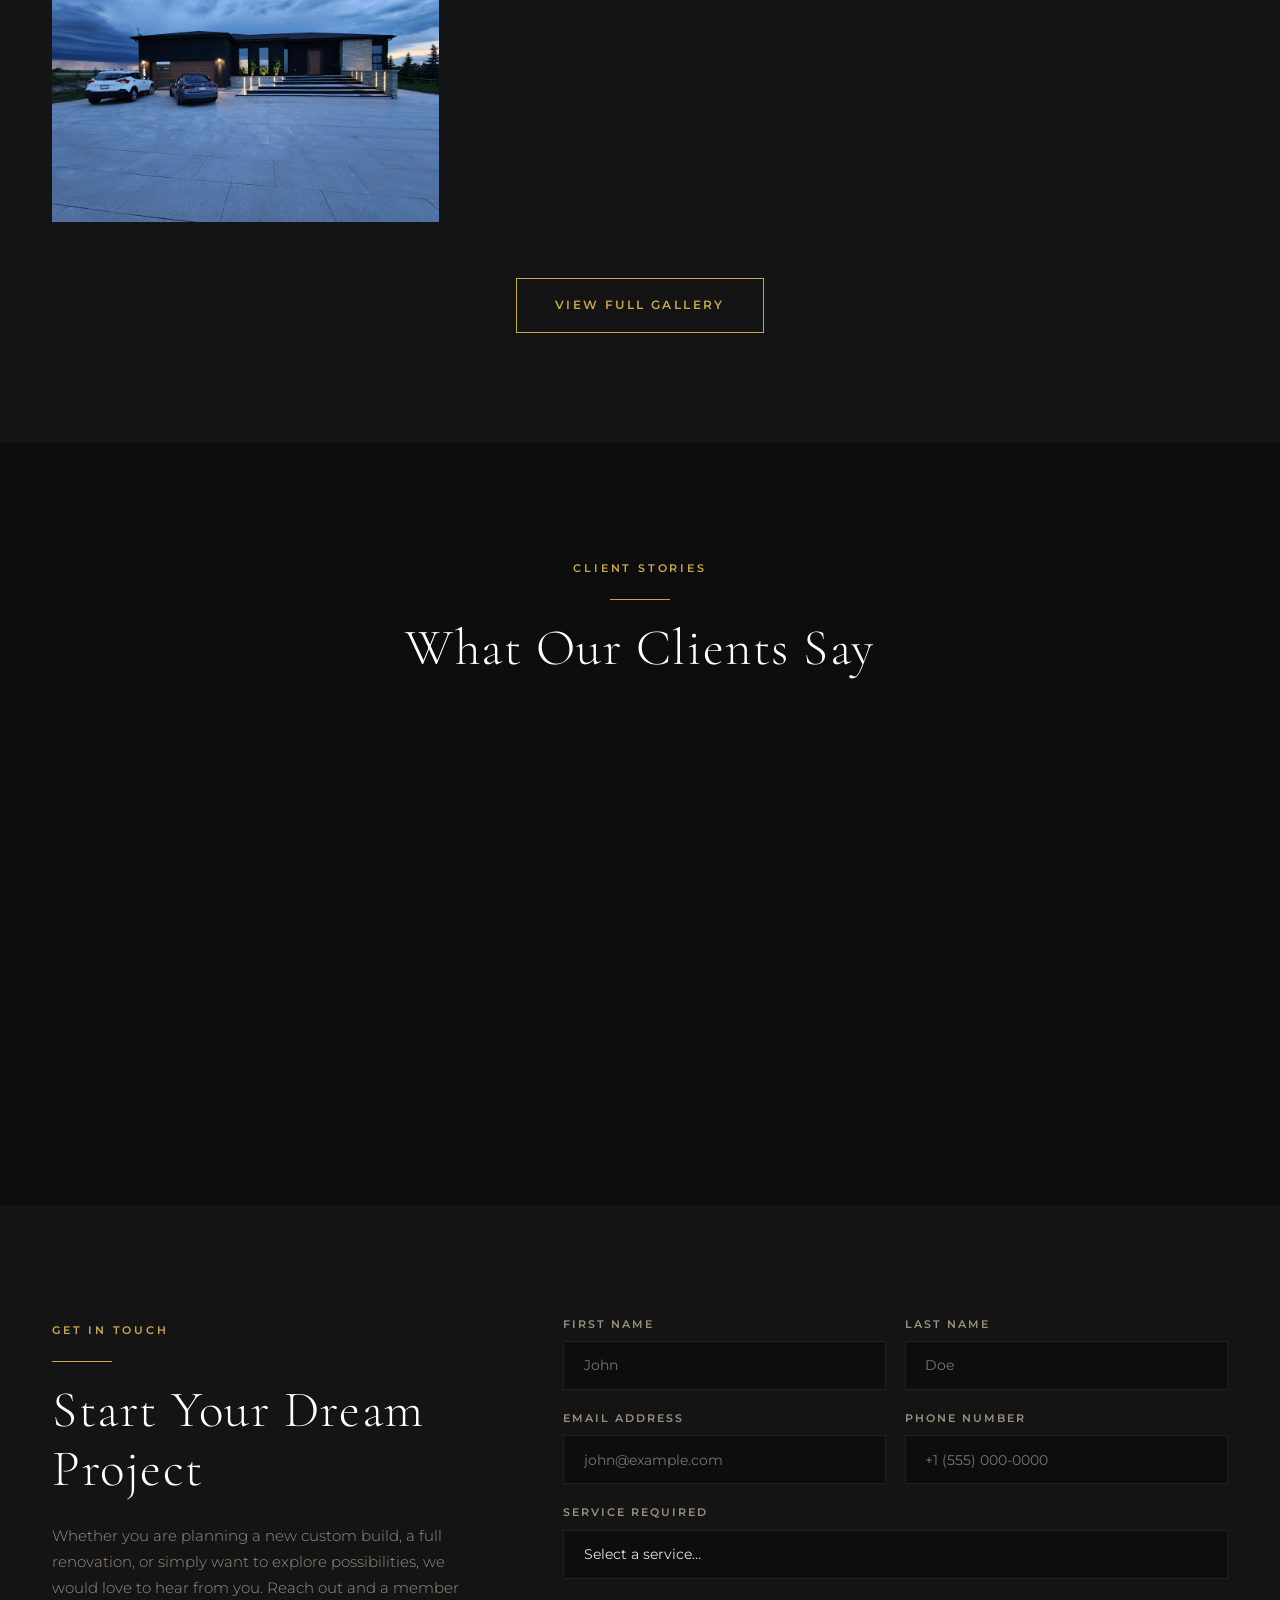
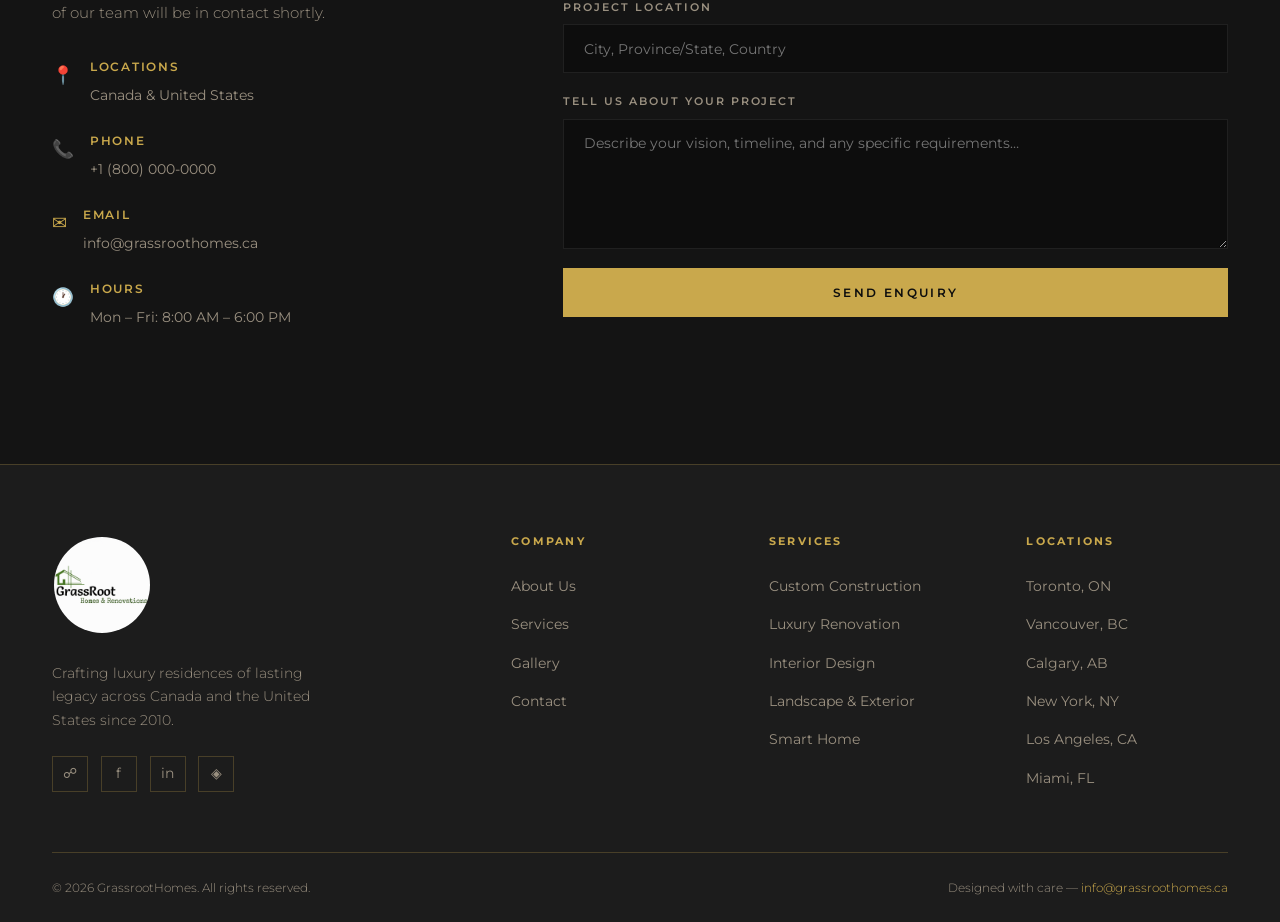
==== commit 8b86e3a5: "Rebuild gallery with Aldersyde and High River projects, switch email to .ca - Gallery now shows 4 Al" ====
--- a/index.html
+++ b/index.html
@@ -326,7 +326,7 @@
               <span class="icon">&#9993;</span>
               <div>
                 <strong>Email</strong>
-                <span>info@grassroothomes.com</span>
+                <span>info@grassroothomes.ca</span>
               </div>
             </li>
             <li>
@@ -438,7 +438,7 @@
 
       <div class="footer-bottom">
         <p>&copy; 2026 GrassrootHomes. All rights reserved.</p>
-        <p>Designed with care &mdash; <a href="#contact">info@grassroothomes.com</a></p>
+        <p>Designed with care &mdash; <a href="#contact">info@grassroothomes.ca</a></p>
       </div>
     </div>
   </footer>
--- a/css/styles.css
+++ b/css/styles.css
@@ -213,7 +213,7 @@
   position: absolute;
   inset: 0;
   background:
-    linear-gradient(to right, rgba(13,13,13,0.92) 45%, rgba(13,13,13,0.3) 100%),
+    linear-gradient(to right, rgba(13,13,13,0.78) 40%, rgba(13,13,13,0.10) 100%),
     url('../images/Copilot_20260414_224356.png') center/cover no-repeat;
 }
 
@@ -500,7 +500,8 @@
 .gallery-item:first-child img {
   object-fit: contain;
 }
-.gallery-item img {
+.gallery-item img,
+.gallery-item video {
   width: 100%;
   height: 100%;
   min-height: 280px;
@@ -508,7 +509,11 @@
   display: block;
   transition: transform 0.6s ease;
 }
-.gallery-item:hover img { transform: scale(1.06); }
+.gallery-item:hover img,
+.gallery-item:hover video { transform: scale(1.06); }
+
+/* Video tiles keep their play badge visible */
+.gallery-item--video .gallery-overlay span { opacity: 0.85; transform: scale(1); }
 
 .gallery-overlay {
   position: absolute;
@@ -785,7 +790,8 @@
   grid-template-columns: repeat(3, 1fr);
   gap: 10px;
 }
-.gallery-full .gallery-item img {
+.gallery-full .gallery-item img,
+.gallery-full .gallery-item video {
   min-height: 320px;
   height: 320px;
 }
@@ -802,7 +808,8 @@
   justify-content: center;
 }
 .lightbox.open { display: flex; }
-.lightbox img {
+.lightbox img,
+.lightbox video {
   max-width: 90vw;
   max-height: 88vh;
   object-fit: contain;
@@ -937,7 +944,8 @@
 @media (hover: none) and (pointer: coarse) {
   .service-card:hover { background: var(--dark-2); }
   .service-card:hover::before { width: 0; }
-  .gallery-item:hover img { transform: none; }
+  .gallery-item:hover img,
+  .gallery-item:hover video { transform: none; }
   .gallery-item:hover .gallery-overlay { background: rgba(13,13,13,0); }
   .gallery-item:hover .gallery-overlay span { opacity: 0; transform: scale(0.7); }
   .nav-links a:hover:not(.active) { color: var(--text); }
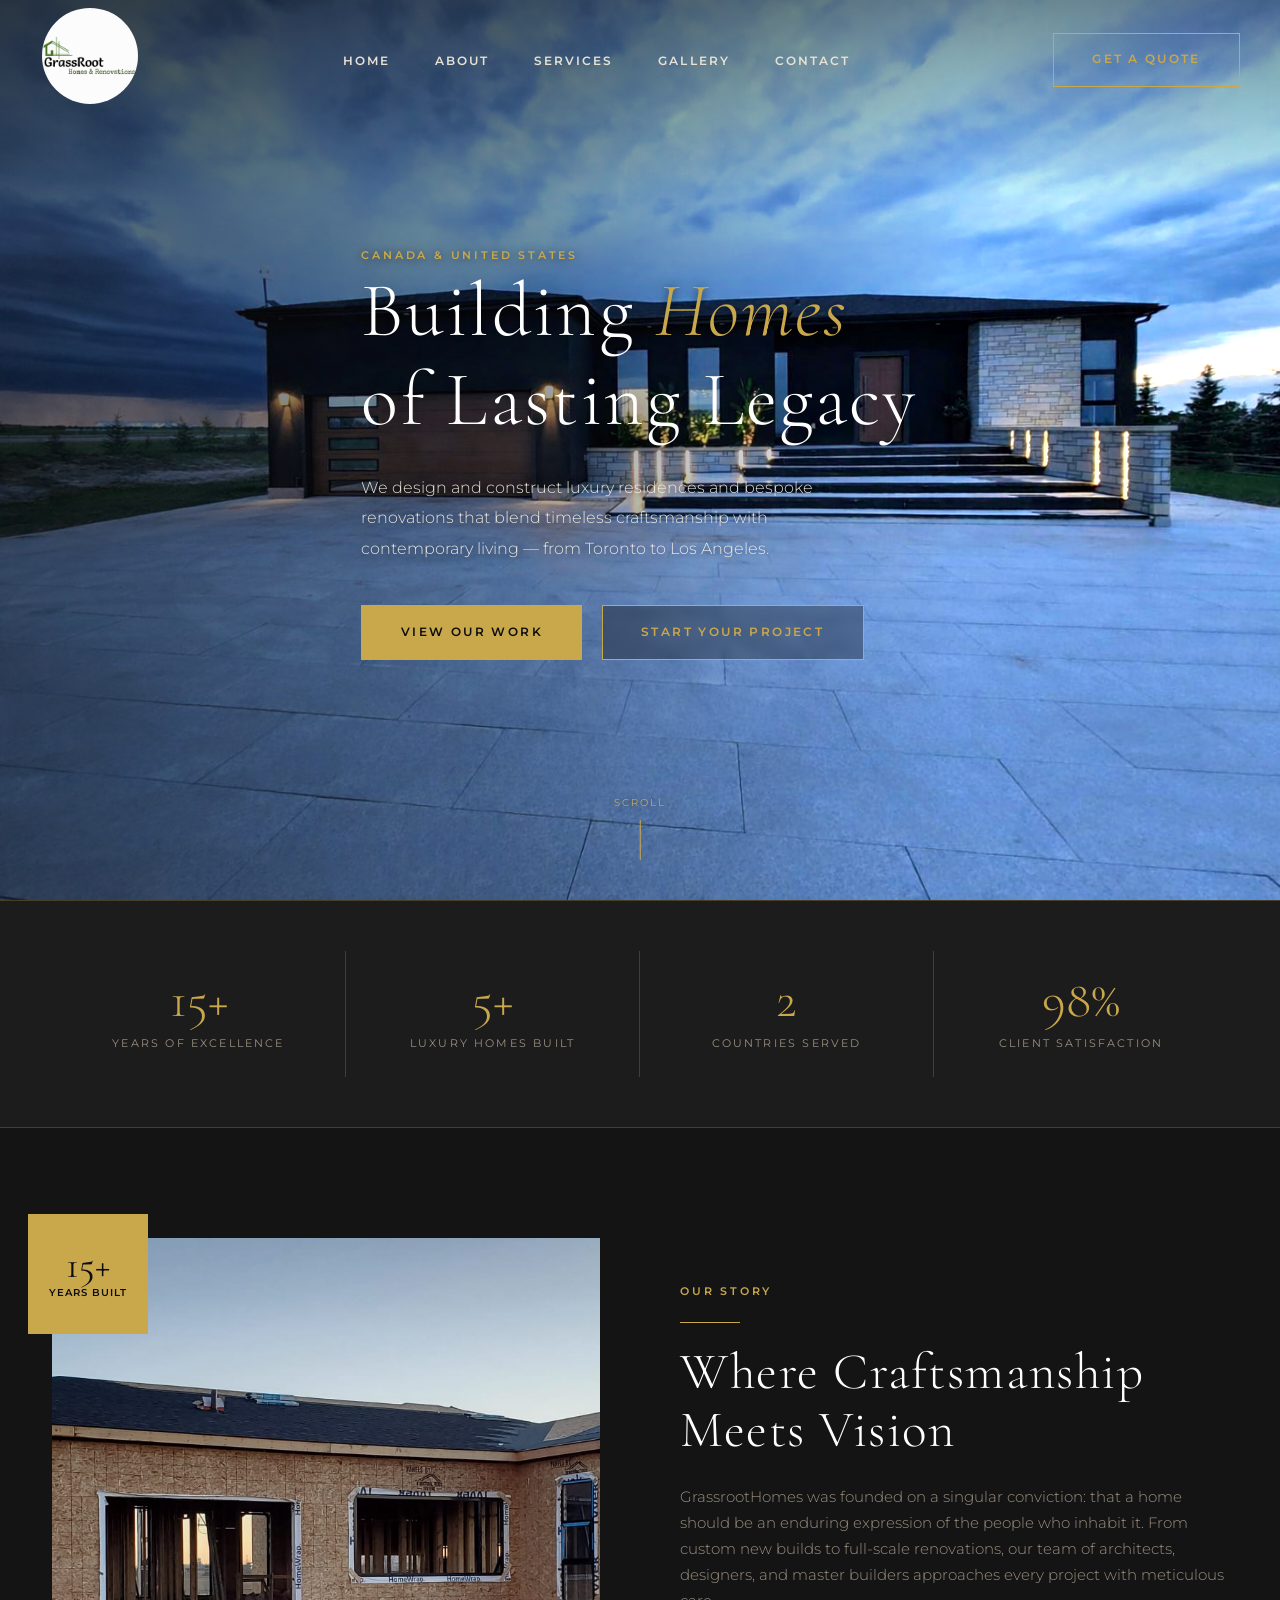
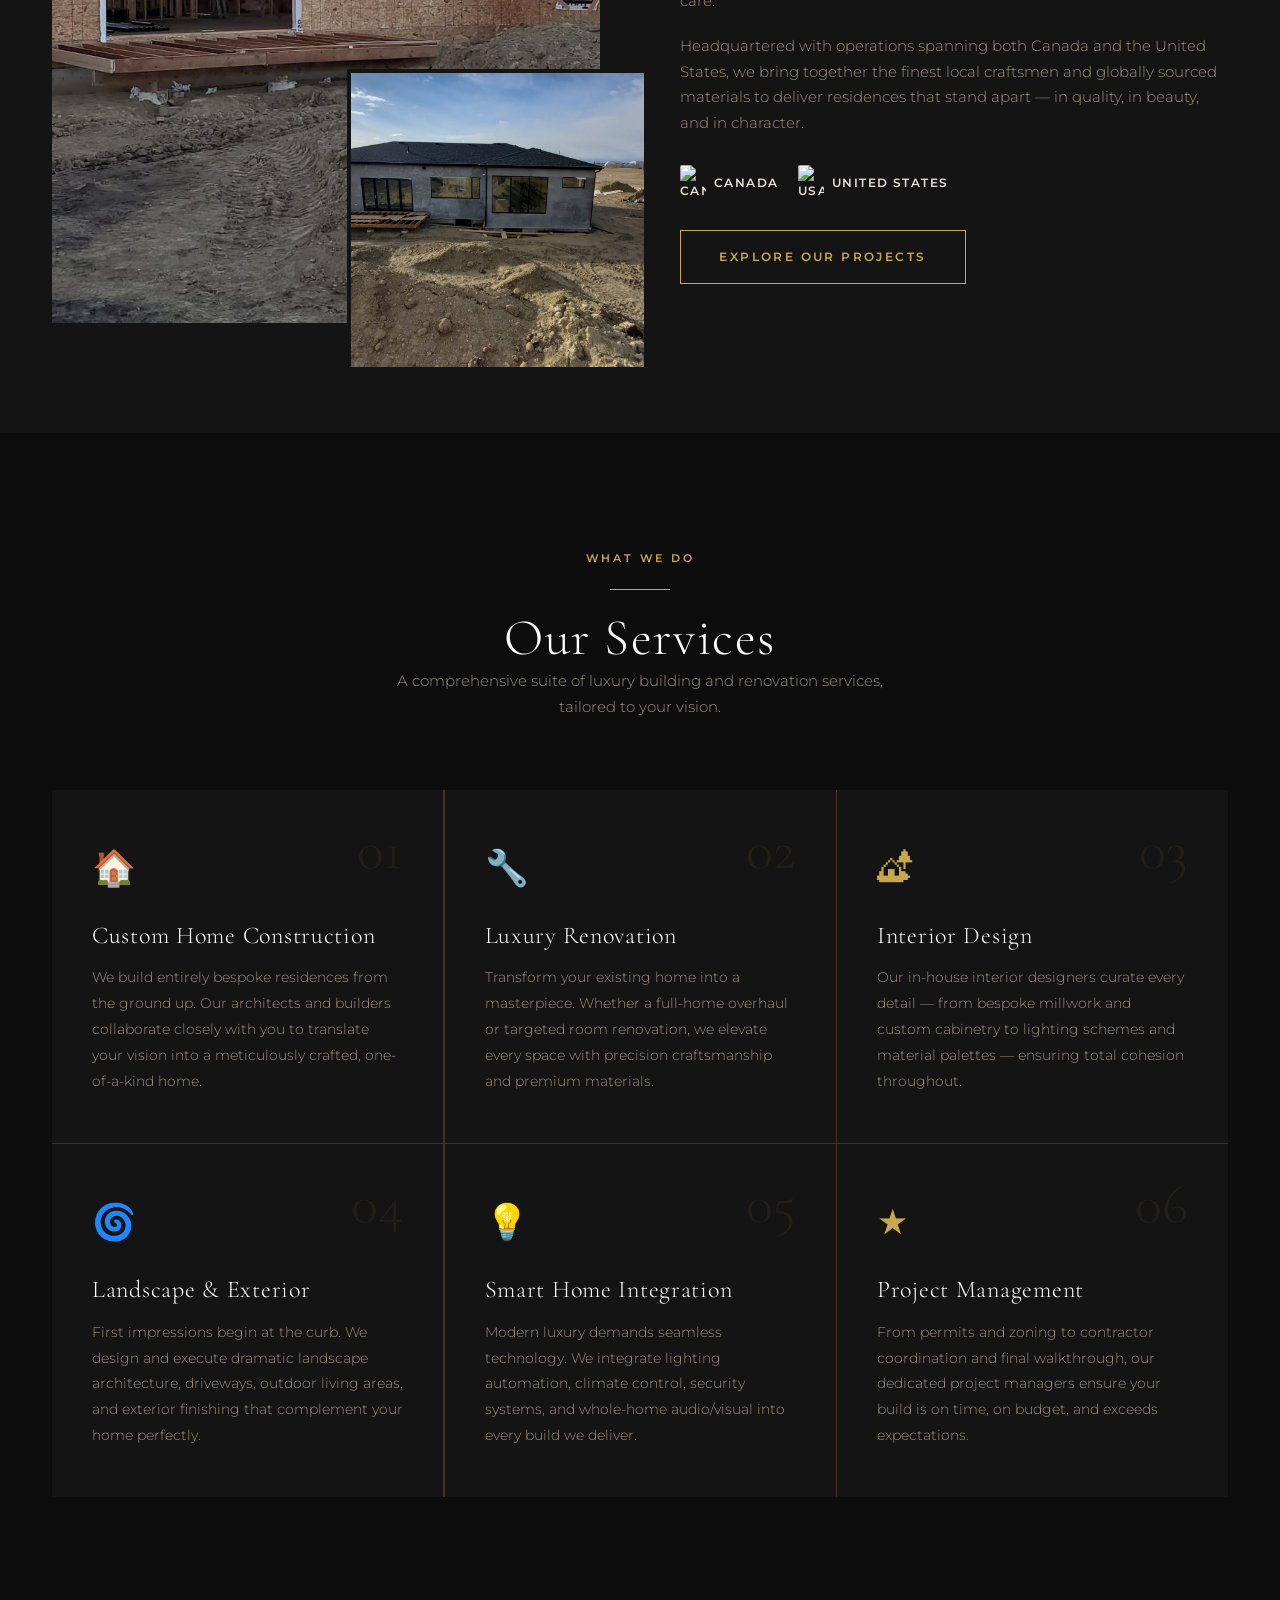
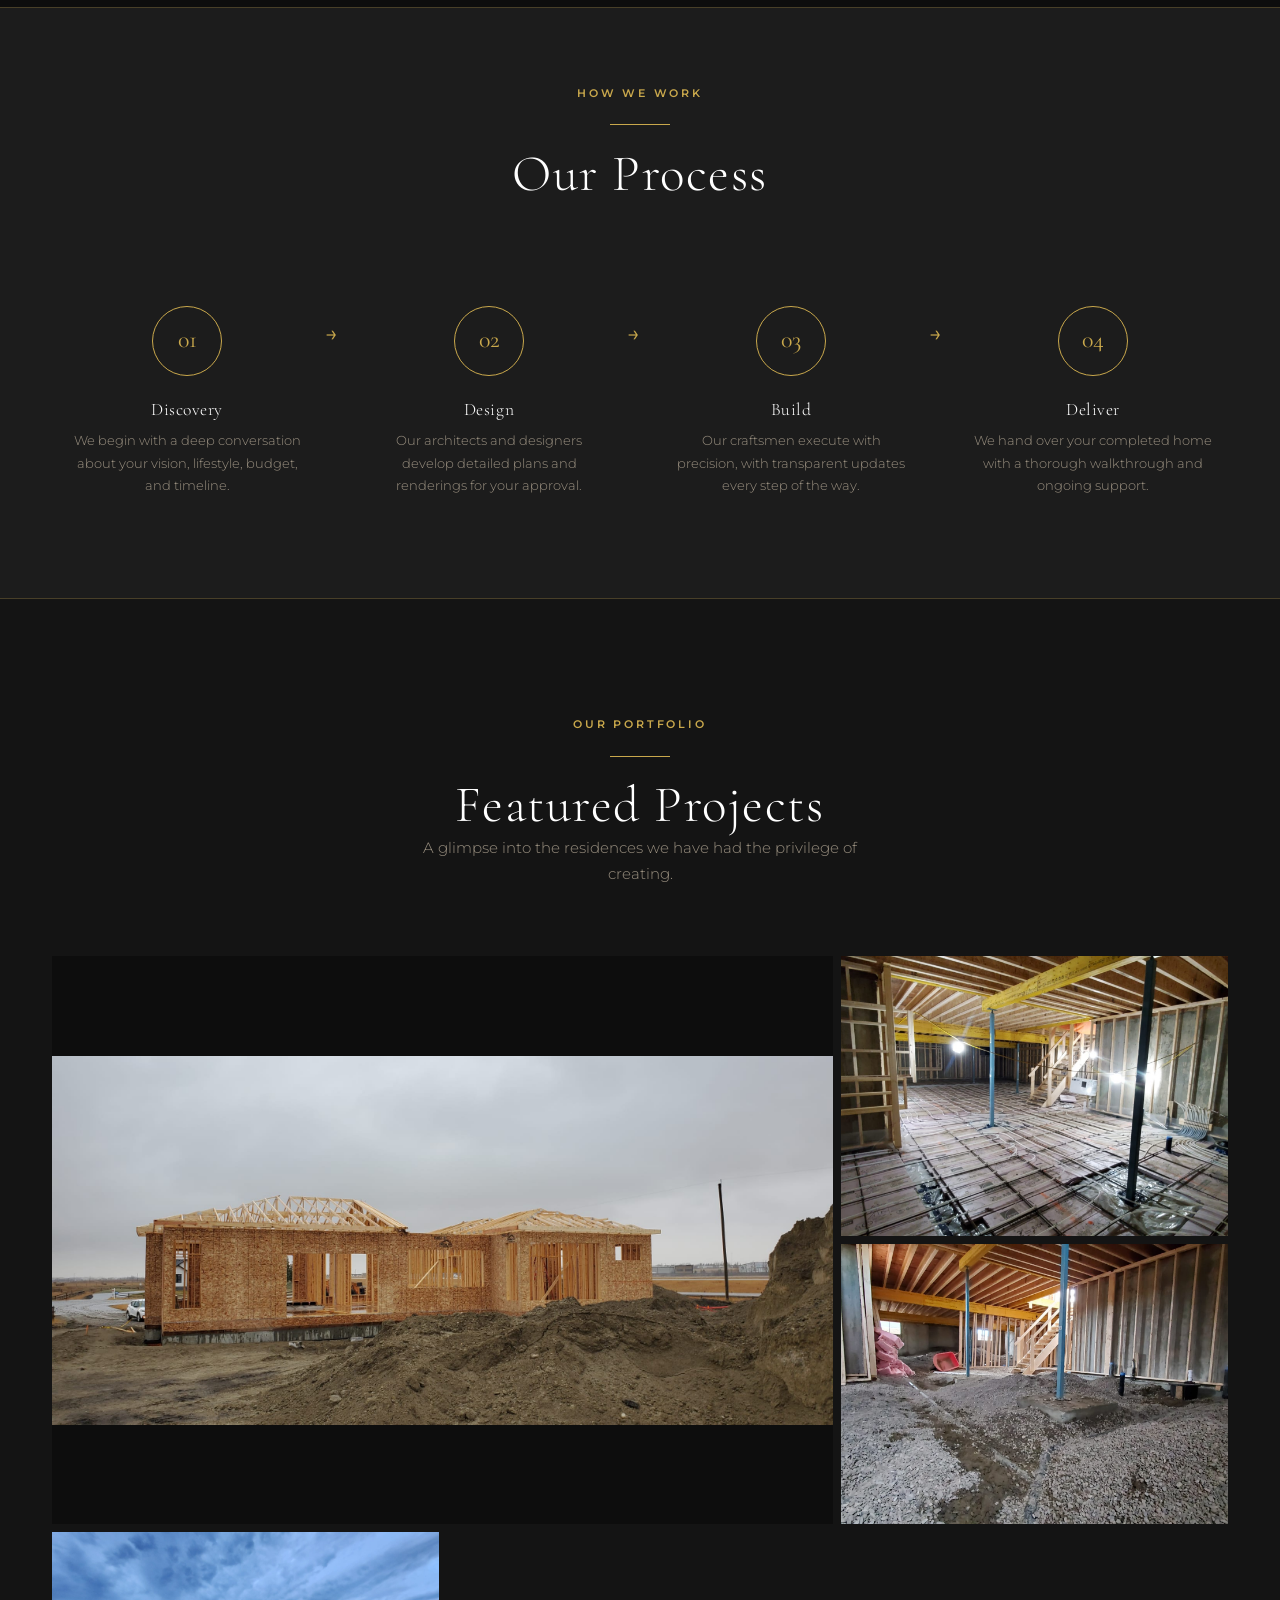
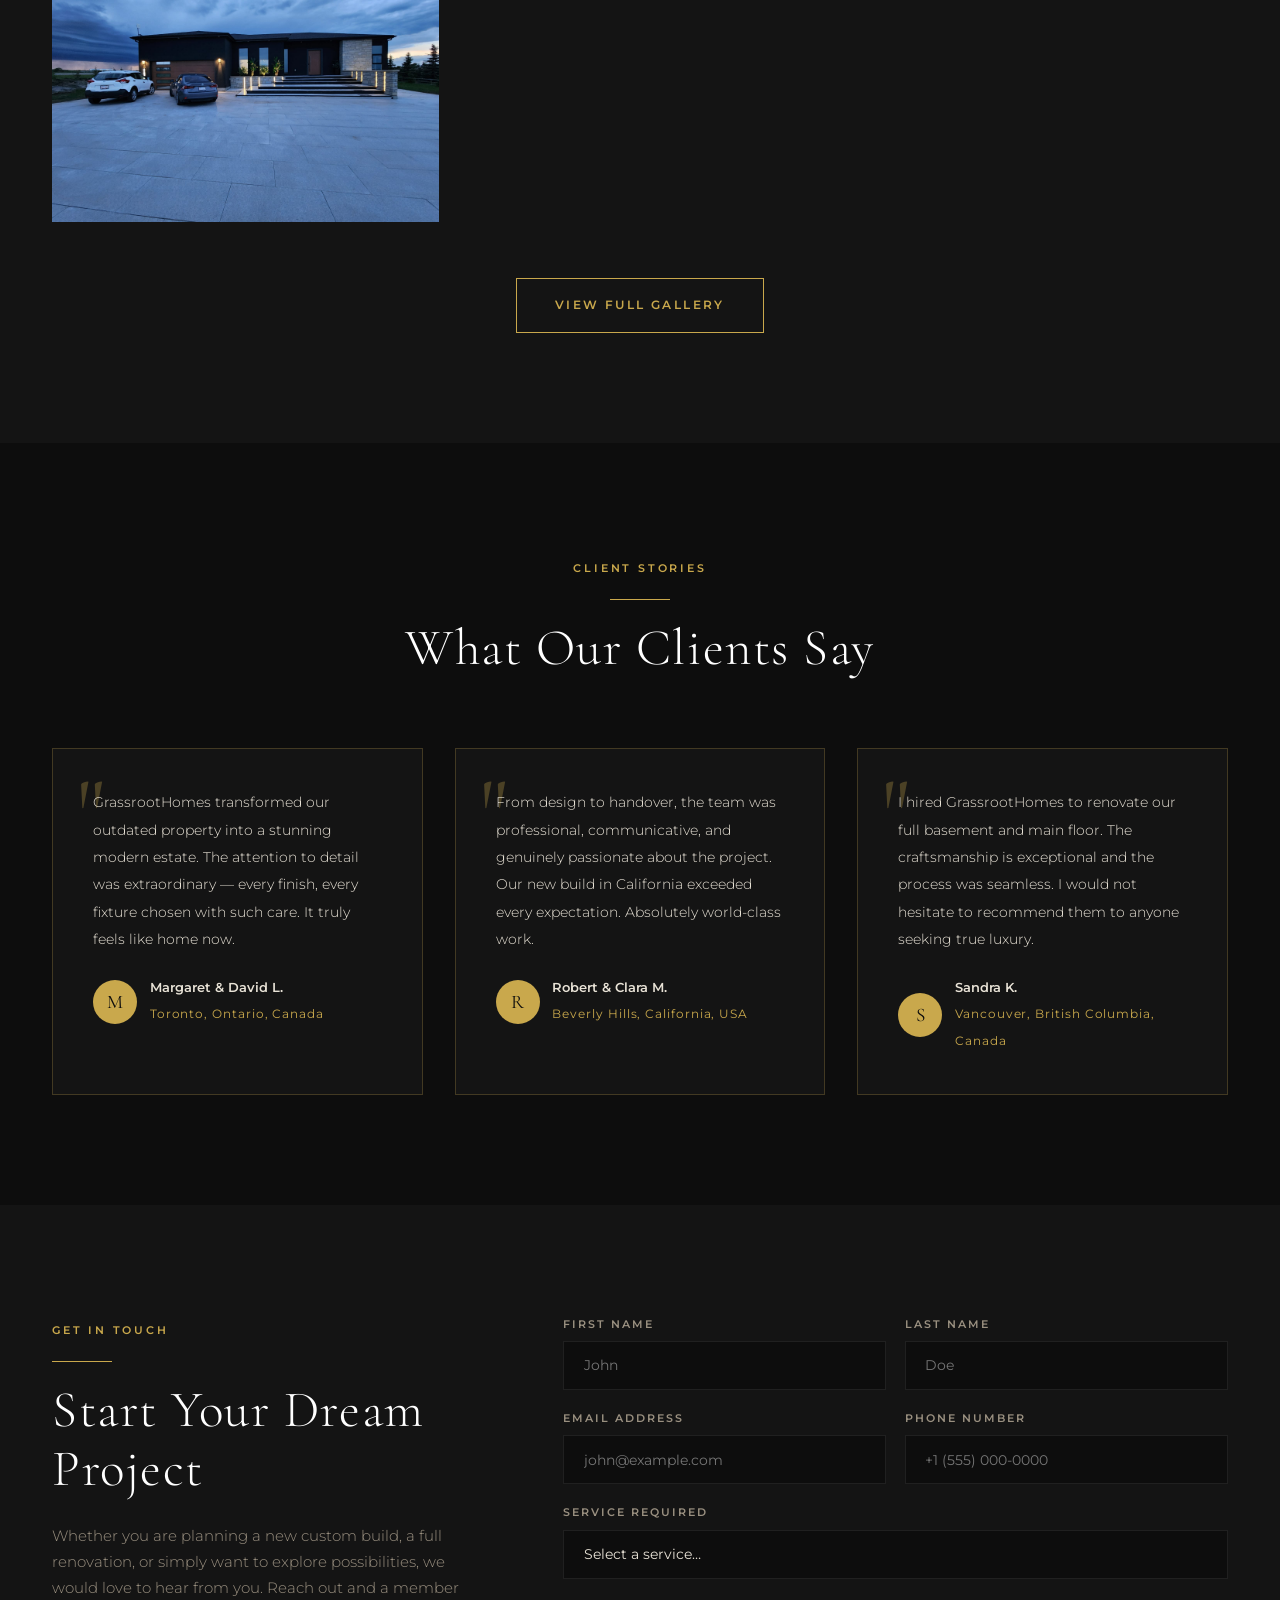
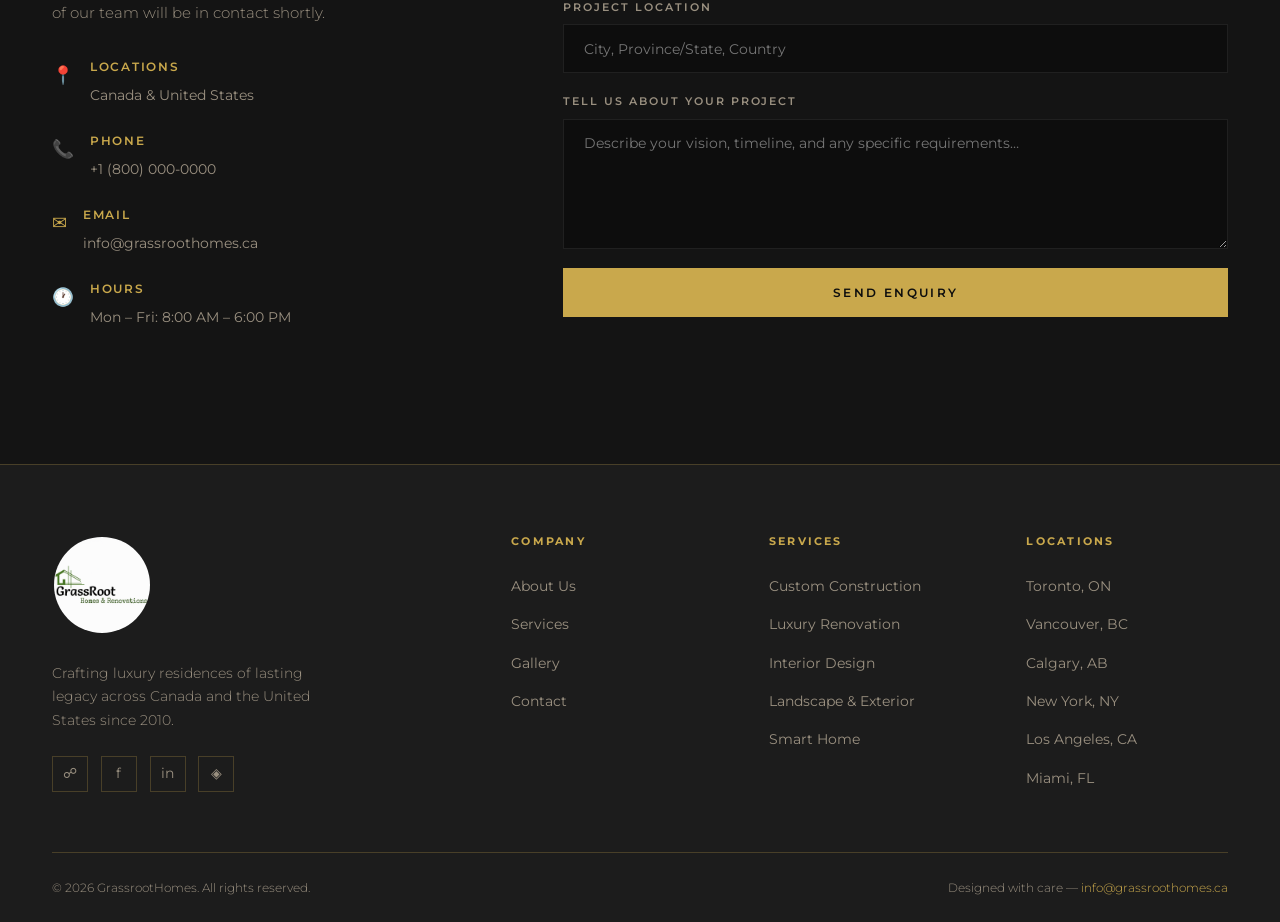
==== commit 8fe159a4: "Brighten home page hero and update homes-built stat to 5+ - Lift the dusk hero photo's brightness an" ====
--- a/index.html
+++ b/index.html
@@ -77,7 +77,7 @@
           <span class="stat-label">Years of Excellence</span>
         </div>
         <div class="stat-item fade-up">
-          <span class="stat-num">320+</span>
+          <span class="stat-num">5+</span>
           <span class="stat-label">Luxury Homes Built</span>
         </div>
         <div class="stat-item fade-up">
--- a/css/styles.css
+++ b/css/styles.css
@@ -212,9 +212,33 @@
 .hero-bg {
   position: absolute;
   inset: 0;
+}
+/* Photo is a dusk shot, so lift its brightness and warmth */
+.hero-bg::before {
+  content: '';
+  position: absolute;
+  inset: 0;
+  background: url('../images/Copilot_20260414_224356.png') center/cover no-repeat;
+  filter: brightness(1.25) contrast(1.05) saturate(1.05);
+}
+/* Light shade only behind the text so the house stays bright */
+.hero-bg::after {
+  content: '';
+  position: absolute;
+  inset: 0;
   background:
-    linear-gradient(to right, rgba(13,13,13,0.78) 40%, rgba(13,13,13,0.10) 100%),
-    url('../images/Copilot_20260414_224356.png') center/cover no-repeat;
+    linear-gradient(to bottom, rgba(13,13,13,0.45) 0%, rgba(13,13,13,0) 22%),
+    linear-gradient(to right, rgba(13,13,13,0.62) 0%, rgba(13,13,13,0.38) 42%, rgba(13,13,13,0) 75%);
+}
+
+/* Keep the gold accents and outline button crisp over the brighter photo */
+.hero-content .label,
+.hero-content h1 em,
+.hero-scroll { text-shadow: 0 1px 10px rgba(0,0,0,0.65); }
+.hero-actions .btn:not(.btn-solid) {
+  background: rgba(13,13,13,0.35);
+  backdrop-filter: blur(4px);
+  -webkit-backdrop-filter: blur(4px);
 }
 
 .hero-content {
@@ -228,6 +252,7 @@
 .hero-content h1 {
   color: var(--white);
   margin-bottom: 0.3rem;
+  text-shadow: 0 2px 24px rgba(0,0,0,0.45);
 }
 .hero-content h1 em {
   font-style: italic;
@@ -237,7 +262,8 @@
 .hero-content p {
   margin: 1.8rem 0 2.6rem;
   font-size: 1rem;
-  color: rgba(232,226,214,0.75);
+  color: rgba(245,240,230,0.92);
+  text-shadow: 0 1px 12px rgba(0,0,0,0.6);
   max-width: 480px;
   line-height: 1.9;
 }
@@ -888,6 +914,11 @@
 }
 
 @media (max-width: 620px) {
+  .hero-bg::after {
+    background:
+      linear-gradient(to bottom, rgba(13,13,13,0.45) 0%, rgba(13,13,13,0.15) 18%,
+                      rgba(13,13,13,0.55) 40%, rgba(13,13,13,0.55) 70%, rgba(13,13,13,0.2) 100%);
+  }
   :root { --nav-height: 90px; }
   .section { padding: 80px 0; }
   .services-grid  { grid-template-columns: 1fr; }
